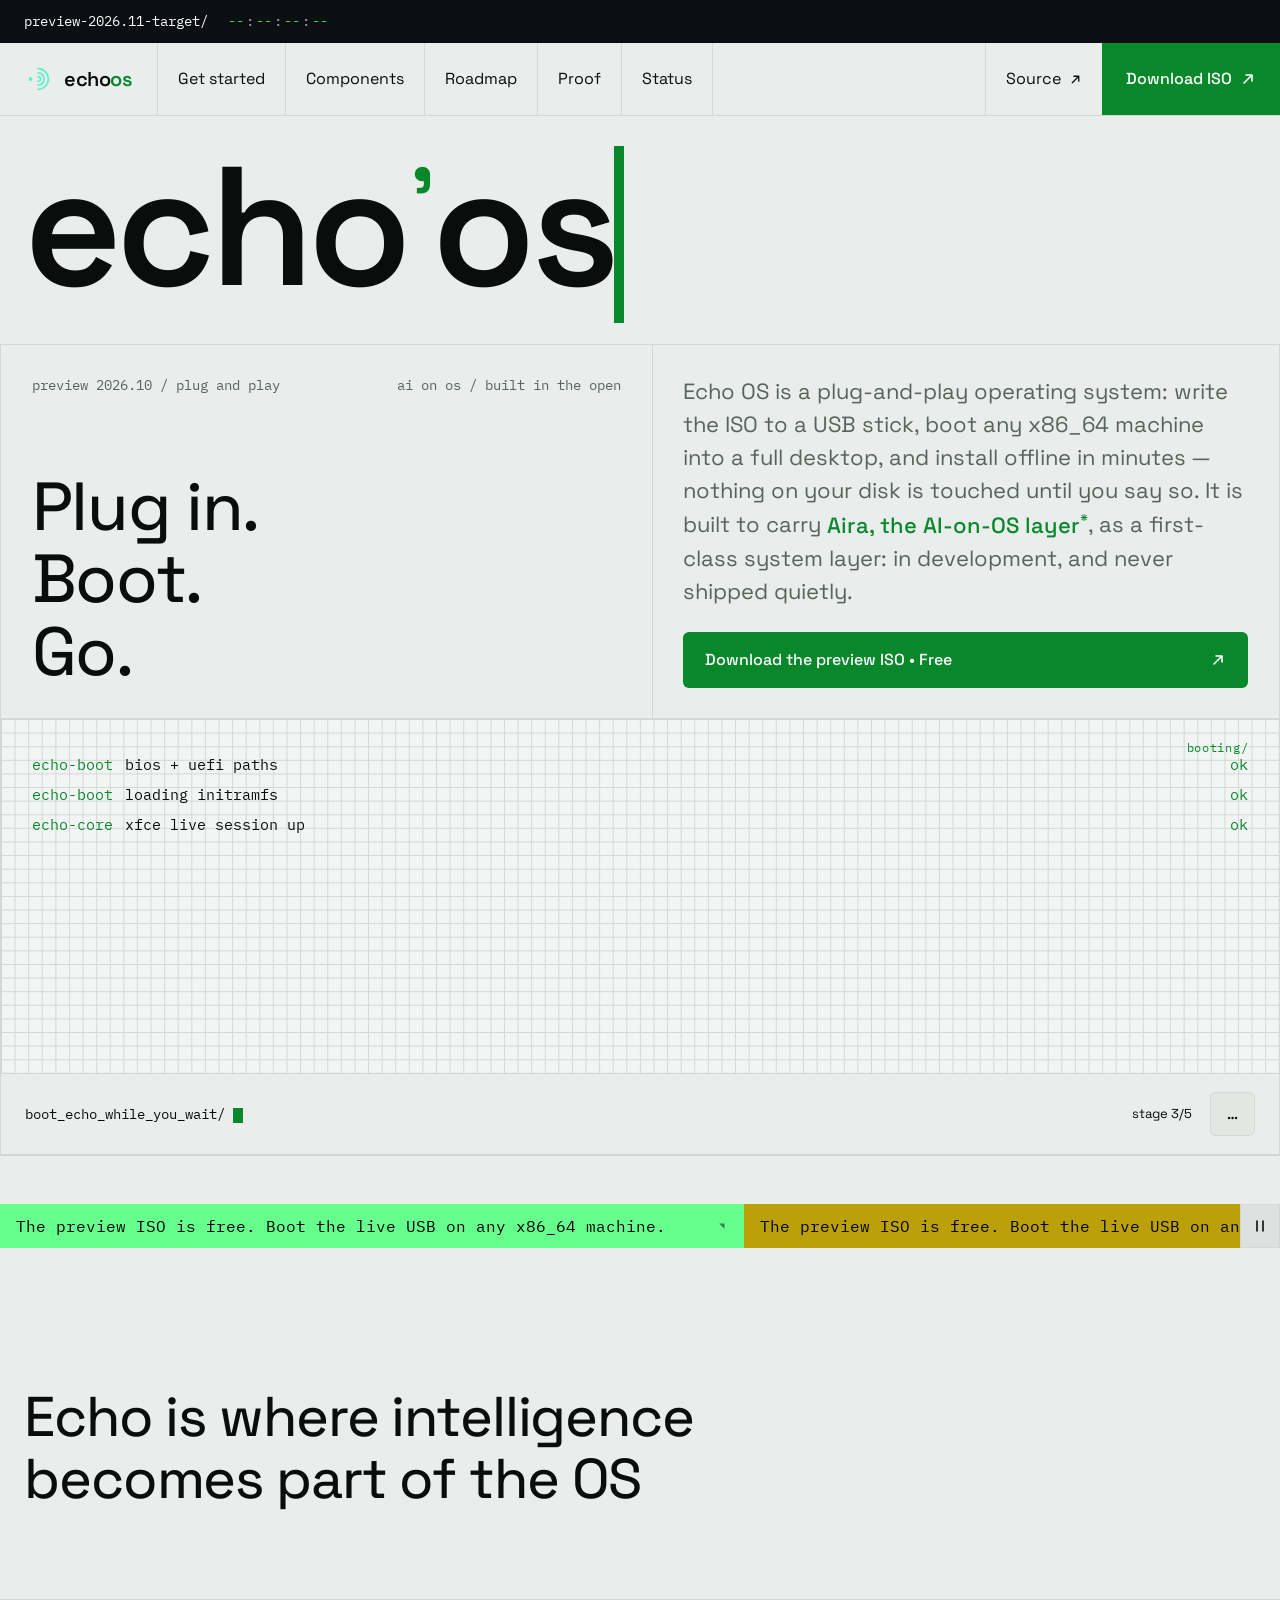
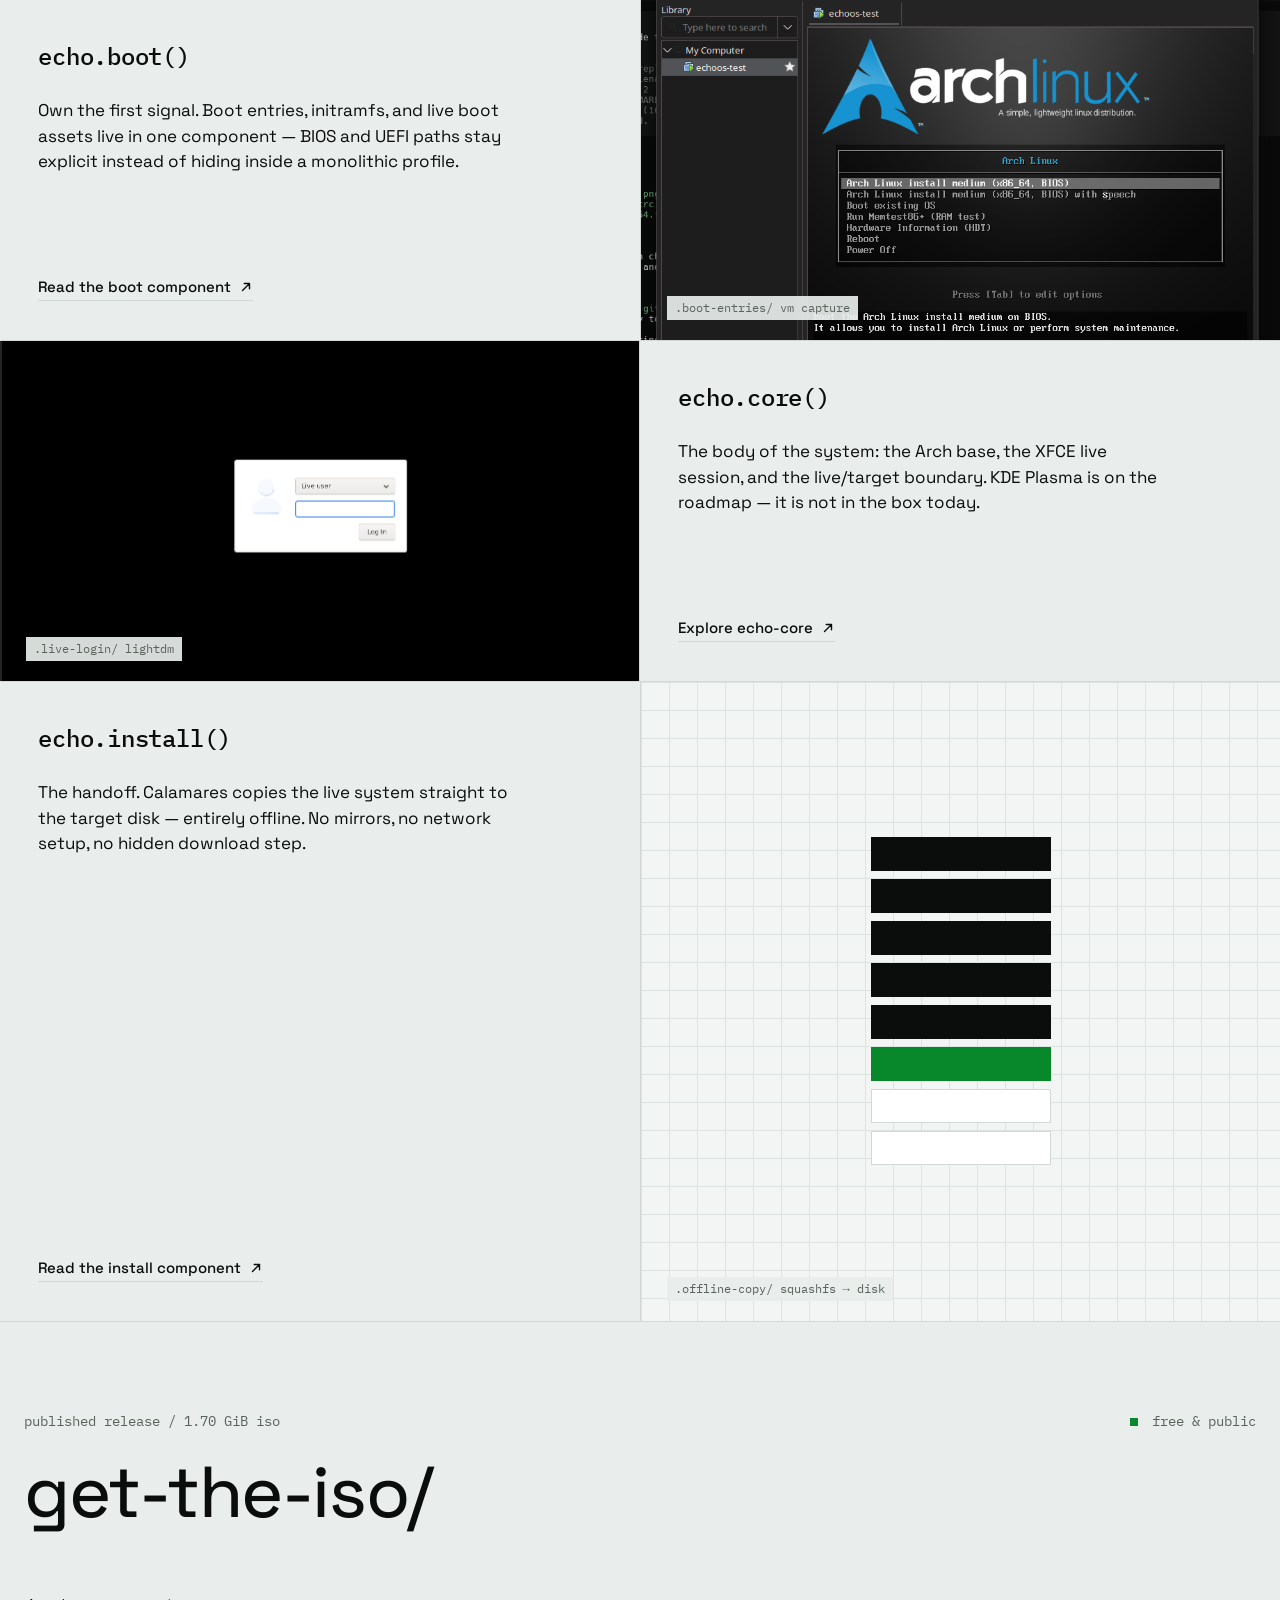
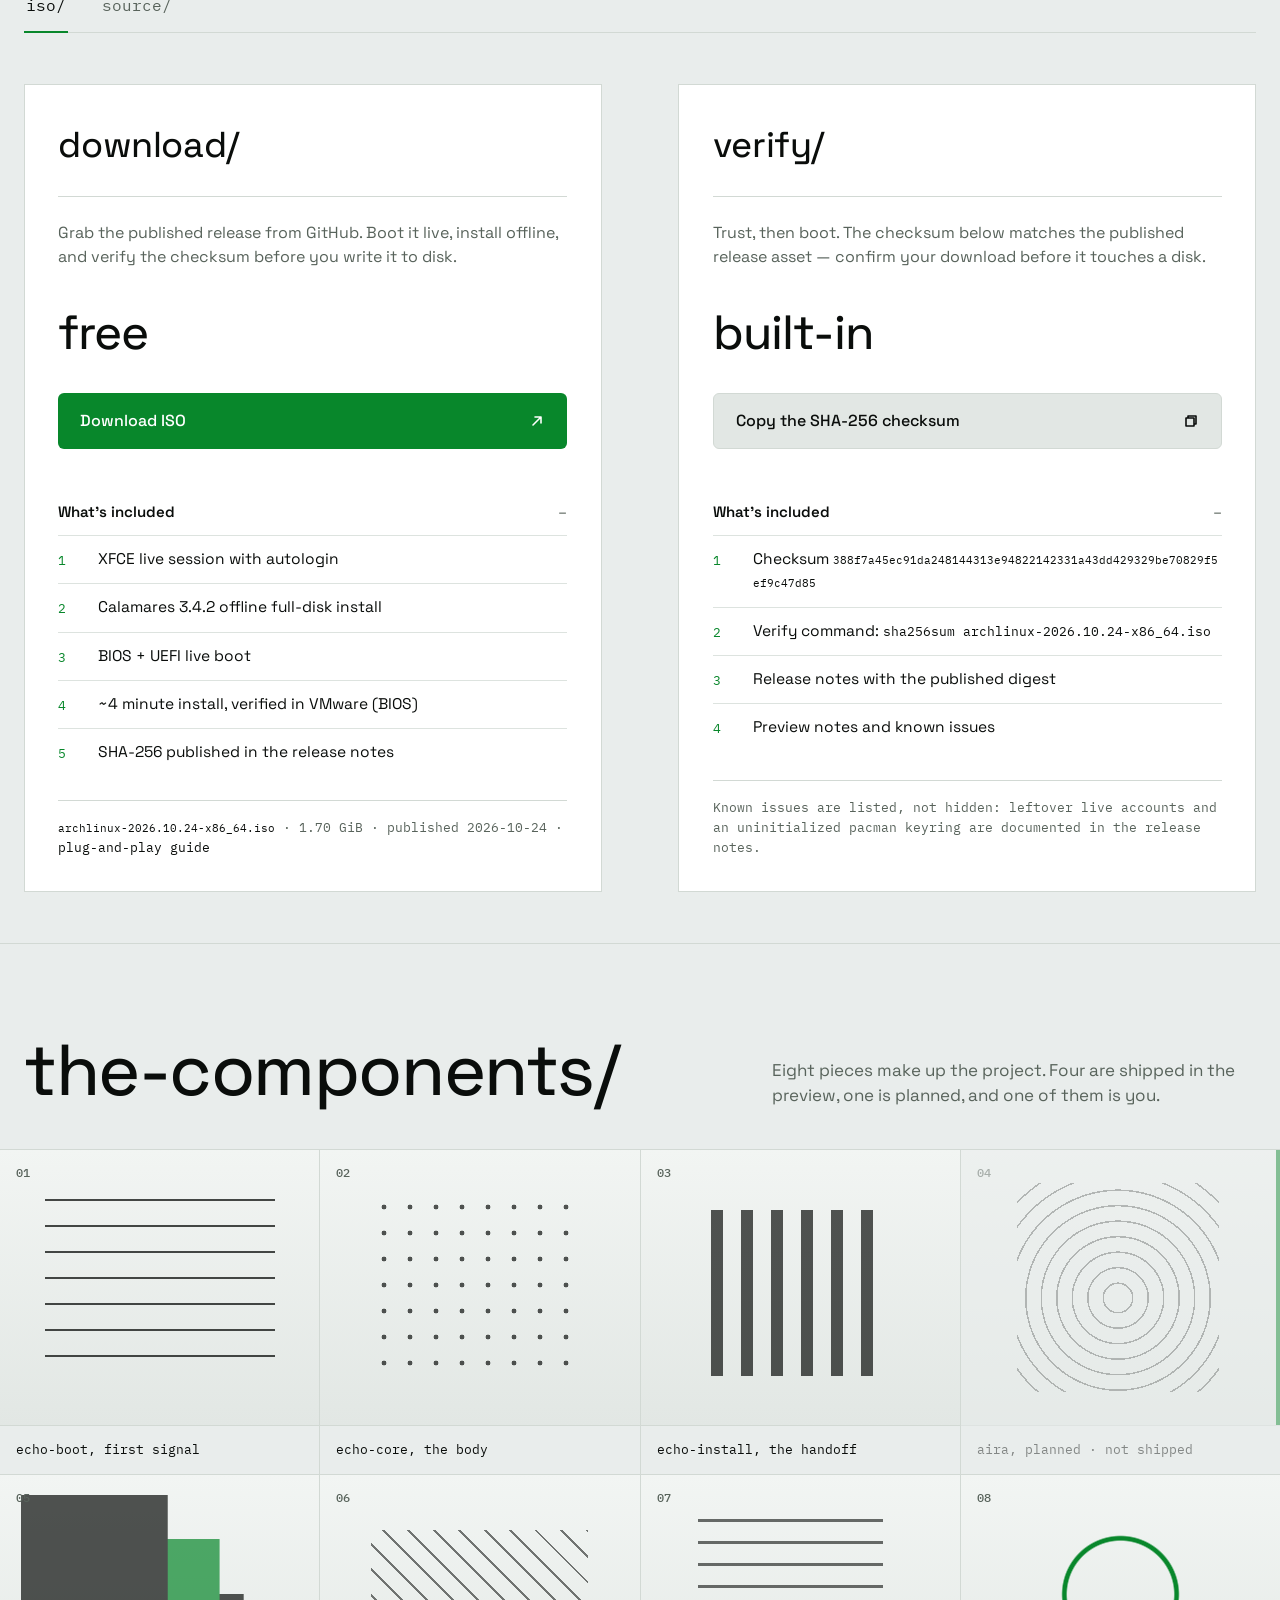
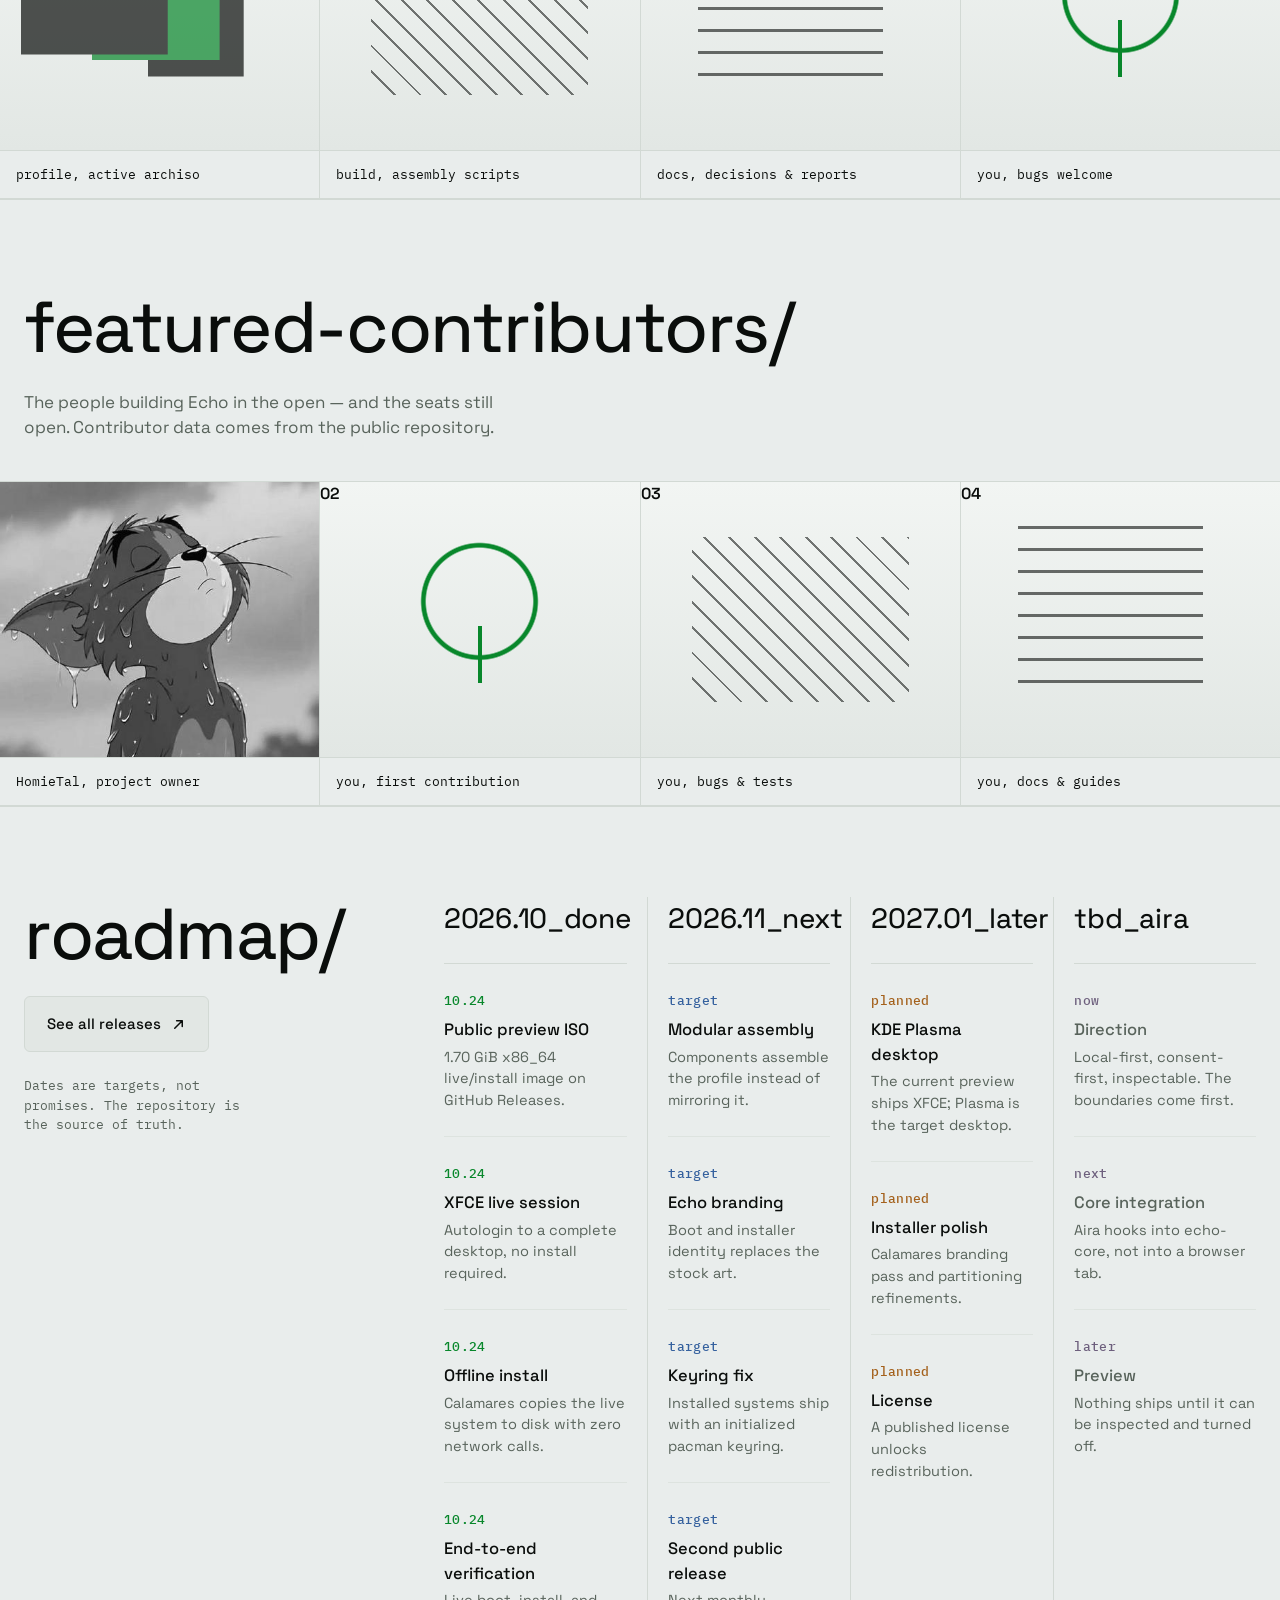
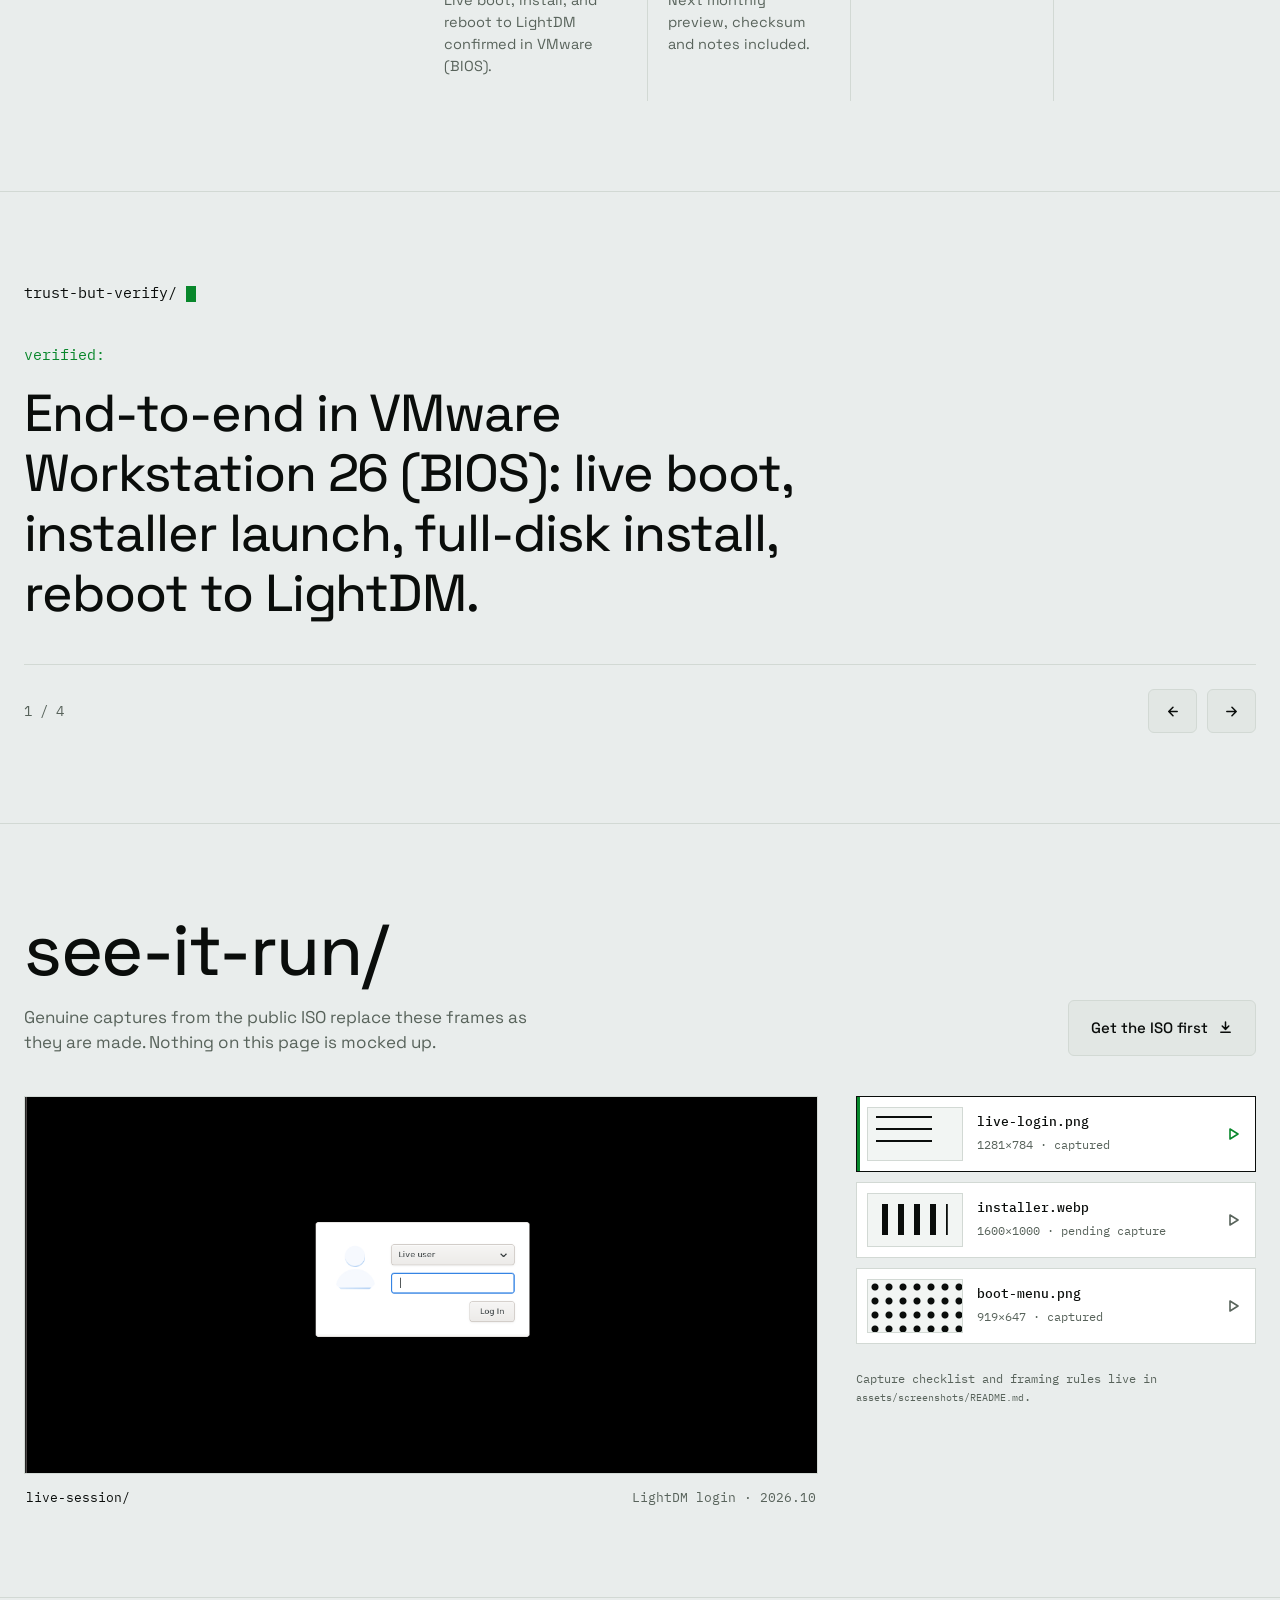
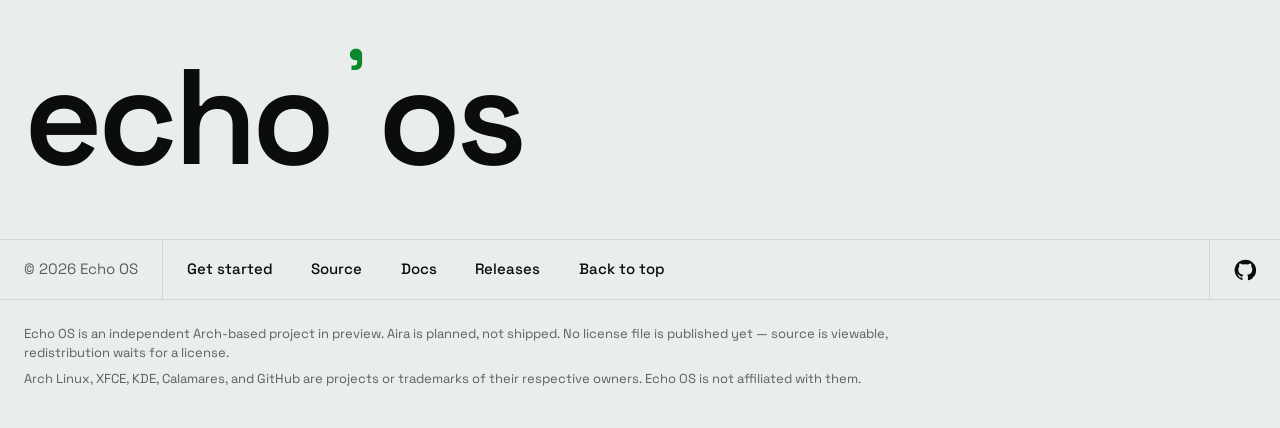
==== index.html @ fec850ba "Point social metadata at the live Pages URL; align manifest colors with light theme" ====
<!doctype html>
<html lang="en">
<head>
  <meta charset="utf-8">
  <meta name="viewport" content="width=device-width, initial-scale=1, viewport-fit=cover">
  <meta name="color-scheme" content="light">
  <meta name="theme-color" content="#e9edec">
  <title>Echo OS — plug and play, built for AI on OS</title>
  <meta name="description" content="Echo OS is a plug-and-play Arch-based operating system: boot the live USB on any x86_64 machine and install offline in minutes. Aira, the AI-on-OS layer, is in development.">
  <link rel="icon" href="assets/img/favicon.svg" type="image/svg+xml">
  <link rel="apple-touch-icon" href="assets/img/favicon.svg">
  <link rel="manifest" href="site.webmanifest">
  <link rel="preload" href="assets/fonts/space-grotesk-var.woff2" as="font" type="font/woff2" crossorigin>
  <link rel="preload" href="assets/fonts/ibm-plex-mono-400.woff2" as="font" type="font/woff2" crossorigin>
  <link rel="stylesheet" href="assets/css/styles.css">
  <meta property="og:type" content="website">
  <meta property="og:title" content="Echo OS — plug and play, built for AI on OS">
  <meta property="og:description" content="Boot the live USB, install offline in minutes. Aira, the AI-on-OS layer, is in development.">
  <meta property="og:site_name" content="Echo OS">
  <meta property="og:url" content="https://homietal.github.io/echoos-website/">
  <meta property="og:image" content="https://homietal.github.io/echoos-website/assets/img/og.png">
  <meta property="og:image:width" content="1200">
  <meta property="og:image:height" content="630">
  <meta property="og:image:alt" content="Echo OS">
  <meta name="twitter:card" content="summary_large_image">
  <meta name="twitter:title" content="Echo OS — plug and play, built for AI on OS">
  <meta name="twitter:description" content="Boot the live USB, install offline in minutes. Aira, the AI-on-OS layer, is in development.">
  <meta name="twitter:image" content="https://homietal.github.io/echoos-website/assets/img/og.png">
  <script src="assets/js/main.js" defer></script>
</head>
<body>
  <a class="skip-link" href="#main">Skip to content</a>

  <!-- ============================== fixed top: countdown + nav -->
  <div class="site-top">
  <!-- countdown bar -->
  <div class="countdown" role="region" aria-label="Next release countdown">
    <p class="countdown__inner">
      <span class="countdown__label">preview-2026.11-target/</span>
      <span class="countdown__clock" data-countdown aria-label="Time until the next release target">
        <span data-cd="days">--</span><i>:</i><span data-cd="hours">--</span><i>:</i><span data-cd="minutes">--</span><i>:</i><span data-cd="seconds">--</span>
      </span>
    </p>
  </div>

  <!-- ============================== navigation -->
  <header class="nav" data-nav>
    <div class="nav__inner">
      <a class="nav__brand" href="#top" aria-label="Echo OS home">
        <img src="assets/img/echo-mark.svg" width="30" height="30" alt="">
        <span class="nav__wordmark">echo<b>os</b></span>
      </a>

      <nav class="nav__links" aria-label="Primary">
        <a href="get-started.html">Get started</a>
        <a href="#components">Components</a>
        <a href="#roadmap">Roadmap</a>
        <a href="#proof">Proof</a>
        <a href="#receipts">Status</a>
      </nav>

      <div class="nav__actions">
        <a class="nav__source" href="https://github.com/HomieTal/EchoOS-DEV" rel="noopener" target="_blank">
          Source
          <svg class="icon" viewBox="0 0 16 16" aria-hidden="true"><path d="M4 12 12 4M6 4h6v6"/></svg>
        </a>
        <a class="nav__cta" href="#get-the-iso">
          Download ISO
          <svg class="icon" viewBox="0 0 16 16" aria-hidden="true"><path d="M4 12 12 4M6 4h6v6"/></svg>
        </a>
        <button class="nav__menu-btn" type="button" aria-expanded="false" aria-controls="mobile-menu" aria-label="Open menu" data-menu-toggle>
          <span></span><span></span>
        </button>
      </div>
    </div>
  </header>
  </div>

  <div class="mobile-menu" id="mobile-menu" hidden data-mobile-menu>
    <nav aria-label="Mobile">
      <a href="get-started.html"><span>01</span>Get started</a>
      <a href="#components"><span>02</span>Components</a>
      <a href="#roadmap"><span>03</span>Roadmap</a>
      <a href="#proof"><span>04</span>Proof</a>
      <a href="#receipts"><span>05</span>Status</a>
      <a href="#get-the-iso"><span>06</span>Get the ISO</a>
      <a href="https://github.com/HomieTal/EchoOS-DEV" rel="noopener" target="_blank"><span>07</span>Source on GitHub</a>
    </nav>
    <div class="mobile-menu__foot">
      <a class="cta cta--primary" href="#get-the-iso">Download the preview ISO</a>
    </div>
  </div>

  <main id="main">

    <!-- ============================== hero -->
    <section class="hero" id="top" aria-labelledby="hero-statement">
      <h1 class="hero__wordmark" translate="no" aria-label="echo os">
        <span class="hero__type" data-type-text>echo</span><span class="hero__apo" aria-hidden="true" data-type-mark>&rsquo;</span><span class="hero__type" data-type-text>os</span><span class="cursor hero__cursor" aria-hidden="true"></span>
      </h1>

      <div class="hero__grid" role="group" aria-label="Echo OS summary">
        <div class="hero__cell hero__cell--statement">
          <p class="mono-meta">
            <span>preview 2026.10 / plug and play</span>
            <span class="mono-meta__right">ai on os / built in the open</span>
          </p>
          <p class="hero__statement" id="hero-statement">Plug in.<br>Boot.<br>Go.</p>
        </div>
        <div class="hero__cell hero__cell--pitch">
          <p class="hero__pitch">Echo OS is a plug-and-play operating system: write the ISO to a USB stick, boot any x86_64 machine into a full desktop, and install offline in minutes &mdash; nothing on your disk is touched until you say so. It is built to carry <a href="#receipts">Aira, the AI-on-OS layer<sup>*</sup></a>, as a first-class system layer: in development, and never shipped quietly.</p>
          <a class="cta cta--primary cta--wide" href="#get-the-iso">
            Download the preview ISO &bull; Free
            <svg class="icon" viewBox="0 0 16 16" aria-hidden="true"><path d="M4 12 12 4M6 4h6v6"/></svg>
          </a>
        </div>
      </div>

      <!-- interactive boot sequence (original, CSS/JS only) -->
      <div class="hero__stage">
        <div class="boot" data-boot>
          <div class="boot__screen" aria-hidden="true">
            <div class="boot__grid"></div>
            <ol class="boot__lines" data-boot-lines></ol>
            <div class="boot__desktop" data-boot-desktop>
              <span class="boot__bar"><i></i><i></i><i></i></span>
              <span class="boot__win"><b>xfce &middot; live session</b><em>installer ready when you are</em></span>
            </div>
            <div class="boot__shots" data-boot-shots aria-hidden="true">
              <figure class="boot__shot">
                <img src="assets/screenshots/boot-menu.png" alt="" width="919" height="647" loading="lazy">
                <figcaption><span>boot-menu/</span><span>stock arch menu &middot; vm</span></figcaption>
              </figure>
              <figure class="boot__shot">
                <img src="assets/screenshots/live-login.png" alt="" width="1281" height="784" loading="lazy">
                <figcaption><span>live-login/</span><span>lightdm &middot; live session</span></figcaption>
              </figure>
            </div>
            <span class="boot__badge" data-boot-badge>idle/</span>
          </div>
        </div>
        <div class="hero__stage-strip">
          <p class="hero__stage-label">boot_echo_while_you_wait/ <span class="cursor" aria-hidden="true"></span></p>
          <div class="hero__stage-hud">
            <span class="mono-meta__right" data-boot-hud>stage 0/5</span>
            <button class="btn-square" type="button" data-boot-play>Play</button>
          </div>
        </div>
      </div>
    </section>

    <!-- ============================== ticker — colored segments, mono label, arrows -->
    <div class="ticker" id="ticker" role="region" aria-label="Project status ticker">
      <p class="visually-hidden">The preview ISO is free. Boot the live USB on any x86_64 machine.</p>
      <div class="ticker__viewport" aria-hidden="true">
        <div class="ticker__group" data-ticker>
          <span class="ticker__item"><span class="ticker__label">The preview ISO is free. Boot the live USB on any x86_64 machine.<svg class="ticker__icon" viewBox="0 0 16 16" aria-hidden="true"><path d="M4 12 12 4M6 4h6v6"/></svg></span></span>
          <span class="ticker__item"><span class="ticker__label">The preview ISO is free. Boot the live USB on any x86_64 machine.<svg class="ticker__icon" viewBox="0 0 16 16" aria-hidden="true"><path d="M4 12 12 4M6 4h6v6"/></svg></span></span>
          <span class="ticker__item"><span class="ticker__label">The preview ISO is free. Boot the live USB on any x86_64 machine.<svg class="ticker__icon" viewBox="0 0 16 16" aria-hidden="true"><path d="M4 12 12 4M6 4h6v6"/></svg></span></span>
          <span class="ticker__item"><span class="ticker__label">The preview ISO is free. Boot the live USB on any x86_64 machine.<svg class="ticker__icon" viewBox="0 0 16 16" aria-hidden="true"><path d="M4 12 12 4M6 4h6v6"/></svg></span></span>
          <span class="ticker__item"><span class="ticker__label">The preview ISO is free. Boot the live USB on any x86_64 machine.<svg class="ticker__icon" viewBox="0 0 16 16" aria-hidden="true"><path d="M4 12 12 4M6 4h6v6"/></svg></span></span>
        </div>
        <div class="ticker__group" data-ticker>
          <span class="ticker__item"><span class="ticker__label">The preview ISO is free. Boot the live USB on any x86_64 machine.<svg class="ticker__icon" viewBox="0 0 16 16" aria-hidden="true"><path d="M4 12 12 4M6 4h6v6"/></svg></span></span>
          <span class="ticker__item"><span class="ticker__label">The preview ISO is free. Boot the live USB on any x86_64 machine.<svg class="ticker__icon" viewBox="0 0 16 16" aria-hidden="true"><path d="M4 12 12 4M6 4h6v6"/></svg></span></span>
          <span class="ticker__item"><span class="ticker__label">The preview ISO is free. Boot the live USB on any x86_64 machine.<svg class="ticker__icon" viewBox="0 0 16 16" aria-hidden="true"><path d="M4 12 12 4M6 4h6v6"/></svg></span></span>
          <span class="ticker__item"><span class="ticker__label">The preview ISO is free. Boot the live USB on any x86_64 machine.<svg class="ticker__icon" viewBox="0 0 16 16" aria-hidden="true"><path d="M4 12 12 4M6 4h6v6"/></svg></span></span>
          <span class="ticker__item"><span class="ticker__label">The preview ISO is free. Boot the live USB on any x86_64 machine.<svg class="ticker__icon" viewBox="0 0 16 16" aria-hidden="true"><path d="M4 12 12 4M6 4h6v6"/></svg></span></span>
        </div>
      </div>
      <button class="ticker__toggle" type="button" aria-label="Pause ticker animation" data-ticker-toggle>
        <svg class="icon icon--pause" viewBox="0 0 16 16" aria-hidden="true"><path d="M5 3v10M11 3v10"/></svg>
        <svg class="icon icon--play" viewBox="0 0 16 16" aria-hidden="true"><path d="m5 3 8 5-8 5V3Z"/></svg>
      </button>
    </div>

    <!-- ============================== river -->
    <section class="river" id="river" aria-labelledby="river-title">
      <div class="river__intro">
        <h2 class="river__title" id="river-title">Echo is where intelligence becomes part of the OS</h2>
      </div>

      <article class="river__row river__row--start" aria-labelledby="river-boot">
        <div class="river__copy">
          <h3 class="river__label" id="river-boot" translate="no">echo.boot()</h3>
          <p>Own the first signal. Boot entries, initramfs, and live boot assets live in one component &mdash; BIOS and UEFI paths stay explicit instead of hiding inside a monolithic profile.</p>
          <a class="text-link" href="https://github.com/HomieTal/EchoOS-DEV/tree/main/components/echo-boot" rel="noopener" target="_blank">Read the boot component <svg class="icon" viewBox="0 0 16 16" aria-hidden="true"><path d="M4 12 12 4M6 4h6v6"/></svg></a>
        </div>
        <div class="river__visual">
          <img class="river__img" src="assets/screenshots/boot-menu.png" alt="Echo OS boot menu (stock Arch Linux ISO menu) captured in VMware" width="919" height="647" loading="lazy">
          <span class="art__caption">.boot-entries/ vm capture</span>
        </div>
      </article>

      <article class="river__row river__row--end" aria-labelledby="river-core">
        <div class="river__copy">
          <h3 class="river__label" id="river-core" translate="no">echo.core()</h3>
          <p>The body of the system: the Arch base, the XFCE live session, and the live/target boundary. KDE Plasma is on the roadmap &mdash; it is not in the box today.</p>
          <a class="text-link" href="https://github.com/HomieTal/EchoOS-DEV/tree/main/components/echo-core" rel="noopener" target="_blank">Explore echo-core <svg class="icon" viewBox="0 0 16 16" aria-hidden="true"><path d="M4 12 12 4M6 4h6v6"/></svg></a>
        </div>
        <div class="river__visual">
          <img class="river__img" src="assets/screenshots/live-login.png" alt="Echo OS live session LightDM login screen with the live user preselected" width="1281" height="784" loading="lazy">
          <span class="art__caption">.live-login/ lightdm</span>
        </div>
      </article>

      <article class="river__row river__row--start" aria-labelledby="river-install">
        <div class="river__copy">
          <h3 class="river__label" id="river-install" translate="no">echo.install()</h3>
          <p>The handoff. Calamares copies the live system straight to the target disk &mdash; entirely offline. No mirrors, no network setup, no hidden download step.</p>
          <a class="text-link" href="https://github.com/HomieTal/EchoOS-DEV/tree/main/components/echo-install" rel="noopener" target="_blank">Read the install component <svg class="icon" viewBox="0 0 16 16" aria-hidden="true"><path d="M4 12 12 4M6 4h6v6"/></svg></a>
        </div>
        <div class="river__visual" role="img" aria-label="Diagram: disk blocks being filled by the offline installer">
          <div class="art art--install" aria-hidden="true">
            <div class="art__disk">
              <i class="is-done"></i><i class="is-done"></i><i class="is-done"></i><i class="is-done"></i><i class="is-done"></i><i class="is-live"></i><i></i><i></i>
            </div>
            <span class="art__caption">.offline-copy/ squashfs &rarr; disk</span>
          </div>
        </div>
      </article>
    </section>

    <!-- ============================== get the iso (passes) -->
    <section class="passes" id="get-the-iso" aria-labelledby="passes-title">
      <div class="passes__head">
        <p class="mono-meta">
          <span>published release / 1.70 GiB iso</span>
          <span class="mono-meta__right"><span class="dot-accent" aria-hidden="true"></span> free &amp; public</span>
        </p>
        <h2 class="section-display" id="passes-title" translate="no">get-the-iso/</h2>
        <div class="tabs" role="tablist" aria-label="Download options">
          <button class="tab is-active" id="tab-iso" type="button" role="tab" aria-selected="true" aria-controls="panel-iso" data-tab="iso">iso/</button>
          <button class="tab" id="tab-source" type="button" role="tab" aria-selected="false" aria-controls="panel-source" data-tab="source">source/</button>
        </div>
      </div>

      <div class="passes__panel" id="panel-iso" role="tabpanel" aria-labelledby="tab-iso">
        <div class="passes__cards">
          <article class="pass-card">
            <h3 class="pass-card__title" translate="no">download/</h3>
            <p class="pass-card__desc">Grab the published release from GitHub. Boot it live, install offline, and verify the checksum before you write it to disk.</p>
            <p class="pass-card__price">free</p>
            <a class="cta cta--primary cta--wide" href="https://github.com/HomieTal/EchoOS-DEV/releases/download/v2026.10.24/archlinux-2026.10.24-x86_64.iso" rel="noopener" target="_blank">
              Download ISO
              <svg class="icon" viewBox="0 0 16 16" aria-hidden="true"><path d="M4 12 12 4M6 4h6v6"/></svg>
            </a>
            <details class="pass-card__included" open>
              <summary><h4>What&rsquo;s included</h4></summary>
              <ol class="included-list">
                <li><i>1</i>XFCE live session with autologin</li>
                <li><i>2</i>Calamares 3.4.2 offline full-disk install</li>
                <li><i>3</i>BIOS + UEFI live boot</li>
                <li><i>4</i>~4 minute install, verified in VMware (BIOS)</li>
                <li><i>5</i>SHA-256 published in the release notes</li>
              </ol>
            </details>
            <p class="pass-card__meta"><code>archlinux-2026.10.24-x86_64.iso</code> &middot; 1.70 GiB &middot; published 2026-10-24 &middot; <a href="get-started.html">plug-and-play guide</a></p>
          </article>

          <article class="pass-card">
            <h3 class="pass-card__title" translate="no">verify/</h3>
            <p class="pass-card__desc">Trust, then boot. The checksum below matches the published release asset &mdash; confirm your download before it touches a disk.</p>
            <p class="pass-card__price">built-in</p>
            <button class="cta cta--ghost cta--wide" type="button" data-copy-target="sha256">
              Copy the SHA-256 checksum
              <svg class="icon" viewBox="0 0 16 16" aria-hidden="true"><path d="M5 5V3h8v8h-2M3 5h8v8H3z"/></svg>
            </button>
            <details class="pass-card__included" open>
              <summary><h4>What&rsquo;s included</h4></summary>
              <ol class="included-list">
                <li><i>1</i><span>Checksum <code class="sha-inline" id="sha256">388f7a45ec91da248144313e94822142331a43dd429329be70829f5ef9c47d85</code></span></li>
                <li><i>2</i><span>Verify command: <code>sha256sum archlinux-2026.10.24-x86_64.iso</code></span></li>
                <li><i>3</i><span><a href="https://github.com/HomieTal/EchoOS-DEV/releases/tag/v2026.10.24" rel="noopener" target="_blank">Release notes</a> with the published digest</span></li>
                <li><i>4</i><span><a href="https://github.com/HomieTal/EchoOS-DEV/releases/tag/v2026.10.24" rel="noopener" target="_blank">Preview notes</a> and known issues</span></li>
              </ol>
            </details>
            <p class="pass-card__meta">Known issues are listed, not hidden: leftover live accounts and an uninitialized pacman keyring are documented in the release notes.</p>
          </article>
        </div>
      </div>

      <div class="passes__panel" id="panel-source" role="tabpanel" aria-labelledby="tab-source" hidden>
        <div class="passes__cards">
          <article class="pass-card">
            <h3 class="pass-card__title" translate="no">build/</h3>
            <p class="pass-card__desc">Assemble the ISO yourself on an Arch host. The profile, components, and build script are all in the repository.</p>
            <p class="pass-card__price">open</p>
            <a class="cta cta--ghost cta--wide" href="https://github.com/HomieTal/EchoOS-DEV" rel="noopener" target="_blank">
              Open the repository
              <svg class="icon" viewBox="0 0 16 16" aria-hidden="true"><path d="M4 12 12 4M6 4h6v6"/></svg>
            </a>
            <details class="pass-card__included" open>
              <summary><h4>What&rsquo;s included</h4></summary>
              <ol class="included-list">
                <li><i>1</i>ArchISO 91 build profile</li>
                <li><i>2</i>echo-boot / echo-core / echo-install components</li>
                <li><i>3</i><span><code>./build.sh</code> assembly and validation</span></li>
                <li><i>4</i>Requires <code>archiso</code>, <code>base-devel</code>, <code>squashfs-tools</code></li>
              </ol>
            </details>
            <p class="pass-card__meta"><code>git clone https://github.com/HomieTal/EchoOS-DEV.git &amp;&amp; cd EchoOS-DEV &amp;&amp; ./build.sh</code> &middot; <a href="get-started.html">full walkthrough</a></p>
          </article>

          <article class="pass-card">
            <h3 class="pass-card__title" translate="no">docs/</h3>
            <p class="pass-card__desc">Every decision is written down. Read the architecture reports, check the component maps, or argue with us in the issue tracker.</p>
            <p class="pass-card__price">public</p>
            <a class="cta cta--ghost cta--wide" href="https://github.com/HomieTal/EchoOS-DEV/tree/main/docs" rel="noopener" target="_blank">
              Browse the documentation
              <svg class="icon" viewBox="0 0 16 16" aria-hidden="true"><path d="M4 12 12 4M6 4h6v6"/></svg>
            </a>
            <details class="pass-card__included" open>
              <summary><h4>What&rsquo;s included</h4></summary>
              <ol class="included-list">
                <li><i>1</i>Phase-1 architecture report</li>
                <li><i>2</i>Component maps and parity checks</li>
                <li><i>3</i>Build and validation notes</li>
                <li><i>4</i><a href="https://github.com/HomieTal/EchoOS-DEV/issues" rel="noopener" target="_blank">Issue tracker</a> for bugs and rough edges</li>
              </ol>
            </details>
            <p class="pass-card__meta">No license file is published yet. Source is viewable today; redistribution waits for a license.</p>
          </article>
        </div>
      </div>
    </section>

    <!-- ============================== components (speakers) -->
    <section class="components" id="components" aria-labelledby="components-title">
      <div class="components__head">
        <h2 class="section-display" id="components-title" translate="no">the-components/</h2>
        <p class="components__aside">Eight pieces make up the project. Four are shipped in the preview, one is planned, and one of them is you.</p>
      </div>
      <ul class="components__grid">
        <li class="comp-tile">
          <button class="comp-tile__hit" type="button" data-comp="echo-boot" aria-haspopup="dialog">
            <span class="comp-tile__art" aria-hidden="true"><i class="pat pat--boot"></i><b>01</b></span>
            <span class="comp-tile__cap">echo-boot, first signal</span>
          </button>
        </li>
        <li class="comp-tile">
          <button class="comp-tile__hit" type="button" data-comp="echo-core" aria-haspopup="dialog">
            <span class="comp-tile__art" aria-hidden="true"><i class="pat pat--core"></i><b>02</b></span>
            <span class="comp-tile__cap">echo-core, the body</span>
          </button>
        </li>
        <li class="comp-tile">
          <button class="comp-tile__hit" type="button" data-comp="echo-install" aria-haspopup="dialog">
            <span class="comp-tile__art" aria-hidden="true"><i class="pat pat--install"></i><b>03</b></span>
            <span class="comp-tile__cap">echo-install, the handoff</span>
          </button>
        </li>
        <li class="comp-tile comp-tile--planned">
          <button class="comp-tile__hit" type="button" data-comp="aira" aria-haspopup="dialog">
            <span class="comp-tile__art" aria-hidden="true"><i class="pat pat--aira"></i><b>04</b></span>
            <span class="comp-tile__cap">aira, planned &middot; not shipped</span>
          </button>
        </li>
        <li class="comp-tile">
          <button class="comp-tile__hit" type="button" data-comp="profile" aria-haspopup="dialog">
            <span class="comp-tile__art" aria-hidden="true"><i class="pat pat--profile"></i><b>05</b></span>
            <span class="comp-tile__cap">profile, active archiso</span>
          </button>
        </li>
        <li class="comp-tile">
          <button class="comp-tile__hit" type="button" data-comp="build" aria-haspopup="dialog">
            <span class="comp-tile__art" aria-hidden="true"><i class="pat pat--build"></i><b>06</b></span>
            <span class="comp-tile__cap">build, assembly scripts</span>
          </button>
        </li>
        <li class="comp-tile">
          <button class="comp-tile__hit" type="button" data-comp="docs" aria-haspopup="dialog">
            <span class="comp-tile__art" aria-hidden="true"><i class="pat pat--docs"></i><b>07</b></span>
            <span class="comp-tile__cap">docs, decisions &amp; reports</span>
          </button>
        </li>
        <li class="comp-tile">
          <button class="comp-tile__hit" type="button" data-comp="you" aria-haspopup="dialog">
            <span class="comp-tile__art" aria-hidden="true"><i class="pat pat--you"></i><b>08</b></span>
            <span class="comp-tile__cap">you, bugs welcome</span>
          </button>
        </li>
      </ul>
    </section>

    <!-- ============================== contributors -->
    <section class="contributors" id="contributors" aria-labelledby="contributors-title">
      <div class="components__head">
        <h2 class="section-display" id="contributors-title" translate="no">featured-contributors/</h2>
        <p class="components__aside">The people building Echo in the open &mdash; and the seats still open. Contributor data comes from the public repository.</p>
      </div>
      <ul class="components__grid">
        <li class="comp-tile">
          <a class="contrib-tile" href="https://github.com/HomieTal" rel="noopener" target="_blank">
            <span class="contrib-tile__photo"><img src="assets/img/contributors/homietal.png" alt="HomieTal's GitHub avatar" width="460" height="460" loading="lazy"></span>
            <span class="comp-tile__cap">HomieTal, project owner</span>
          </a>
        </li>
        <li class="comp-tile">
          <a class="contrib-tile" href="https://github.com/HomieTal/EchoOS-DEV/issues" rel="noopener" target="_blank">
            <span class="contrib-tile__photo" aria-hidden="true"><i class="pat pat--you"></i><b>02</b></span>
            <span class="comp-tile__cap">you, first contribution</span>
          </a>
        </li>
        <li class="comp-tile">
          <a class="contrib-tile" href="https://github.com/HomieTal/EchoOS-DEV/issues" rel="noopener" target="_blank">
            <span class="contrib-tile__photo" aria-hidden="true"><i class="pat pat--build"></i><b>03</b></span>
            <span class="comp-tile__cap">you, bugs &amp; tests</span>
          </a>
        </li>
        <li class="comp-tile">
          <a class="contrib-tile" href="https://github.com/HomieTal/EchoOS-DEV/tree/main/docs" rel="noopener" target="_blank">
            <span class="contrib-tile__photo" aria-hidden="true"><i class="pat pat--docs"></i><b>04</b></span>
            <span class="comp-tile__cap">you, docs &amp; guides</span>
          </a>
        </li>
      </ul>
    </section>

    <!-- ============================== roadmap (agenda) -->
    <section class="roadmap" id="roadmap" aria-labelledby="roadmap-title">
      <div class="roadmap__side">
        <h2 class="section-display" id="roadmap-title" translate="no">roadmap/</h2>
        <a class="btn-square btn-square--lg" href="https://github.com/HomieTal/EchoOS-DEV/releases" rel="noopener" target="_blank">
          See all releases
          <svg class="icon" viewBox="0 0 16 16" aria-hidden="true"><path d="M4 12 12 4M6 4h6v6"/></svg>
        </a>
        <p class="roadmap__note">Dates are targets, not promises. The repository is the source of truth.</p>
      </div>

      <div class="roadmap__days">
        <article class="day day--done">
          <h3 class="day__label" translate="no">2026.10_done</h3>
          <ol class="day__list">
            <li><span class="day__time">10.24</span><p class="day__title">Public preview ISO</p><p class="day__desc">1.70 GiB x86_64 live/install image on GitHub Releases.</p></li>
            <li><span class="day__time">10.24</span><p class="day__title">XFCE live session</p><p class="day__desc">Autologin to a complete desktop, no install required.</p></li>
            <li><span class="day__time">10.24</span><p class="day__title">Offline install</p><p class="day__desc">Calamares copies the live system to disk with zero network calls.</p></li>
            <li><span class="day__time">10.24</span><p class="day__title">End-to-end verification</p><p class="day__desc">Live boot, install, and reboot to LightDM confirmed in VMware (BIOS).</p></li>
          </ol>
        </article>

        <article class="day day--next">
          <h3 class="day__label" translate="no">2026.11_next</h3>
          <ol class="day__list">
            <li><span class="day__time">target</span><p class="day__title">Modular assembly</p><p class="day__desc">Components assemble the profile instead of mirroring it.</p></li>
            <li><span class="day__time">target</span><p class="day__title">Echo branding</p><p class="day__desc">Boot and installer identity replaces the stock art.</p></li>
            <li><span class="day__time">target</span><p class="day__title">Keyring fix</p><p class="day__desc">Installed systems ship with an initialized pacman keyring.</p></li>
            <li><span class="day__time">target</span><p class="day__title">Second public release</p><p class="day__desc">Next monthly preview, checksum and notes included.</p></li>
          </ol>
        </article>

        <article class="day day--later">
          <h3 class="day__label" translate="no">2027.01_later</h3>
          <ol class="day__list">
            <li><span class="day__time">planned</span><p class="day__title">KDE Plasma desktop</p><p class="day__desc">The current preview ships XFCE; Plasma is the target desktop.</p></li>
            <li><span class="day__time">planned</span><p class="day__title">Installer polish</p><p class="day__desc">Calamares branding pass and partitioning refinements.</p></li>
            <li><span class="day__time">planned</span><p class="day__title">License</p><p class="day__desc">A published license unlocks redistribution.</p></li>
          </ol>
        </article>

        <article class="day day--aira">
          <h3 class="day__label" translate="no">tbd_aira</h3>
          <ol class="day__list">
            <li><span class="day__time">now</span><p class="day__title">Direction</p><p class="day__desc">Local-first, consent-first, inspectable. The boundaries come first.</p></li>
            <li><span class="day__time">next</span><p class="day__title">Core integration</p><p class="day__desc">Aira hooks into echo-core, not into a browser tab.</p></li>
            <li><span class="day__time">later</span><p class="day__title">Preview</p><p class="day__desc">Nothing ships until it can be inspected and turned off.</p></li>
          </ol>
        </article>
      </div>
    </section>

    <!-- ============================== receipts (testimonials) -->
    <section class="receipts" id="receipts" aria-labelledby="receipts-title">
      <p class="receipts__kicker"><span id="receipts-title" translate="no">trust-but-verify/</span> <span class="cursor" aria-hidden="true"></span></p>

      <div class="receipts__stage" data-receipts aria-live="polite">
        <blockquote class="receipt is-active">
          <p class="receipt__prefix" translate="no">verified:</p>
          <p class="receipt__text">End-to-end in VMware Workstation 26 (BIOS): live boot, installer launch, full-disk install, reboot to LightDM.</p>
        </blockquote>
        <blockquote class="receipt">
          <p class="receipt__prefix" translate="no">published:</p>
          <p class="receipt__text">The SHA-256 of the release asset is public. 388f7a45&hellip;9c47d85 &mdash; check your download before you boot it.</p>
        </blockquote>
        <blockquote class="receipt">
          <p class="receipt__prefix" translate="no">open:</p>
          <p class="receipt__text">No license file yet. The source is viewable today; redistribution rights wait until a license lands.</p>
        </blockquote>
        <blockquote class="receipt">
          <p class="receipt__prefix" translate="no">planned:</p>
          <p class="receipt__text">Aira is a direction, not a capability. The current ISO contains no AI features &mdash; we will say so the day that changes.</p>
        </blockquote>
      </div>

      <div class="receipts__nav">
        <span class="receipts__count" data-receipt-count>1 / 4</span>
        <div class="receipts__buttons">
          <button class="btn-square" type="button" data-receipt-prev aria-label="Previous status">
            <svg class="icon" viewBox="0 0 16 16" aria-hidden="true"><path d="M13 8H4M8.5 3.5 4 8l4.5 4.5"/></svg>
          </button>
          <button class="btn-square" type="button" data-receipt-next aria-label="Next status">
            <svg class="icon" viewBox="0 0 16 16" aria-hidden="true"><path d="M3 8h9M8.5 3.5 13 8l-4.5 4.5"/></svg>
          </button>
        </div>
      </div>
    </section>

    <!-- ============================== proof (videos) -->
    <section class="proof" id="proof" aria-labelledby="proof-title">
      <div class="proof__head">
        <div>
          <h2 class="section-display" id="proof-title" translate="no">see-it-run/</h2>
          <p class="proof__sub">Genuine captures from the public ISO replace these frames as they are made. Nothing on this page is mocked up.</p>
        </div>
        <a class="btn-square btn-square--lg" href="https://github.com/HomieTal/EchoOS-DEV/releases/tag/v2026.10.24" rel="noopener" target="_blank">
          Get the ISO first
          <svg class="icon" viewBox="0 0 16 16" aria-hidden="true"><path d="M8 2v8M4.5 6.5 8 10l3.5-3.5M3 13h10"/></svg>
        </a>
      </div>

      <div class="proof__layout">
        <div class="proof__feature">
          <figure class="shot is-active" data-shot data-shot-name="live-session">
            <img class="shot__img" src="assets/screenshots/live-login.png" alt="Echo OS live session LightDM login screen with the live user preselected" width="1281" height="784" loading="lazy">
            <div class="shot__fallback">
              <div class="art art--boot art--fill" aria-hidden="true">
                <div class="art__bootlist">
                  <span><b>live session</b><u>xfce &middot; autologin</u></span>
                  <span><b>session</b><u>lightdm + xfwm4</u></span>
                  <span><b>installer</b><u>calamares launcher</u></span>
                  <span><b>capture</b><u>pending, from the iso</u></span>
                </div>
                <span class="art__caption">.live-session/</span>
              </div>
            </div>
            <figcaption><span>live-session/</span><span class="shot__meta">LightDM login &middot; 2026.10</span></figcaption>
          </figure>

          <figure class="shot" data-shot data-shot-name="installer">
            <img class="shot__img" src="assets/screenshots/installer.webp" alt="Calamares installer running on Echo OS" width="1600" height="1000" loading="lazy">
            <div class="shot__fallback">
              <div class="art art--install art--fill" aria-hidden="true">
                <div class="art__disk art__disk--tall">
                  <i class="is-done"></i><i class="is-done"></i><i class="is-live"></i><i></i><i></i><i></i>
                </div>
                <span class="art__caption">.installer/ calamares 3.4.2</span>
              </div>
            </div>
            <figcaption><span>installer/</span><span class="shot__meta">Calamares &middot; offline</span></figcaption>
          </figure>

          <figure class="shot" data-shot data-shot-name="boot">
            <img class="shot__img" src="assets/screenshots/boot-menu.png" alt="Echo OS boot menu (stock Arch Linux ISO menu) captured in VMware" width="919" height="647" loading="lazy">
            <div class="shot__fallback">
              <div class="art art--boot art--fill" aria-hidden="true">
                <div class="art__bootlist">
                  <span><b>echo os</b><u>live &middot; default</u></span>
                  <span><b>echo os</b><u>accessibility</u></span>
                  <span><b>firmware</b><u>bios + uefi</u></span>
                  <span><b>capture</b><u>pending, from the iso</u></span>
                </div>
                <span class="art__caption">.boot-menu/</span>
              </div>
            </div>
            <figcaption><span>boot/</span><span class="shot__meta">stock menu &middot; vm capture</span></figcaption>
          </figure>
        </div>

        <div class="proof__playlist" role="group" aria-label="Capture playlist">
          <button class="playlist-item is-active" type="button" aria-pressed="true" data-playlist="live-session">
            <span class="playlist-item__poster art--mini-boot" aria-hidden="true"></span>
            <span class="playlist-item__body">
              <b>live-login.png</b>
              <em data-playlist-meta>1281&times;784 &middot; captured</em>
            </span>
            <svg class="icon" viewBox="0 0 16 16" aria-hidden="true"><path d="m5 3 8 5-8 5V3Z"/></svg>
          </button>
          <button class="playlist-item" type="button" aria-pressed="false" data-playlist="installer">
            <span class="playlist-item__poster art--mini-install" aria-hidden="true"></span>
            <span class="playlist-item__body">
              <b>installer.webp</b>
              <em data-playlist-meta>1600&times;1000 &middot; pending capture</em>
            </span>
            <svg class="icon" viewBox="0 0 16 16" aria-hidden="true"><path d="m5 3 8 5-8 5V3Z"/></svg>
          </button>
          <button class="playlist-item" type="button" aria-pressed="false" data-playlist="boot">
            <span class="playlist-item__poster art--mini-boot2" aria-hidden="true"></span>
            <span class="playlist-item__body">
              <b>boot-menu.png</b>
              <em data-playlist-meta>919&times;647 &middot; captured</em>
            </span>
            <svg class="icon" viewBox="0 0 16 16" aria-hidden="true"><path d="m5 3 8 5-8 5V3Z"/></svg>
          </button>
          <p class="proof__playlist-note">Capture checklist and framing rules live in <code>assets/screenshots/README.md</code>.</p>
        </div>
      </div>
    </section>
  </main>

  <!-- ============================== footer -->
  <footer class="footer">
    <div class="footer__brandrow">
      <p class="footer__wordmark" translate="no"><span>echo</span><span class="footer__apo" aria-hidden="true">&rsquo;</span><b>os</b></p>
    </div>
    <div class="footer__bar">
      <p>&copy; 2026 Echo OS</p>
      <nav aria-label="Footer">
        <a href="get-started.html">Get started</a>
        <a href="https://github.com/HomieTal/EchoOS-DEV" rel="noopener" target="_blank">Source</a>
        <a href="https://github.com/HomieTal/EchoOS-DEV/tree/main/docs" rel="noopener" target="_blank">Docs</a>
        <a href="https://github.com/HomieTal/EchoOS-DEV/releases" rel="noopener" target="_blank">Releases</a>
        <a href="#top">Back to top</a>
      </nav>
      <a class="footer__gh" href="https://github.com/HomieTal/EchoOS-DEV" rel="noopener" target="_blank" aria-label="Echo OS on GitHub">
        <svg class="icon" viewBox="0 0 24 24" aria-hidden="true"><path d="M12 .8a11.4 11.4 0 0 0-3.6 22.2c.6.1.8-.2.8-.5v-2.2c-3.3.7-4-1.4-4-1.4-.5-1.4-1.3-1.7-1.3-1.7-1.1-.7.1-.7.1-.7 1.2.1 1.9 1.2 1.9 1.2 1.1 1.8 2.8 1.3 3.5 1 .1-.8.4-1.3.8-1.6-2.7-.3-5.5-1.3-5.5-5.9 0-1.3.5-2.4 1.2-3.2-.1-.3-.5-1.5.1-3.1 0 0 1-.3 3.3 1.2a11.3 11.3 0 0 1 6 0c2.3-1.5 3.3-1.2 3.3-1.2.6 1.6.2 2.8.1 3.1.8.8 1.2 1.9 1.2 3.2 0 4.6-2.8 5.6-5.5 5.9.4.4.8 1.1.8 2.2v3.3c0 .3.2.6.8.5A11.4 11.4 0 0 0 12 .8Z"/></svg>
      </a>
    </div>
    <div class="footer__fine">
      <p>Echo OS is an independent Arch-based project in preview. Aira is planned, not shipped. No license file is published yet &mdash; source is viewable, redistribution waits for a license.</p>
      <p>Arch Linux, XFCE, KDE, Calamares, and GitHub are projects or trademarks of their respective owners. Echo OS is not affiliated with them.</p>
    </div>
  </footer>

  <dialog class="comp-dialog" data-comp-dialog aria-labelledby="comp-dialog-title">
    <div class="comp-dialog__head">
      <h3 class="comp-dialog__title" id="comp-dialog-title" translate="no"></h3>
      <button class="comp-dialog__close" type="button" data-comp-close aria-label="Close details">
        <svg class="icon" viewBox="0 0 16 16" aria-hidden="true"><path d="M4 4l8 8M12 4l-8 8"/></svg>
      </button>
    </div>
    <p class="comp-dialog__status"></p>
    <p class="comp-dialog__desc"></p>
    <ul class="comp-dialog__facts"></ul>
    <a class="comp-dialog__link text-link" rel="noopener" target="_blank">Open in the repository <svg class="icon" viewBox="0 0 16 16" aria-hidden="true"><path d="M4 12 12 4M6 4h6v6"/></svg></a>
  </dialog>

  <div class="toast" role="status" aria-live="polite" data-toast></div>
</body>
</html>
---- assets/css/styles.css ----
/* ==========================================================================
   Echo OS — launch site
   Structure-informed redesign: editorial light canvas, 1px rule grid,
   oversized low-weight display type, mono microcopy, one green accent.
   No frameworks, no external requests. Fonts: Space Grotesk + IBM Plex Mono.
   ========================================================================== */

/* ---------- fonts (self-hosted, OFL) ---------- */
@font-face {
  font-family: "Space Grotesk";
  src: url("../fonts/space-grotesk-var.woff2") format("woff2-variations");
  font-weight: 300 700;
  font-display: swap;
}
@font-face {
  font-family: "IBM Plex Mono";
  src: url("../fonts/ibm-plex-mono-400.woff2") format("woff2");
  font-weight: 400;
  font-display: swap;
}
@font-face {
  font-family: "IBM Plex Mono";
  src: url("../fonts/ibm-plex-mono-500.woff2") format("woff2");
  font-weight: 500;
  font-display: swap;
}
@font-face {
  font-family: "IBM Plex Mono";
  src: url("../fonts/ibm-plex-mono-600.woff2") format("woff2");
  font-weight: 600;
  font-display: swap;
}

/* ---------- tokens ---------- */
:root {
  --canvas: #e9edec;
  --canvas-sink: #e2e7e4;
  --border: #d2d9d4;
  --border-soft: #dde3df;
  --ink: #0a0d0b;
  --muted: #58635b;
  --accent: #08872b;
  --accent-ink: #ffffff;
  --surface: #ffffff;
  --matte: #f2f5f3;
  --dark: #0b0e12;
  --term-green: #3fd158;

  --font-sans: "Space Grotesk", -apple-system, "Segoe UI", Helvetica, Arial, sans-serif;
  --font-mono: "IBM Plex Mono", ui-monospace, "SFMono-Regular", Menlo, monospace;

  --gutter: 24px;
  --maxw: 1600px;

  --nav-h: 72px;
  --cd-h: 43px;

  --ease: cubic-bezier(0.22, 0.61, 0.36, 1);
}

/* ---------- reset ---------- */
*, *::before, *::after { box-sizing: border-box; }
html { scroll-behavior: smooth; -webkit-text-size-adjust: 100%; }
body {
  margin: 0;
  background: var(--canvas);
  color: var(--ink);
  font-family: var(--font-sans);
  font-size: 16px;
  line-height: 1.5;
  font-weight: 400;
  text-rendering: optimizeLegibility;
  -webkit-font-smoothing: antialiased;
}
h1, h2, h3, h4, p, ol, ul, blockquote, figure { margin: 0; }
ol, ul { padding: 0; list-style: none; }
img { display: block; max-width: 100%; height: auto; }
a { color: inherit; text-decoration: none; }
button {
  font: inherit;
  color: inherit;
  background: none;
  border: 0;
  padding: 0;
  cursor: pointer;
}
code { font-family: var(--font-mono); font-size: 0.85em; }
b, strong { font-weight: 600; }
:focus-visible { outline: 2px solid var(--accent); outline-offset: 2px; }
::selection { background: rgba(8, 135, 43, 0.22); }

.icon { width: 1em; height: 1em; fill: none; stroke: currentColor; stroke-width: 1.6; stroke-linecap: round; stroke-linejoin: round; flex: none; }

.skip-link {
  position: fixed;
  top: -48px;
  left: 16px;
  z-index: 100;
  background: var(--ink);
  color: #fff;
  padding: 10px 16px;
  border-radius: 6px;
  transition: top 0.2s var(--ease);
}
.skip-link:focus { top: 12px; }

/* fixed countdown + nav offset */
body { padding-top: calc(var(--cd-h) + var(--nav-h)); }

.rail {
  max-width: var(--maxw);
  margin-inline: auto;
  padding-inline: var(--gutter);
}

/* ---------- shared type ---------- */
.section-display {
  font-size: clamp(2.25rem, 1.2rem + 4.6vw, 4.5rem);
  font-weight: 450;
  line-height: 1.05;
  letter-spacing: -0.02em;
}

.mono-meta {
  display: flex;
  justify-content: space-between;
  gap: var(--sp-2, 16px);
  font-family: var(--font-mono);
  font-size: 14px;
  line-height: 20px;
  color: var(--muted);
}
.mono-meta__right { text-align: right; }

.dot-accent {
  display: inline-block;
  width: 8px;
  height: 8px;
  background: var(--accent);
  margin-right: 6px;
}

.cursor {
  display: inline-block;
  width: 10px;
  height: 1.05em;
  background: var(--accent);
  vertical-align: text-bottom;
  animation: blink 1s steps(1) infinite;
}
@keyframes blink { 50% { opacity: 0; } }

/* ---------- buttons ---------- */
.cta {
  display: inline-flex;
  align-items: center;
  justify-content: space-between;
  gap: 16px;
  min-height: 56px;
  padding: 14px 22px;
  border-radius: 6px;
  font-size: 16px;
  font-weight: 500;
  transition: background-color 0.2s var(--ease), color 0.2s var(--ease), border-color 0.2s var(--ease);
}
.cta--wide { width: 100%; }
.cta--primary { background: var(--accent); color: var(--accent-ink); }
.cta--primary:hover { background: #06631f; }
.cta--ghost {
  background: var(--canvas-sink);
  color: var(--ink);
  border: 1px solid var(--border);
}
.cta--ghost:hover { background: #d8dedb; }

.btn-square {
  display: inline-flex;
  align-items: center;
  justify-content: center;
  gap: 10px;
  min-width: 44px;
  min-height: 44px;
  padding: 10px 16px;
  border: 1px solid var(--border);
  border-radius: 6px;
  background: var(--canvas-sink);
  font-size: 15px;
  font-weight: 500;
  transition: background-color 0.2s var(--ease);
}
.btn-square:hover { background: #d8dedb; }
.btn-square--lg { min-height: 56px; padding: 14px 22px; }

.text-link {
  display: inline-flex;
  align-items: center;
  gap: 8px;
  font-size: 15px;
  font-weight: 500;
  color: var(--ink);
  border-bottom: 1px solid var(--border);
  padding-bottom: 2px;
  transition: border-color 0.2s var(--ease);
}
.text-link:hover { border-color: var(--ink); }
.text-link .icon { width: 14px; height: 14px; }

/* ---------- toast ---------- */
.toast {
  position: fixed;
  left: 50%;
  bottom: 24px;
  transform: translate(-50%, 16px);
  z-index: 90;
  background: var(--ink);
  color: #fff;
  font-family: var(--font-mono);
  font-size: 13px;
  padding: 10px 16px;
  border-radius: 6px;
  opacity: 0;
  pointer-events: none;
  transition: opacity 0.25s var(--ease), transform 0.25s var(--ease);
}
.toast.is-on { opacity: 1; transform: translate(-50%, 0); }

/* ==========================================================================
   countdown bar
   ========================================================================== */
.site-top {
  position: fixed;
  inset-inline: 0;
  top: 0;
  z-index: 60;
}

.countdown {
  background: var(--dark);
  color: #fff;
}
.countdown__inner {
  max-width: var(--maxw);
  margin-inline: auto;
  padding-inline: var(--gutter);
  height: var(--cd-h);
  display: flex;
  align-items: center;
  gap: 20px;
  font-family: var(--font-mono);
  font-size: 14px;
}
.countdown__label { color: #fff; white-space: nowrap; }
.countdown__clock { color: var(--term-green); font-weight: 500; font-variant-numeric: tabular-nums; }
.countdown__clock i { font-style: normal; color: rgba(255, 255, 255, 0.55); padding-inline: 2px; }

/* ==========================================================================
   navigation
   ========================================================================== */
.nav {
  background: var(--canvas);
  border-bottom: 1px solid var(--border);
}
.nav__inner {
  max-width: var(--maxw);
  margin-inline: auto;
  height: var(--nav-h);
  display: flex;
  align-items: stretch;
}
.nav__brand {
  display: flex;
  align-items: center;
  gap: 10px;
  padding-inline: var(--gutter);
  border-right: 1px solid var(--border);
}
.nav__wordmark {
  font-size: 20px;
  font-weight: 600;
  letter-spacing: -0.02em;
  text-transform: lowercase;
}
.nav__wordmark b { color: var(--accent); font-weight: 600; }

.nav__links {
  display: flex;
  align-items: stretch;
}
.nav__links a {
  display: flex;
  align-items: center;
  padding-inline: 20px;
  font-size: 16px;
  border-right: 1px solid var(--border);
  transition: background-color 0.2s var(--ease);
}
.nav__links a:hover { background: var(--canvas-sink); }

.nav__actions {
  margin-left: auto;
  display: flex;
  align-items: stretch;
}
.nav__source {
  display: flex;
  align-items: center;
  gap: 8px;
  padding-inline: 20px;
  font-size: 16px;
  border-left: 1px solid var(--border);
  transition: background-color 0.2s var(--ease);
}
.nav__source:hover { background: var(--canvas-sink); }
.nav__source .icon { width: 13px; height: 13px; }
.nav__cta {
  display: flex;
  align-items: center;
  gap: 8px;
  padding-inline: 24px;
  background: var(--accent);
  color: var(--accent-ink);
  font-size: 16px;
  font-weight: 500;
  transition: background-color 0.2s var(--ease);
}
.nav__cta:hover { background: #06631f; }
.nav__menu-btn {
  display: none;
  width: 56px;
  border-left: 1px solid var(--border);
  flex-direction: column;
  align-items: center;
  justify-content: center;
  gap: 6px;
}
.nav__menu-btn span {
  display: block;
  width: 20px;
  height: 2px;
  background: var(--ink);
  transition: transform 0.2s var(--ease);
}
.nav__menu-btn[aria-expanded="true"] span:first-child { transform: translateY(4px) rotate(45deg); }
.nav__menu-btn[aria-expanded="true"] span:last-child { transform: translateY(-4px) rotate(-45deg); }

/* mobile menu */
.mobile-menu {
  position: fixed;
  inset: calc(var(--cd-h) + var(--nav-h)) 0 0;
  z-index: 55;
  background: var(--canvas);
  border-top: 1px solid var(--border);
  padding: 40px var(--gutter) 40px;
  display: flex;
  flex-direction: column;
  gap: 40px;
  overflow-y: auto;
}
.mobile-menu[hidden] { display: none; }
.mobile-menu nav { display: flex; flex-direction: column; }
.mobile-menu nav a {
  display: flex;
  align-items: baseline;
  gap: 16px;
  padding: 18px 0;
  border-bottom: 1px solid var(--border);
  font-size: clamp(1.5rem, 6vw, 2rem);
  font-weight: 450;
  letter-spacing: -0.01em;
}
.mobile-menu nav a span {
  font-family: var(--font-mono);
  font-size: 13px;
  color: var(--muted);
}
.mobile-menu__foot { margin-top: auto; display: grid; gap: 16px; }

/* ==========================================================================
   hero
   ========================================================================== */
.hero__wordmark {
  font-size: clamp(4.2rem, 13.2vw, 13rem);
  font-weight: 600;
  line-height: 0.96;
  letter-spacing: -0.035em;
  text-transform: lowercase;
  white-space: nowrap;
  padding: clamp(16px, 2.4vw, 40px) var(--gutter) clamp(12px, 1.6vw, 28px);
  max-width: var(--maxw);
  margin-inline: auto;
  display: flex;
  align-items: baseline;
}
.hero__mark { display: inline-flex; margin-inline: 0.05em; align-self: center; color: var(--accent); }
.hero__mark svg { display: block; height: 0.55em; width: auto; }
.hero__apo {
  color: var(--accent);
  font-weight: 600;
  font-size: 0.52em;
  line-height: 0;
  position: relative;
  top: -0.62em;
  margin-inline: 0.04em;
}
.apostrophe { fill: currentColor; }

.hero__grid {
  max-width: var(--maxw);
  margin-inline: auto;
  border: 1px solid var(--border);
  border-bottom: 1px solid var(--border);
  display: grid;
  grid-template-columns: 1.04fr 1fr;
}
.hero__cell { padding: clamp(20px, 2.4vw, 40px); min-height: 300px; display: flex; flex-direction: column; }
.hero__cell--statement {
  border-right: 1px solid var(--border);
  justify-content: space-between;
  gap: 40px;
}
.hero__statement {
  font-size: clamp(2.25rem, 1rem + 4.4vw, 4.25rem);
  font-weight: 450;
  line-height: 1.06;
  letter-spacing: -0.02em;
}
.hero__fn { color: var(--accent); font-size: 0.5em; vertical-align: super; text-decoration: none; }
.hero__pitch {
  max-width: 56ch;
  font-size: clamp(1.125rem, 1rem + 0.6vw, 1.375rem);
  line-height: 1.5;
  color: var(--muted);
  flex: 1;
}
.hero__pitch a { color: var(--accent); font-weight: 500; }
.hero__pitch a sup { font-size: 0.7em; }
.hero__cell--pitch .cta { margin-top: 24px; }

/* boot stage */
.hero__stage {
  max-width: var(--maxw);
  margin-inline: auto;
}
.boot {
  border-inline: 1px solid var(--border);
  border-bottom: 1px solid var(--border);
}
.boot__screen {
  position: relative;
  background-color: var(--matte);
  background-image:
    linear-gradient(var(--border) 1px, transparent 1px),
    linear-gradient(90deg, var(--border) 1px, transparent 1px);
  background-size: calc(100% / 94) calc(100% / 26);
  aspect-ratio: 94 / 26;
  min-height: 240px;
  padding: 0;
  overflow: hidden;
  display: flex;
}
@media (max-width: 1012px) {
  .boot__screen {
    aspect-ratio: 67 / 26;
    background-size: calc(100% / 67) calc(100% / 26);
  }
}
.boot__lines {
  font-family: var(--font-mono);
  font-size: clamp(12px, 1.2vw, 15px);
  line-height: 2;
  color: var(--ink);
  align-self: flex-start;
  width: 100%;
  padding: clamp(16px, 2.4vw, 32px);
}
.boot__lines li { display: flex; gap: 12px; white-space: nowrap; opacity: 0; transform: translateY(4px); }
.boot__lines li.is-in { opacity: 1; transform: none; transition: opacity 0.25s var(--ease), transform 0.25s var(--ease); }
.boot__lines .k { color: var(--accent); }
.boot__lines .dots { flex: 1; overflow: hidden; color: #a9b4ac; }
.boot__lines .ok { color: var(--accent); }
.boot__lines .warn { color: #a4611c; }

.boot__desktop {
  position: absolute;
  inset: auto 8% 8% auto;
  width: min(46%, 420px);
  border: 1px solid var(--border);
  background: var(--surface);
  padding: 12px;
  display: none;
}
.boot__desktop.is-in { display: block; animation: hud-enter 0.5s var(--ease); }
@keyframes hud-enter {
  from { opacity: 0; transform: translateY(12px); }
  to { opacity: 1; transform: none; }
}
.boot__bar { display: flex; gap: 5px; margin-bottom: 10px; }
.boot__bar i { width: 8px; height: 8px; border-radius: 50%; background: var(--border); }
.boot__bar i:first-child { background: var(--accent); }
.boot__win b { display: block; font-family: var(--font-mono); font-size: 12px; color: var(--ink); }
.boot__win em { font-family: var(--font-mono); font-style: normal; font-size: 11px; color: var(--muted); }

.boot__badge {
  position: absolute;
  top: clamp(12px, 1.6vw, 20px);
  right: clamp(16px, 2.4vw, 32px);
  font-family: var(--font-mono);
  font-size: 12px;
  color: var(--accent);
  letter-spacing: 0.06em;
}
.boot__badge.is-busy { animation: blink 1s steps(1) infinite; }

.boot__shots { position: absolute; inset: 0; display: none; }
.boot__shots.is-in { display: block; }
.boot__shot {
  position: absolute;
  right: 6%;
  bottom: 10%;
  width: min(58%, 620px);
  border: 1px solid var(--border);
  background: var(--surface);
  padding: 10px;
  opacity: 0;
  visibility: hidden;
  transform: translateY(10px);
  transition: opacity 0.45s var(--ease), transform 0.45s var(--ease), visibility 0.45s;
}
.boot__shot.is-active { opacity: 1; visibility: visible; transform: none; }
.boot__shot img { width: 100%; aspect-ratio: 16 / 9; object-fit: cover; display: block; }
.boot__shot figcaption {
  display: flex;
  justify-content: space-between;
  gap: 12px;
  padding-top: 8px;
  font-family: var(--font-mono);
  font-size: 11px;
  color: var(--muted);
}

.hero__stage-strip {
  display: flex;
  align-items: center;
  justify-content: space-between;
  gap: 16px;
  padding: 18px var(--gutter);
  border-inline: 1px solid var(--border);
  border-bottom: 1px solid var(--border);
}
.hero__stage-label { font-family: var(--font-mono); font-size: 14px; color: var(--ink); }
.hero__stage-hud { display: flex; align-items: center; gap: 18px; }
.hero__stage-hud .mono-meta__right { font-size: 13px; }

/* ==========================================================================
   ticker — colored segments with mono label and arrows, 44px strip
   ========================================================================== */
.ticker {
  --ticker-h: 44px;
  position: relative;
  display: flex;
  border-top: 1px solid var(--border);
  background: var(--canvas);
  padding-block: 24px;
  overflow: hidden;
}
@media (min-width: 1280px) {
  .ticker { padding-block: 48px; }
}
.ticker__viewport {
  position: relative;
  display: flex;
  flex: 1 1 100%;
  min-width: 0;
  height: var(--ticker-h);
  overflow: hidden;
}
.ticker__group {
  display: flex;
  flex: 1 0 100%;
  justify-content: space-around;
  animation: ticker-scroll 40s linear infinite;
}
.ticker.is-paused .ticker__group { animation-play-state: paused; }
@keyframes ticker-scroll {
  to { transform: translateX(-100%); }
}
.ticker__item {
  flex-shrink: 0;
  color: #000;
  line-height: var(--ticker-h);
  padding-inline: 16px;
  white-space: nowrap;
}
.ticker__item:nth-child(3n+1) { background-color: #66ff8d; }
.ticker__item:nth-child(3n+2) { background-color: #bba00a; }
.ticker__item:nth-child(3n+3) { color: #3d0a28; background-color: #ae85ff; }
.ticker__label {
  display: inline-block;
  white-space: nowrap;
  font-family: var(--font-mono);
  font-size: 16px;
  font-weight: 400;
  color: inherit;
}
.ticker__icon {
  display: inline-block;
  width: 14px;
  height: 14px;
  margin-left: 48px;
  opacity: 0.5;
  vertical-align: -2px;
}
.ticker__toggle {
  position: absolute;
  right: 0;
  top: calc(50% - 22px);
  width: 40px;
  height: var(--ticker-h);
  border: 1px solid var(--border);
  border-radius: 0;
  background: #dee1e0;
  display: grid;
  place-items: center;
  z-index: 2;
}
.ticker__toggle .icon--play { display: none; }
.ticker.is-paused .icon--pause { display: none; }
.ticker.is-paused .icon--play { display: block; }

.visually-hidden {
  position: absolute;
  width: 1px;
  height: 1px;
  margin: -1px;
  padding: 0;
  overflow: hidden;
  clip: rect(0 0 0 0);
  white-space: nowrap;
  border: 0;
}

/* cursor trail — grid-snapped glyph blocks that pop in and shrink away */
.trail-block {
  position: fixed;
  top: 0;
  left: 0;
  z-index: 5;
  pointer-events: none;
  text-align: center;
  overflow: hidden;
}
.trail-face {
  display: flex;
  align-items: center;
  justify-content: center;
  width: 100%;
  height: 100%;
  color: rgba(10, 13, 11, 0.8);
  transform: scale(0);
  transition: transform 0.1s cubic-bezier(0.3, 0.41, 0.04, 1.01);
}
.trail-block.is-active .trail-face { transform: scale(1); }

/* hero wordmark auto-typing */
.hero__type .type-letter { opacity: 0; }
.hero__type .type-letter.is-on { opacity: 1; transition: opacity 0.12s linear; }
.hero__mark { opacity: 1; }
.hero__mark.is-hidden { opacity: 0; }
.hero__mark.is-revealed { opacity: 1; transition: opacity 0.15s linear; }
.hero__cursor { align-self: center; }

/* ==========================================================================
   river
   ========================================================================== */
.river__intro {
  max-width: var(--maxw);
  margin-inline: auto;
  padding: clamp(48px, 7vw, 110px) var(--gutter);
}
.river__title {
  max-width: 22ch;
  font-size: clamp(2rem, 1.1rem + 3.6vw, 3.5rem);
  font-weight: 450;
  line-height: 1.1;
  letter-spacing: -0.02em;
}

.river__row {
  max-width: var(--maxw);
  margin-inline: auto;
  border-top: 1px solid var(--border);
  display: grid;
  grid-template-columns: 1fr 1fr;
}
.river__copy {
  padding: clamp(24px, 3vw, 48px);
  display: flex;
  flex-direction: column;
  gap: 24px;
  justify-content: flex-start;
  min-height: 340px;
}
.river__row--start .river__copy { order: 1; }
.river__row--start .river__visual { order: 2; border-left: 1px solid var(--border); }
.river__row--end .river__copy { order: 2; }
.river__row--end .river__visual { order: 1; border-right: 1px solid var(--border); }

.river__label {
  font-family: var(--font-mono);
  font-size: clamp(1.125rem, 1rem + 0.8vw, 1.5rem);
  font-weight: 500;
  letter-spacing: -0.01em;
}
.river__copy p { max-width: 44ch; font-size: 17px; color: var(--ink); }
.river__copy .text-link { margin-top: auto; align-self: flex-start; }

.river__visual { position: relative; overflow: hidden; }
.river__visual .art { aspect-ratio: 1 / 1; }
.river__img {
  position: absolute;
  inset: 0;
  width: 100%;
  height: 100%;
  object-fit: cover;
}
.river__visual .art__caption {
  position: absolute;
  left: clamp(16px, 2vw, 28px);
  bottom: clamp(12px, 1.6vw, 20px);
  z-index: 1;
  background: rgba(233, 237, 236, 0.92);
  padding: 3px 8px;
}

/* art tiles (original diagrams, no stock imagery) */
.art {
  position: relative;
  height: 100%;
  background-color: var(--matte);
  background-image:
    linear-gradient(var(--border-soft) 1px, transparent 1px),
    linear-gradient(90deg, var(--border-soft) 1px, transparent 1px);
  background-size: 28px 28px;
  display: flex;
  flex-direction: column;
  justify-content: center;
  padding: clamp(20px, 3vw, 44px);
}
.art__caption {
  position: absolute;
  left: clamp(16px, 2vw, 28px);
  bottom: clamp(12px, 1.6vw, 20px);
  font-family: var(--font-mono);
  font-size: 12px;
  color: var(--muted);
}
.art__bootlist { display: grid; gap: 10px; }
.art__bootlist span {
  display: flex;
  justify-content: space-between;
  align-items: baseline;
  gap: 16px;
  border: 1px solid var(--border);
  background: var(--surface);
  padding: 14px 18px;
  font-family: var(--font-mono);
  font-size: clamp(12px, 1.1vw, 14px);
}
.art__bootlist b { font-weight: 600; }
.art__bootlist u { text-decoration: none; color: var(--muted); }
.art__pkgs {
  display: grid;
  grid-template-columns: repeat(6, 1fr);
  gap: 10px;
}
.art__pkgs i { aspect-ratio: 1; border: 1px solid var(--border); background: var(--surface); }
.art__pkgs i.is-accent { background: var(--accent); border-color: var(--accent); }
.art__pkgs i.is-dim { background: var(--canvas-sink); }
.art__disk {
  width: min(180px, 42%);
  margin-inline: auto;
  display: grid;
  gap: 8px;
}
.art__disk i { height: 34px; border: 1px solid var(--border); background: var(--surface); }
.art__disk i.is-done { background: var(--ink); border-color: var(--ink); }
.art__disk i.is-live { background: var(--accent); border-color: var(--accent); animation: blink 1.4s steps(1) infinite; }
.art__disk--tall { width: min(140px, 60%); }
.art__disk--tall i { height: 40px; }
.art--fill { justify-content: center; }

/* ==========================================================================
   passes (get the iso)
   ========================================================================== */
.passes { border-top: 1px solid var(--border); }
.passes__head {
  max-width: var(--maxw);
  margin-inline: auto;
  padding: clamp(48px, 7vw, 110px) var(--gutter) 0;
  display: flex;
  flex-direction: column;
  gap: 24px;
}
.passes__head .section-display { color: var(--ink); }
.tabs {
  display: flex;
  gap: 32px;
  border-bottom: 1px solid var(--border);
  margin-top: 24px;
}
.tab {
  font-family: var(--font-mono);
  font-size: 16px;
  padding: 14px 2px;
  color: var(--muted);
  border-bottom: 2px solid transparent;
  margin-bottom: -1px;
}
.tab:hover { color: var(--ink); }
.tab.is-active { color: var(--ink); border-color: var(--accent); }

.passes__panel { max-width: var(--maxw); margin-inline: auto; }
.passes__cards {
  display: grid;
  grid-template-columns: 1fr 1fr;
  gap: clamp(24px, 6vw, 96px);
  padding: clamp(32px, 4vw, 64px) var(--gutter);
}
.pass-card {
  background: var(--surface);
  border: 1px solid var(--border);
  padding: clamp(24px, 2.6vw, 44px);
  display: flex;
  flex-direction: column;
  gap: 24px;
}
.pass-card__title {
  font-size: clamp(1.75rem, 1.3rem + 1.6vw, 2.25rem);
  font-weight: 450;
  letter-spacing: -0.01em;
  padding-bottom: 24px;
  border-bottom: 1px solid var(--border);
}
.pass-card__desc { color: var(--muted); min-height: 3.2em; }
.pass-card__price {
  font-size: clamp(2rem, 1.4rem + 2.4vw, 3rem);
  font-weight: 450;
  letter-spacing: -0.02em;
}
.pass-card__included { margin-top: 16px; }
.pass-card__included summary { list-style: none; cursor: pointer; }
.pass-card__included summary::-webkit-details-marker { display: none; }
.pass-card__included summary h4 {
  font-size: 15px;
  font-weight: 600;
  padding: 12px 0;
  display: flex;
  justify-content: space-between;
}
.pass-card__included summary h4::after { content: "+"; font-weight: 400; color: var(--muted); }
.pass-card__included[open] summary h4::after { content: "–"; }
.included-list { display: grid; }
.included-list li {
  display: grid;
  grid-template-columns: 32px 1fr;
  gap: 8px;
  padding: 12px 0;
  border-top: 1px solid var(--border-soft);
  font-size: 15.5px;
}
.included-list li i { font-style: normal; font-family: var(--font-mono); font-size: 13px; color: var(--accent); padding-top: 3px; }
.sha-inline { word-break: break-all; font-size: 11px; }
.pass-card__meta {
  font-family: var(--font-mono);
  font-size: 12.5px;
  line-height: 1.6;
  color: var(--muted);
  border-top: 1px solid var(--border);
  padding-top: 16px;
  margin-top: auto;
}
.pass-card__meta code, .pass-card__meta a { color: var(--ink); }

/* ==========================================================================
   components (speakers grid)
   ========================================================================== */
.components { border-top: 1px solid var(--border); }
.components__head {
  max-width: var(--maxw);
  margin-inline: auto;
  padding: clamp(48px, 7vw, 110px) var(--gutter) 40px;
  display: flex;
  flex-wrap: wrap;
  align-items: flex-end;
  justify-content: space-between;
  gap: 24px;
}
.components__aside { max-width: 44ch; color: var(--muted); font-size: 17px; }
.components__grid {
  max-width: var(--maxw);
  margin-inline: auto;
  display: grid;
  grid-template-columns: repeat(4, 1fr);
  gap: 1px;
  background: var(--border);
  border-block: 1px solid var(--border);
}
.comp-tile { min-width: 0; }
.comp-tile__hit {
  display: block;
  width: 100%;
  height: 100%;
  background: var(--canvas);
  text-align: left;
  transition: background-color 0.2s var(--ease);
}
.comp-tile__hit:hover { background: var(--surface); }
.comp-tile__art {
  position: relative;
  display: block;
  width: 100%;
  height: auto;
  max-width: 100%;
  aspect-ratio: 348 / 300;
  background: linear-gradient(180deg, var(--matte), var(--canvas-sink));
  overflow: hidden;
}
.comp-tile__art b {
  position: absolute;
  top: 14px;
  left: 16px;
  font-family: var(--font-mono);
  font-size: 12px;
  font-weight: 500;
  color: var(--muted);
}
.comp-tile__cap {
  display: block;
  padding: 14px 16px;
  border-top: 1px solid var(--border);
  font-family: var(--font-mono);
  font-size: 13px;
  color: var(--ink);
  background: var(--canvas);
}
.comp-tile--planned .comp-tile__art, .comp-tile--planned .comp-tile__cap { opacity: 0.45; }
.comp-tile--planned .comp-tile__art { border-right: 4px solid var(--accent); }

.pat { position: absolute; inset: 0; }
.pat--boot {
  background: repeating-linear-gradient(180deg, var(--ink) 0 2px, transparent 2px 26px);
  inset: 18% 14%;
  opacity: 0.75;
}
.pat--core {
  background-image: radial-gradient(var(--ink) 2.4px, transparent 2.6px);
  background-size: 26px 26px;
  inset: 16% 16%;
  opacity: 0.7;
}
.pat--install {
  background: repeating-linear-gradient(90deg, var(--ink) 0 12px, transparent 12px 30px);
  inset: 22% 22% 18%;
  opacity: 0.7;
}
.pat--aira {
  background: repeating-radial-gradient(circle at 50% 55%, transparent 0 14px, var(--ink) 14px 15.5px);
  inset: 12% 18%;
  opacity: 0.55;
}
.pat--profile {
  background:
    linear-gradient(var(--ink), var(--ink)) 12% 18% / 46% 58% no-repeat,
    linear-gradient(var(--accent), var(--accent)) 48% 42% / 40% 44% no-repeat,
    linear-gradient(var(--ink), var(--ink)) 66% 62% / 30% 30% no-repeat;
  opacity: 0.7;
}
.pat--build {
  background: repeating-linear-gradient(45deg, transparent 0 16px, var(--ink) 16px 18px);
  inset: 20% 16%;
  opacity: 0.55;
}
.pat--docs {
  background: repeating-linear-gradient(180deg, var(--ink) 0 3px, transparent 3px 22px);
  inset: 16% 24% 20% 18%;
  opacity: 0.6;
}
.pat--you {
  background:
    radial-gradient(circle at 50% 42%, transparent 34%, var(--accent) 35% 37%, transparent 38%),
    linear-gradient(var(--accent), var(--accent)) 50% 72% / 4px 26% no-repeat;
  inset: 10% 22%;
}

/* ---------- contributors (speakers grid) ---------- */
.contributors { border-top: 1px solid var(--border); }
.contrib-tile { display: block; }
.contrib-tile__photo {
  position: relative;
  display: block;
  aspect-ratio: 348 / 300;
  background: linear-gradient(180deg, var(--matte), var(--canvas-sink));
  overflow: hidden;
}
.contrib-tile__photo img {
  width: 100%;
  height: 100%;
  object-fit: cover;
  filter: grayscale(1);
  transition: filter 0.25s var(--ease);
}
.contrib-tile:hover .contrib-tile__photo img { filter: grayscale(0); }

/* ==========================================================================
   roadmap (agenda)
   ========================================================================== */
.roadmap {
  border-top: 1px solid var(--border);
  max-width: var(--maxw);
  margin-inline: auto;
  display: grid;
  grid-template-columns: minmax(280px, 380px) 1fr;
  gap: 40px;
  padding: clamp(48px, 7vw, 110px) var(--gutter);
}
.roadmap__side { display: flex; flex-direction: column; align-items: flex-start; gap: 24px; }
.roadmap__note { font-family: var(--font-mono); font-size: 13px; color: var(--muted); max-width: 30ch; }

.roadmap__days {
  display: grid;
  grid-template-columns: repeat(4, 1fr);
}
.day { padding: 0 clamp(16px, 1.6vw, 28px); border-left: 1px solid var(--border); min-width: 0; }
.day:first-child { border-left: 0; padding-left: 0; }
.day:last-child { padding-right: 0; }
.day__label {
  font-size: clamp(1.25rem, 1rem + 1vw, 1.75rem);
  font-weight: 450;
  letter-spacing: -0.01em;
  padding-bottom: 24px;
  border-bottom: 1px solid var(--border);
  white-space: nowrap;
}
.day__list { display: grid; }
.day__list li { padding: 24px 0; border-bottom: 1px solid var(--border-soft); }
.day__list li:last-child { border-bottom: 0; }
.day__time {
  font-family: var(--font-mono);
  font-size: 13px;
  font-weight: 500;
  letter-spacing: 0.02em;
}
.day--done .day__time { color: var(--accent); }
.day--next .day__time { color: #35619e; }
.day--later .day__time { color: #a4611c; }
.day--aira .day__time { color: #6d5f7d; }
.day__title { font-size: 16.5px; font-weight: 500; margin-top: 6px; }
.day__desc { font-size: 14.5px; color: var(--muted); margin-top: 4px; }
.day--aira .day__title { color: var(--muted); }

/* ==========================================================================
   receipts (testimonials)
   ========================================================================== */
.receipts {
  border-top: 1px solid var(--border);
  max-width: var(--maxw);
  margin-inline: auto;
  padding: clamp(48px, 7vw, 110px) var(--gutter);
  display: flex;
  flex-direction: column;
  gap: 40px;
}
.receipts__kicker {
  font-family: var(--font-mono);
  font-size: 15px;
  color: var(--ink);
}
.receipts__stage { position: relative; min-height: clamp(180px, 22vw, 280px); }
.receipt { position: absolute; inset: 0; opacity: 0; visibility: hidden; transform: translateY(10px); transition: opacity 0.4s var(--ease), transform 0.4s var(--ease), visibility 0.4s; }
.receipt.is-active { opacity: 1; visibility: visible; transform: none; position: relative; }
.receipt__prefix {
  font-family: var(--font-mono);
  font-size: 15px;
  color: var(--accent);
  margin-bottom: 16px;
}
.receipt__text {
  max-width: 24ch;
  font-size: clamp(1.75rem, 1rem + 3vw, 3.25rem);
  font-weight: 450;
  line-height: 1.16;
  letter-spacing: -0.02em;
}
.receipts__nav {
  display: flex;
  align-items: center;
  justify-content: space-between;
  border-top: 1px solid var(--border);
  padding-top: 24px;
}
.receipts__count { font-family: var(--font-mono); font-size: 14px; color: var(--muted); font-variant-numeric: tabular-nums; }
.receipts__buttons { display: flex; gap: 10px; }

/* ==========================================================================
   proof (videos)
   ========================================================================== */
.proof { border-top: 1px solid var(--border); }
.proof__head {
  max-width: var(--maxw);
  margin-inline: auto;
  padding: clamp(48px, 7vw, 110px) var(--gutter) 40px;
  display: flex;
  flex-wrap: wrap;
  align-items: flex-end;
  justify-content: space-between;
  gap: 24px;
}
.proof__sub { max-width: 48ch; color: var(--muted); font-size: 17px; margin-top: 16px; }
.proof__layout {
  max-width: var(--maxw);
  margin-inline: auto;
  display: grid;
  grid-template-columns: 1fr minmax(300px, 400px);
  gap: clamp(24px, 3vw, 48px);
  padding: 0 var(--gutter) clamp(48px, 7vw, 110px);
}
.proof__feature { position: relative; min-width: 0; }
.shot { display: none; }
.shot.is-active { display: block; }
.shot__img { width: 100%; aspect-ratio: 21 / 10; object-fit: cover; border: 1px solid var(--border); background: var(--matte); }
.shot__fallback .art { aspect-ratio: 21 / 10; border: 1px solid var(--border); }
.shot figcaption {
  display: flex;
  justify-content: space-between;
  gap: 16px;
  padding: 14px 2px 0;
  font-family: var(--font-mono);
  font-size: 13px;
}
.shot__meta { color: var(--muted); }

.proof__playlist { display: flex; flex-direction: column; gap: 10px; align-content: start; }
.playlist-item {
  display: grid;
  grid-template-columns: 96px 1fr 20px;
  align-items: center;
  gap: 14px;
  padding: 10px;
  border: 1px solid var(--border);
  background: var(--surface);
  text-align: left;
  transition: border-color 0.2s var(--ease), background-color 0.2s var(--ease);
}
.playlist-item:hover { background: var(--matte); }
.playlist-item.is-active { border-color: var(--ink); box-shadow: inset 3px 0 0 var(--accent); }
.playlist-item__poster { width: 96px; aspect-ratio: 16 / 9; border: 1px solid var(--border); }
.art--mini-boot { background: repeating-linear-gradient(180deg, var(--ink) 0 2px, transparent 2px 12px) 20% 50% / 60% 70% no-repeat, var(--matte); }
.art--mini-install { background: repeating-linear-gradient(90deg, var(--ink) 0 6px, transparent 6px 16px) 50% 50% / 70% 60% no-repeat, var(--matte); }
.art--mini-boot2 { background: radial-gradient(circle at 50% 50%, var(--ink) 3px, transparent 4px) 0 0 / 14px 14px, var(--matte); }
.playlist-item__body b { display: block; font-family: var(--font-mono); font-size: 13px; font-weight: 500; }
.playlist-item__body em { font-style: normal; font-family: var(--font-mono); font-size: 11.5px; color: var(--muted); }
.playlist-item .icon { color: var(--muted); }
.playlist-item.is-active .icon { color: var(--accent); }
.proof__playlist-note { font-family: var(--font-mono); font-size: 12px; color: var(--muted); margin-top: 16px; }

/* ==========================================================================
   footer
   ========================================================================== */
.footer { border-top: 1px solid var(--border); }
.footer__brandrow {
  max-width: var(--maxw);
  margin-inline: auto;
  padding: clamp(32px, 4.4vw, 72px) var(--gutter);
}
.footer__wordmark {
  display: flex;
  align-items: center;
  gap: 0.12em;
  font-size: clamp(3.4rem, 10.6vw, 10.4rem);
  font-weight: 600;
  line-height: 0.95;
  letter-spacing: -0.035em;
  text-transform: lowercase;
  white-space: nowrap;
}
.footer__wordmark .footer__apo {
  color: var(--accent);
  font-weight: 600;
  font-size: 0.52em;
  line-height: 0;
  position: relative;
  top: -0.62em;
}
.footer__wordmark b { color: inherit; font-weight: 600; }

.footer__bar {
  border-top: 1px solid var(--border);
  max-width: var(--maxw);
  margin-inline: auto;
  display: flex;
  align-items: stretch;
}
.footer__bar p {
  display: flex;
  align-items: center;
  padding: 18px var(--gutter);
  border-right: 1px solid var(--border);
  font-size: 15px;
  color: var(--muted);
}
.footer__bar nav {
  flex: 1;
  display: flex;
  align-items: center;
  gap: clamp(16px, 3vw, 40px);
  padding-inline: var(--gutter);
}
.footer__bar nav a { font-size: 15px; font-weight: 500; }
.footer__bar nav a:hover { color: var(--accent); }
.footer__gh {
  display: flex;
  align-items: center;
  padding: 0 var(--gutter);
  border-left: 1px solid var(--border);
}
.footer__gh .icon { width: 22px; height: 22px; fill: var(--ink); stroke: none; }
.footer__gh:hover .icon { fill: var(--accent); }

.footer__fine {
  border-top: 1px solid var(--border);
  max-width: var(--maxw);
  margin-inline: auto;
  padding: 24px var(--gutter) 40px;
  display: grid;
  gap: 6px;
}
.footer__fine p { font-size: 13px; color: var(--muted); max-width: 110ch; }

/* ---------- component detail dialog ---------- */
.comp-dialog {
  width: min(560px, calc(100vw - 40px));
  border: 1px solid var(--border);
  border-radius: 0;
  background: var(--surface);
  color: var(--ink);
  padding: 0;
  margin: auto;
}
.comp-dialog::backdrop { background: rgba(10, 13, 11, 0.55); }
.comp-dialog[open] { animation: hud-enter 0.3s var(--ease); }
.comp-dialog__head {
  display: flex;
  align-items: center;
  justify-content: space-between;
  gap: 16px;
  padding: 20px 24px;
  border-bottom: 1px solid var(--border);
}
.comp-dialog__title { font-size: 24px; font-weight: 450; letter-spacing: -0.01em; }
.comp-dialog__close {
  display: grid;
  place-items: center;
  width: 36px;
  height: 36px;
  border: 1px solid var(--border);
  border-radius: 6px;
  background: var(--canvas-sink);
}
.comp-dialog__close:hover { background: #d8dedb; }
.comp-dialog__status {
  font-family: var(--font-mono);
  font-size: 13px;
  color: var(--accent);
  padding: 16px 24px 0;
}
.comp-dialog__desc { color: var(--muted); padding: 8px 24px 0; font-size: 15.5px; }
.comp-dialog__facts { padding: 16px 24px 0; display: grid; }
.comp-dialog__facts li {
  padding: 10px 0;
  border-top: 1px solid var(--border-soft);
  font-size: 15px;
}
.comp-dialog__facts li:first-child { border-top: 0; padding-top: 0; }
.comp-dialog__link {
  display: inline-flex;
  margin: 16px 24px 24px;
}

/* ---------- get-started page ---------- */
.page-hero {
  max-width: var(--maxw);
  margin-inline: auto;
  padding: clamp(48px, 7vw, 110px) var(--gutter) clamp(32px, 4vw, 56px);
  display: flex;
  flex-direction: column;
  gap: 24px;
}
.page-hero__lead { max-width: 62ch; color: var(--muted); font-size: clamp(1.05rem, 1rem + 0.5vw, 1.25rem); }
.page-hero__actions { display: flex; flex-wrap: wrap; gap: 14px; }

.ot-list {
  max-width: var(--maxw);
  margin-inline: auto;
  padding: 0 var(--gutter) clamp(48px, 7vw, 110px);
}
.ot-list .tabs { margin-bottom: clamp(24px, 3vw, 48px); }
.entry-list {
  display: grid;
  grid-template-columns: 1fr 1fr;
  column-gap: clamp(24px, 4vw, 72px);
}
.entry {
  border-top: 1px solid var(--border);
  padding: 28px 0 36px;
  display: flex;
  flex-direction: column;
  gap: 10px;
}
.entry.is-hidden { display: none; }
.entry__meta {
  display: flex;
  justify-content: space-between;
  font-family: var(--font-mono);
  font-size: 13px;
  color: var(--muted);
}
.entry__title { font-size: clamp(1.375rem, 1.1rem + 1.1vw, 1.75rem); font-weight: 450; letter-spacing: -0.01em; }
.entry__desc { color: var(--muted); font-size: 15.5px; max-width: 52ch; }
.entry__foot {
  margin-top: auto;
  padding-top: 12px;
  display: flex;
  align-items: center;
  justify-content: space-between;
  gap: 16px;
}
.entry__status {
  font-family: var(--font-mono);
  font-size: 13px;
  color: var(--accent);
}
.entry__status--warn { color: #6d5f7d; }

/* ==========================================================================
   404
   ========================================================================== */
.nf {
  max-width: var(--maxw);
  margin-inline: auto;
  min-height: 70vh;
  padding: clamp(48px, 8vw, 130px) var(--gutter);
  display: flex;
  flex-direction: column;
  justify-content: center;
  gap: var(--sp-3, 24px);
}
.nf__meta { margin-bottom: var(--sp-3, 24px); }
.nf__title {
  font-size: clamp(3rem, 2rem + 8vw, 8rem);
  font-weight: 450;
  line-height: 1;
  letter-spacing: -0.03em;
}
.nf__lead { max-width: 46ch; color: var(--muted); font-size: 18px; }
.nf__actions { display: flex; flex-wrap: wrap; gap: 14px; margin-top: var(--sp-3, 24px); }

/* ==========================================================================
   reveal on scroll
   ========================================================================== */
.js .rv { opacity: 0; transform: translateY(22px); transition: opacity 0.6s var(--ease), transform 0.6s var(--ease); }
.js .rv.is-visible { opacity: 1; transform: none; }

/* ==========================================================================
   responsive
   ========================================================================== */
@media (max-width: 1024px) {
  :root { --nav-h: 64px; }
  .nav__links, .nav__source { display: none; }
  .nav__menu-btn { display: flex; }
  .hero__grid { grid-template-columns: 1fr; }
  .hero__cell--statement { border-right: 0; border-bottom: 1px solid var(--border); min-height: 0; }
  .river__row { grid-template-columns: 1fr; }
  .river__row .river__copy { order: 1 !important; border-bottom: 1px solid var(--border); min-height: 0; }
  .river__row .river__visual { order: 2 !important; border: 0 !important; }
  .river__visual .art { aspect-ratio: 4 / 3; }
  .passes__cards { grid-template-columns: 1fr; gap: 24px; }
  .components__grid { grid-template-columns: repeat(2, 1fr); }
  .roadmap { grid-template-columns: 1fr; }
  .roadmap__days { grid-template-columns: repeat(2, 1fr); gap: 40px 0; }
  .day:nth-child(odd) { border-left: 0; padding-left: 0; }
  .proof__layout { grid-template-columns: 1fr; }
}

@media (max-width: 640px) {
  :root { --gutter: 20px; --cd-h: 67px; }
  .nav__brand { padding-inline: var(--gutter) 14px; }
  .nav__cta { padding-inline: 16px; font-size: 15px; white-space: nowrap; }
  .components__grid { display: flex; overflow-x: auto; scroll-snap-type: x mandatory; }
  .comp-tile { flex: 0 0 min(64%, 280px); scroll-snap-align: start; }
  .entry-list { grid-template-columns: 1fr; }
  .countdown__inner { flex-direction: column; align-items: flex-start; justify-content: center; gap: 2px; font-size: 12.5px; }
  .components__grid { grid-template-columns: 1fr 1fr; }
  .roadmap__days { grid-template-columns: 1fr; }
  .day { border-left: 0; padding-inline: 0; }
  .tabs { gap: 20px; }
  .receipt__text { max-width: 100%; }
  .ticker__track { gap: 18px; }
  .hero__statement { white-space: normal; }
  .footer__bar { flex-wrap: wrap; }
  .footer__bar p { flex: 1 1 100%; border-right: 0; border-bottom: 1px solid var(--border); }
  .footer__gh { border-left: 0; margin-left: auto; }
}

/* ==========================================================================
   reduced motion
   ========================================================================== */
@media (prefers-reduced-motion: reduce) {
  html { scroll-behavior: auto; }
  .cursor, .art__disk i.is-live, .boot__badge.is-busy { animation: none; }
  .js .rv { opacity: 1; transform: none; transition: none; }
  .boot__lines li { opacity: 1; transform: none; transition: none; }
  .receipt { transition: none; }
  .boot__desktop.is-in { animation: none; }
  .trail-block { display: none; }
  .ticker__group { animation: none; }
  .hero__type .type-letter { opacity: 1; }
  .hero__mark.is-hidden { opacity: 1; }
  .boot__shots { display: none !important; }
}
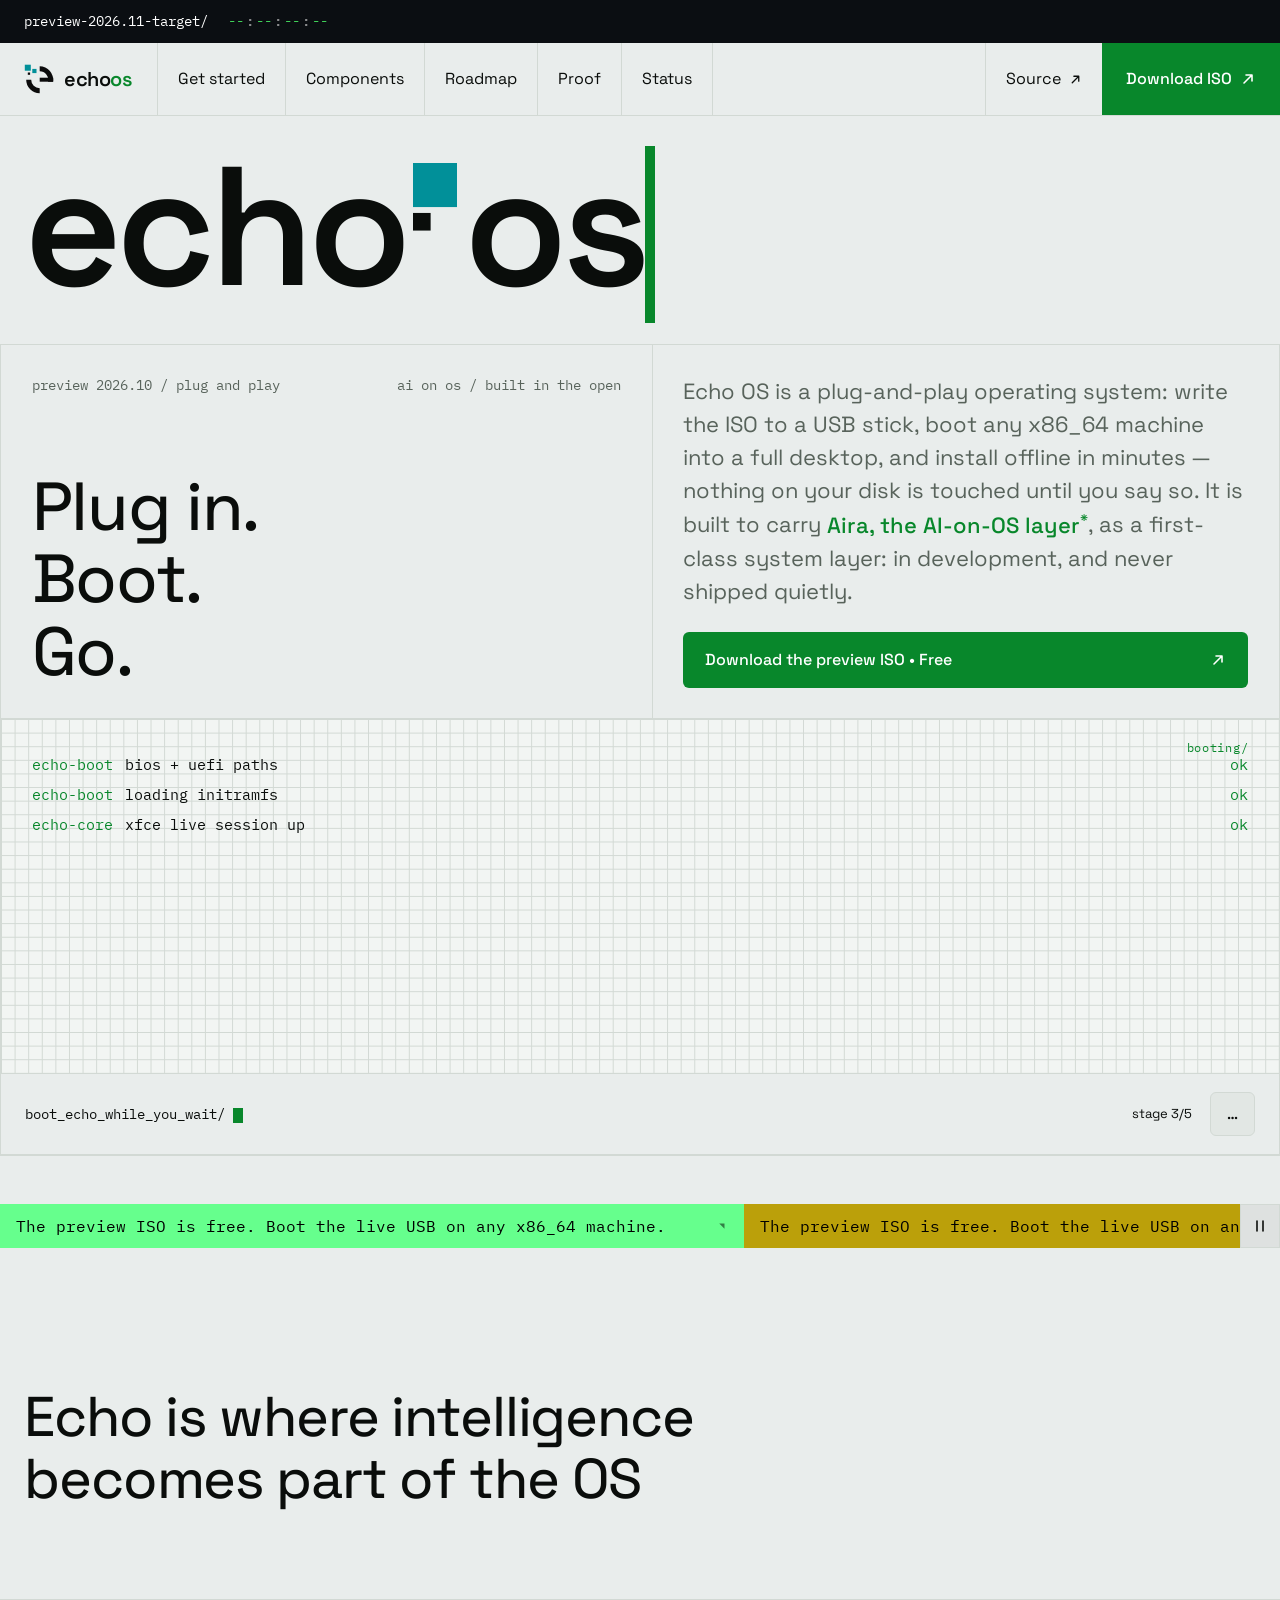
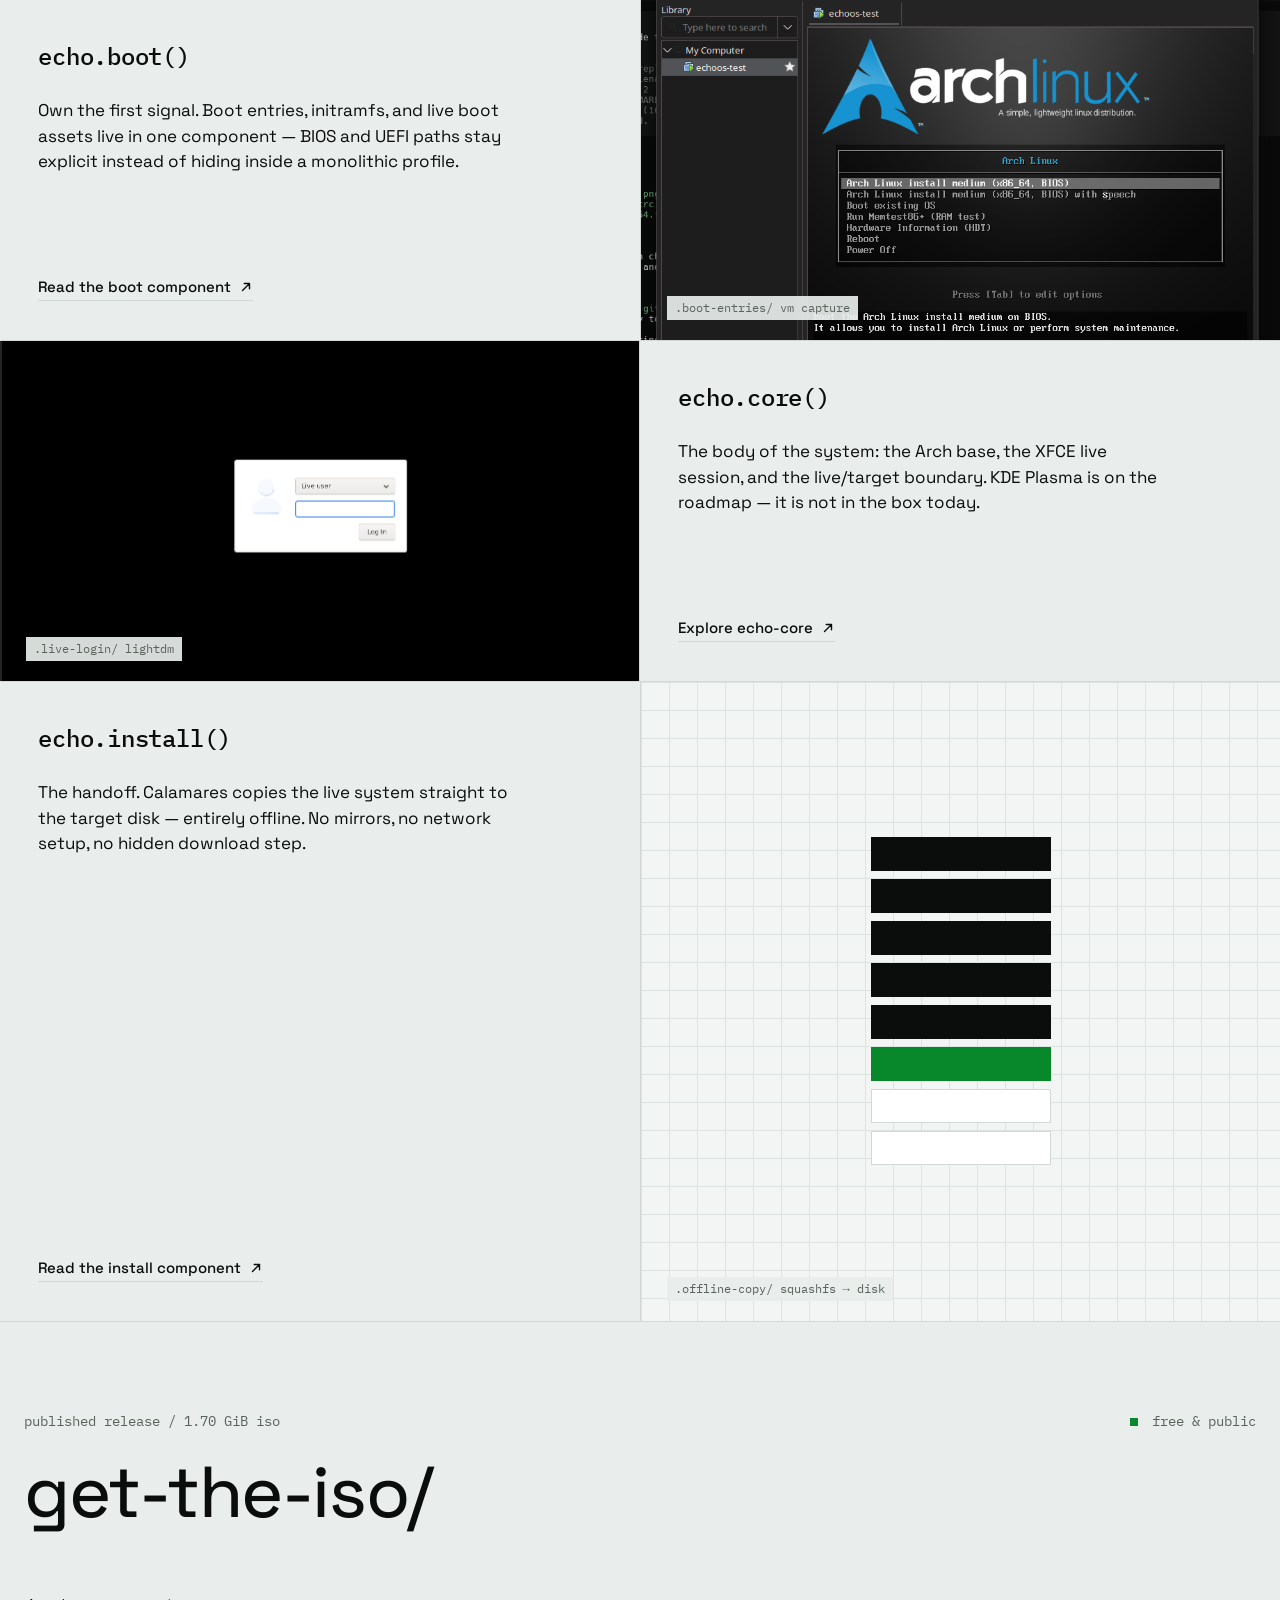
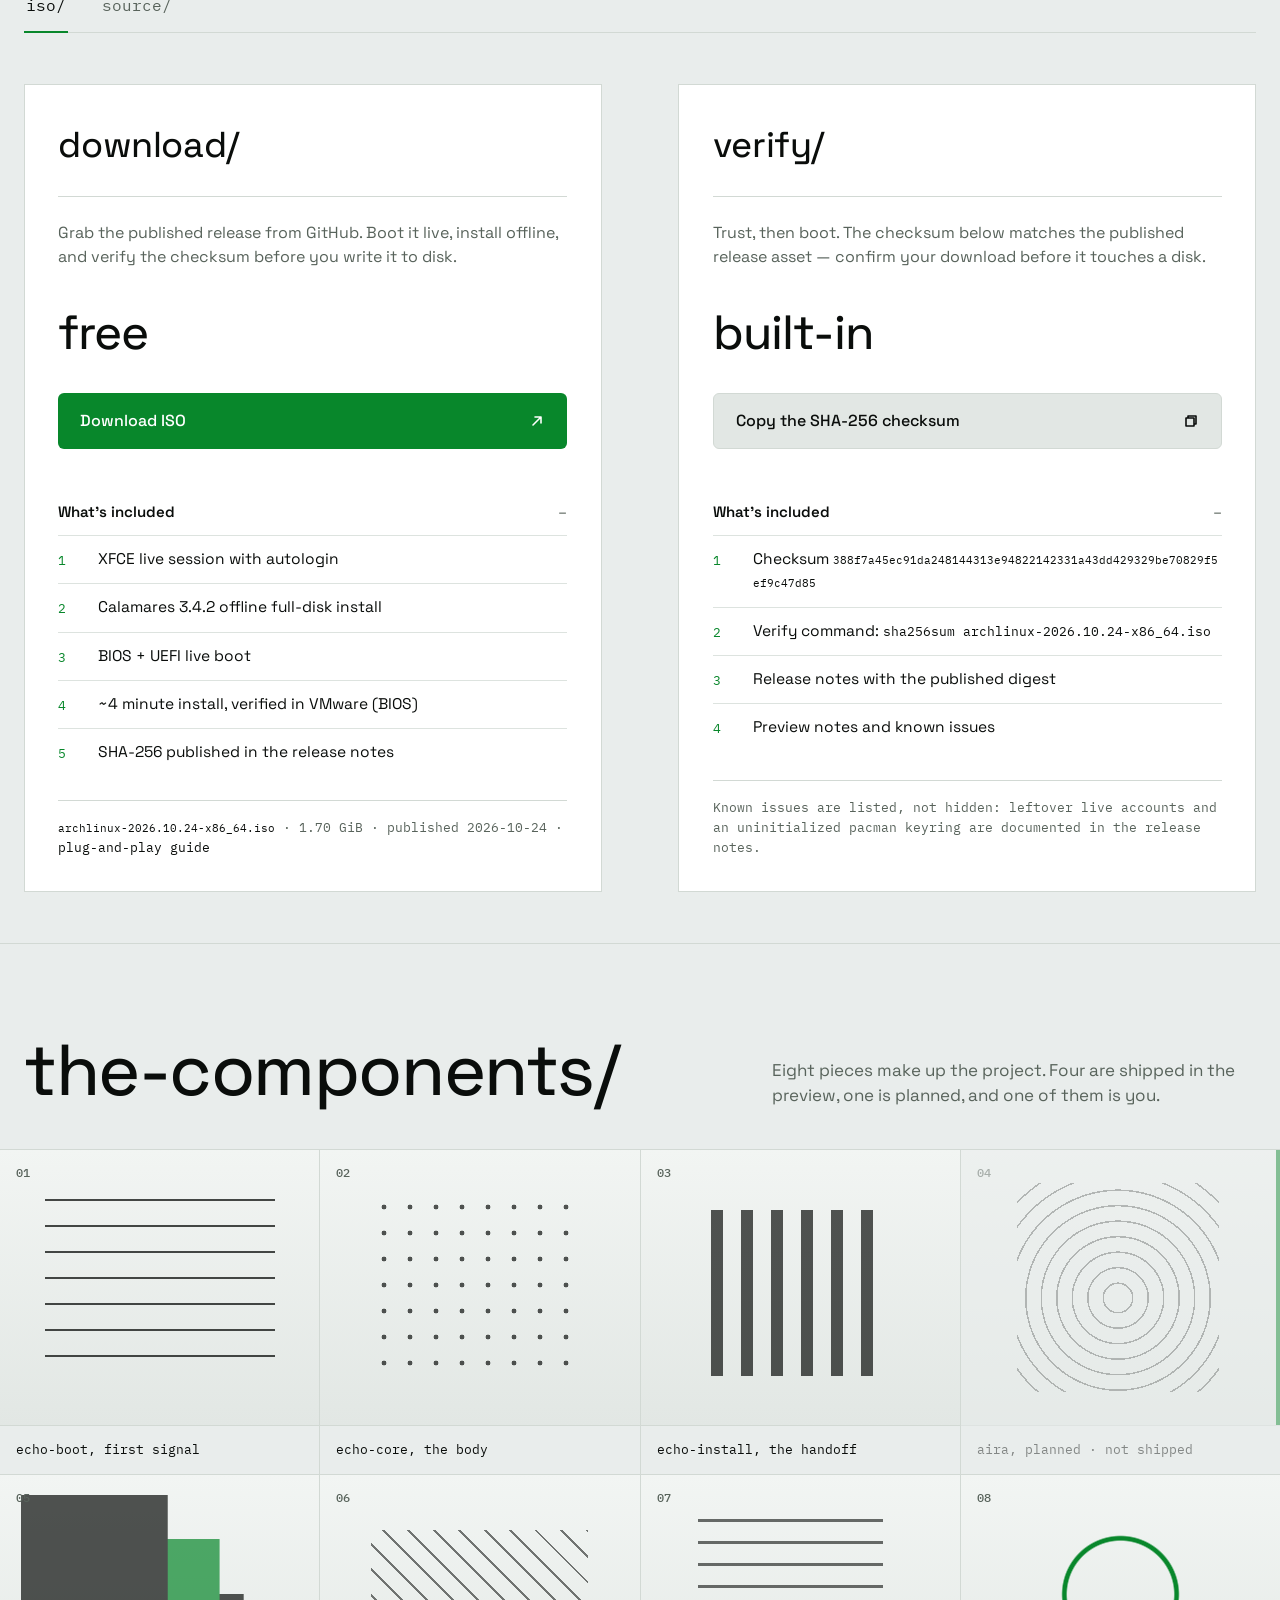
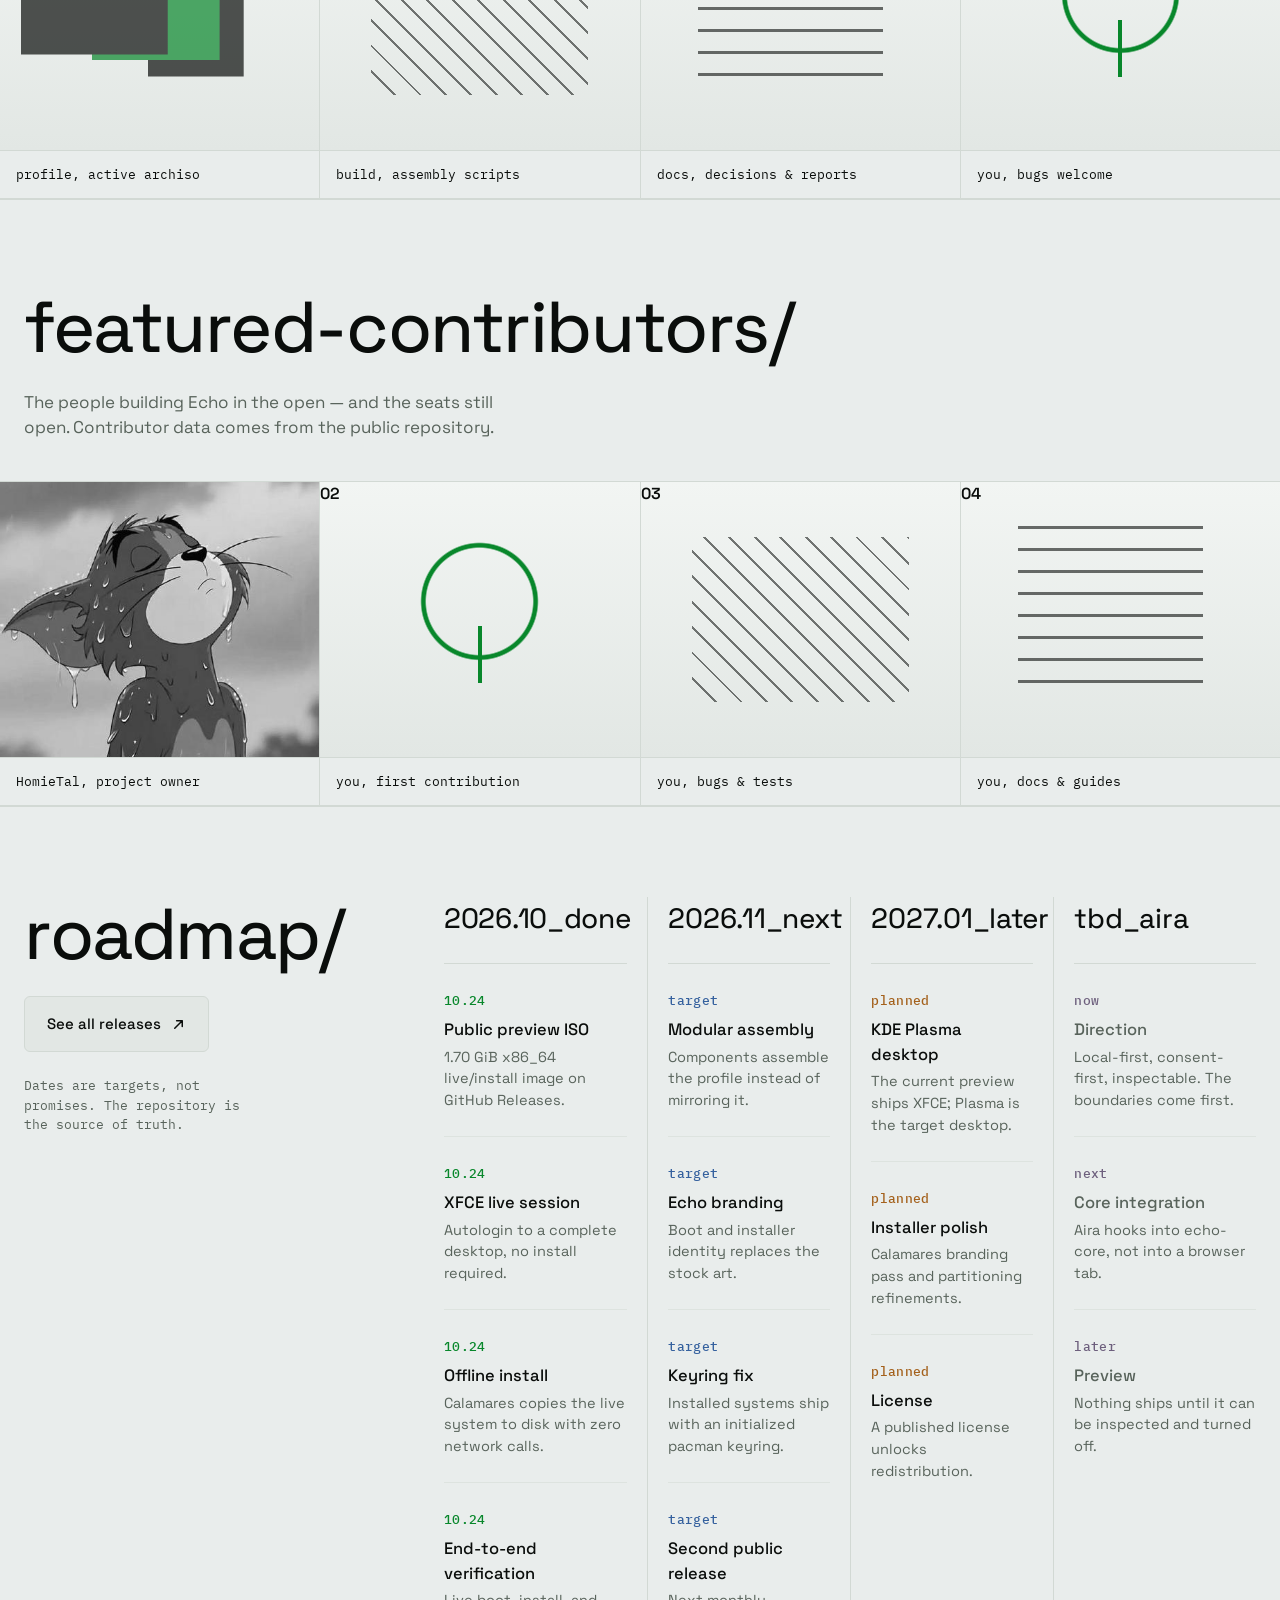
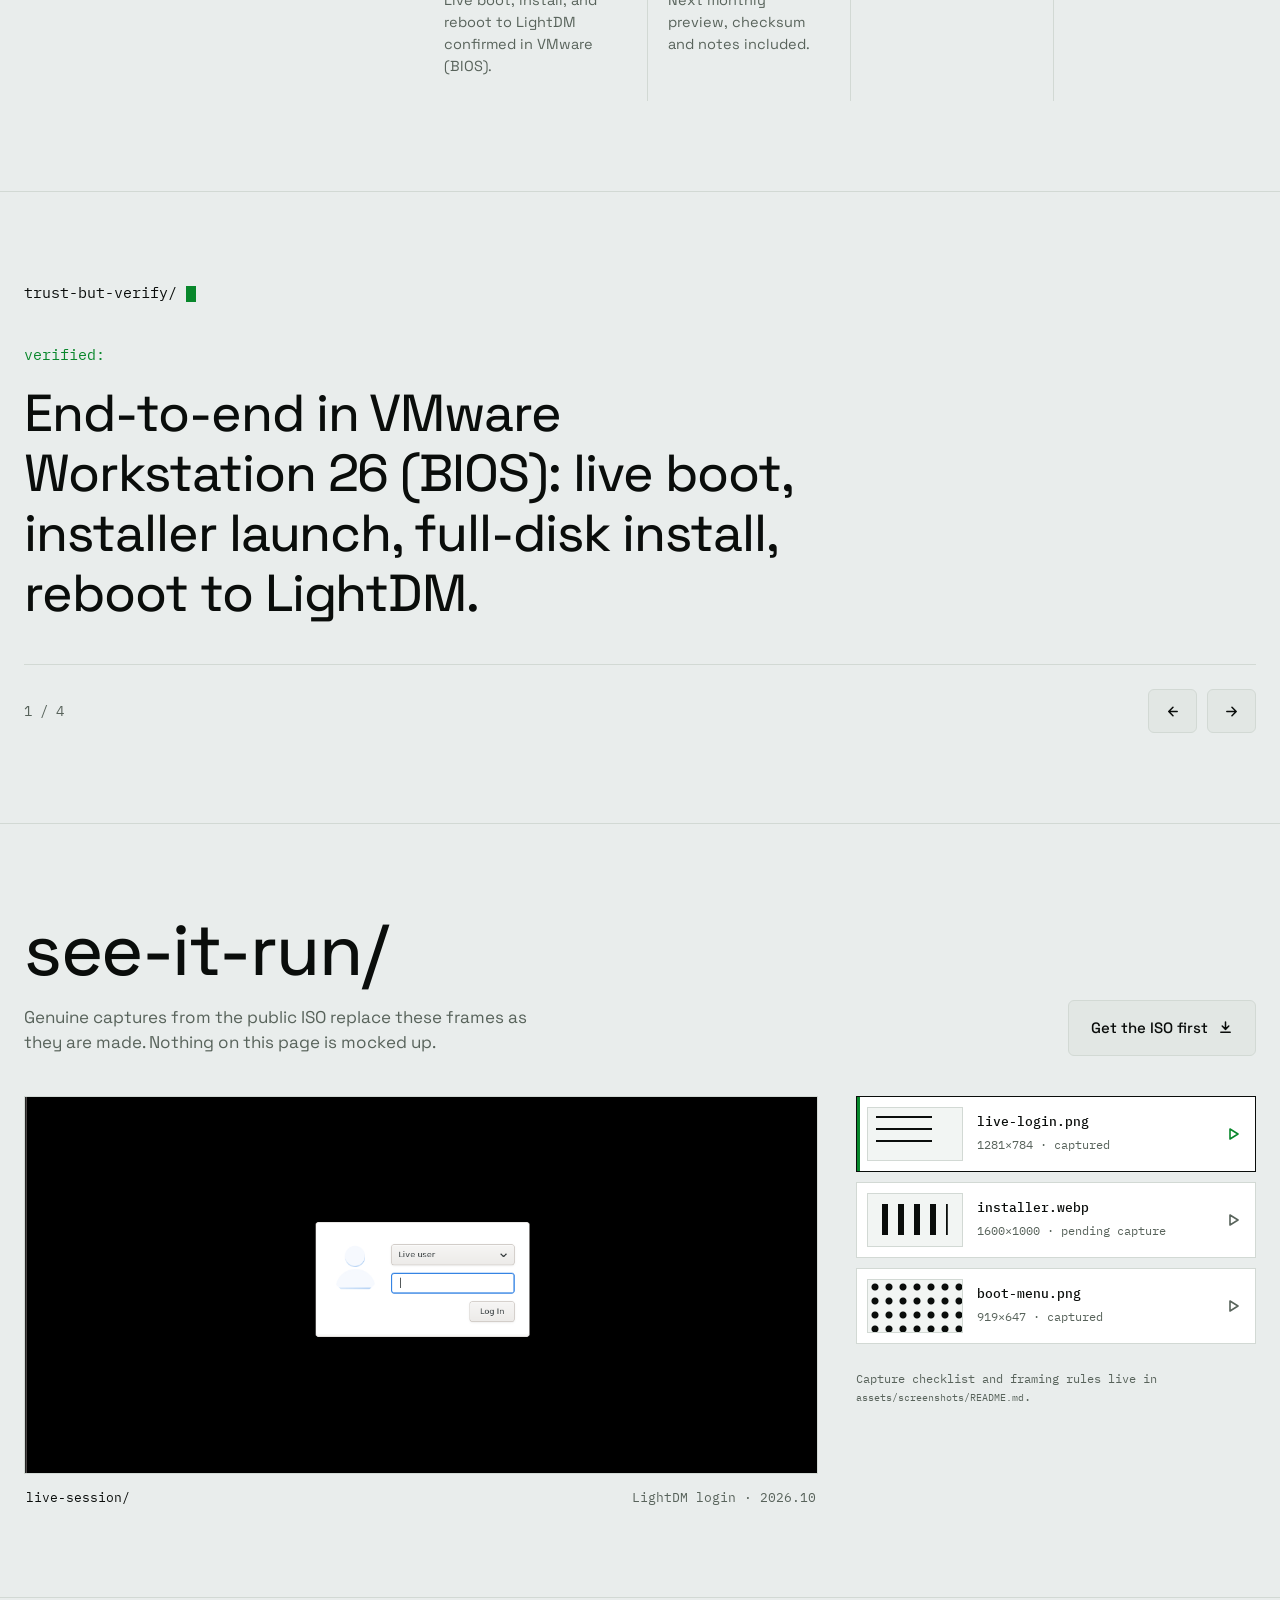
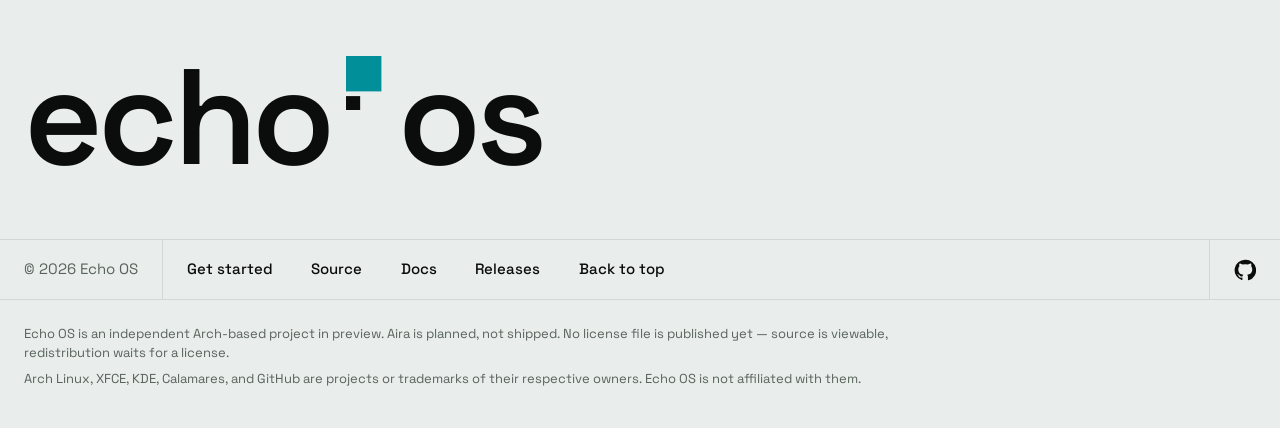
==== commit 1e4de640: "New Echo mark, pixel apostrophe, repo renamed to Echo" ====
--- a/index.html
+++ b/index.html
@@ -17,15 +17,15 @@
   <meta property="og:title" content="Echo OS — plug and play, built for AI on OS">
   <meta property="og:description" content="Boot the live USB, install offline in minutes. Aira, the AI-on-OS layer, is in development.">
   <meta property="og:site_name" content="Echo OS">
-  <meta property="og:url" content="https://homietal.github.io/echoos-website/">
-  <meta property="og:image" content="https://homietal.github.io/echoos-website/assets/img/og.png">
+  <meta property="og:url" content="https://homietal.github.io/Echo/">
+  <meta property="og:image" content="https://homietal.github.io/Echo/assets/img/og.png">
   <meta property="og:image:width" content="1200">
   <meta property="og:image:height" content="630">
   <meta property="og:image:alt" content="Echo OS">
   <meta name="twitter:card" content="summary_large_image">
   <meta name="twitter:title" content="Echo OS — plug and play, built for AI on OS">
   <meta name="twitter:description" content="Boot the live USB, install offline in minutes. Aira, the AI-on-OS layer, is in development.">
-  <meta name="twitter:image" content="https://homietal.github.io/echoos-website/assets/img/og.png">
+  <meta name="twitter:image" content="https://homietal.github.io/Echo/assets/img/og.png">
   <script src="assets/js/main.js" defer></script>
 </head>
 <body>
@@ -96,7 +96,7 @@
     <!-- ============================== hero -->
     <section class="hero" id="top" aria-labelledby="hero-statement">
       <h1 class="hero__wordmark" translate="no" aria-label="echo os">
-        <span class="hero__type" data-type-text>echo</span><span class="hero__apo" aria-hidden="true" data-type-mark>&rsquo;</span><span class="hero__type" data-type-text>os</span><span class="cursor hero__cursor" aria-hidden="true"></span>
+        <span class="hero__type" data-type-text>echo</span><span class="hero__apo" aria-hidden="true" data-type-mark><svg class="apo-mark" viewBox="0 0 30 46" focusable="false"><rect width="30" height="30" fill="#019099"/><rect y="34" width="12" height="12" fill="#0a0d0b"/></svg></span><span class="hero__type" data-type-text>os</span><span class="cursor hero__cursor" aria-hidden="true"></span>
       </h1>
 
       <div class="hero__grid" role="group" aria-label="Echo OS summary">
@@ -600,7 +600,7 @@
   <!-- ============================== footer -->
   <footer class="footer">
     <div class="footer__brandrow">
-      <p class="footer__wordmark" translate="no"><span>echo</span><span class="footer__apo" aria-hidden="true">&rsquo;</span><b>os</b></p>
+      <p class="footer__wordmark" translate="no"><span>echo</span><span class="footer__apo" aria-hidden="true"><svg class="apo-mark" viewBox="0 0 30 46" focusable="false"><rect width="30" height="30" fill="#019099"/><rect y="34" width="12" height="12" fill="#0a0d0b"/></svg></span><b>os</b></p>
     </div>
     <div class="footer__bar">
       <p>&copy; 2026 Echo OS</p>
--- a/assets/css/styles.css
+++ b/assets/css/styles.css
@@ -394,15 +394,13 @@
 .hero__mark { display: inline-flex; margin-inline: 0.05em; align-self: center; color: var(--accent); }
 .hero__mark svg { display: block; height: 0.55em; width: auto; }
 .hero__apo {
-  color: var(--accent);
-  font-weight: 600;
-  font-size: 0.52em;
   line-height: 0;
   position: relative;
-  top: -0.62em;
+  top: -0.32em;
   margin-inline: 0.04em;
 }
-.apostrophe { fill: currentColor; }
+.hero__apo.is-hidden { opacity: 0; }
+.hero__apo.is-revealed { opacity: 1; transition: opacity 0.15s linear; }
 
 .hero__grid {
   max-width: var(--maxw);
@@ -1184,13 +1182,12 @@
   white-space: nowrap;
 }
 .footer__wordmark .footer__apo {
-  color: var(--accent);
-  font-weight: 600;
-  font-size: 0.52em;
   line-height: 0;
   position: relative;
-  top: -0.62em;
-}
+  top: -0.26em;
+}
+.footer__apo svg,
+.hero__apo svg { display: block; height: 0.40em; width: auto; }
 .footer__wordmark b { color: inherit; font-weight: 600; }
 
 .footer__bar {
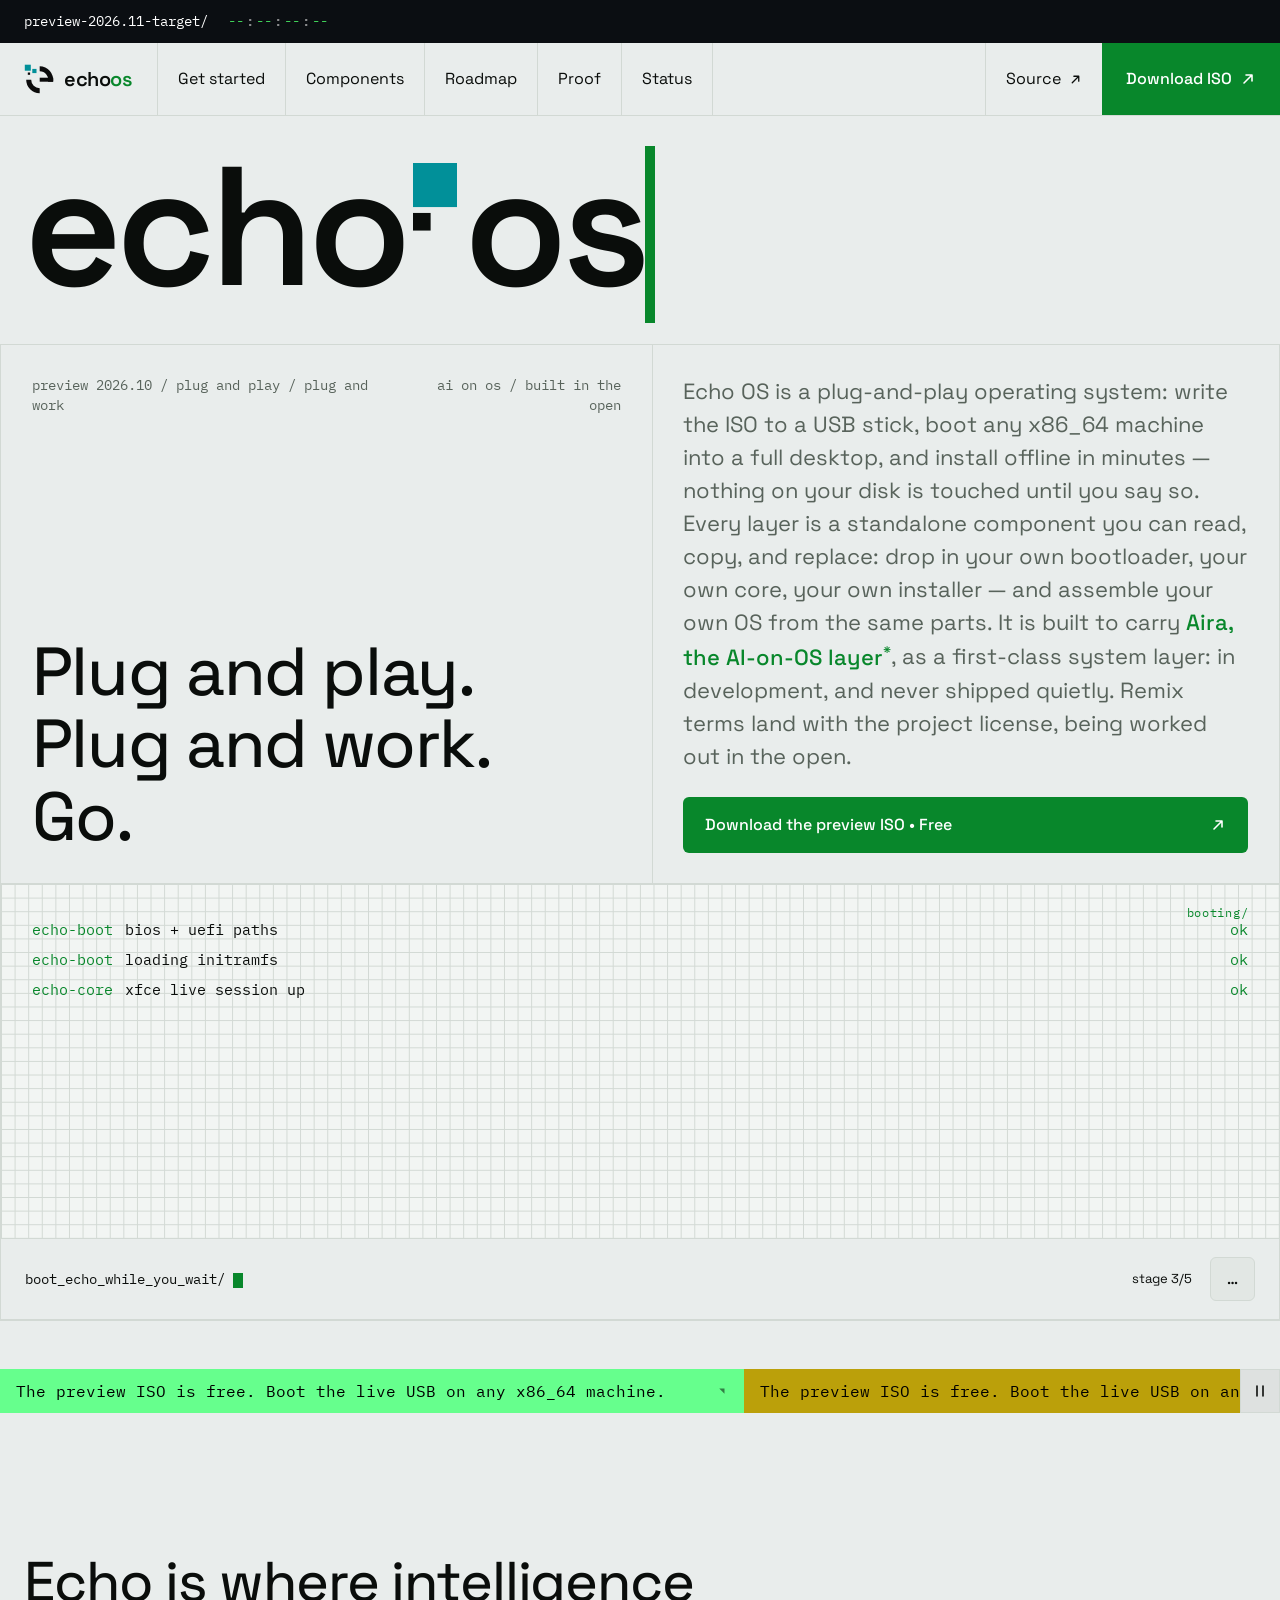
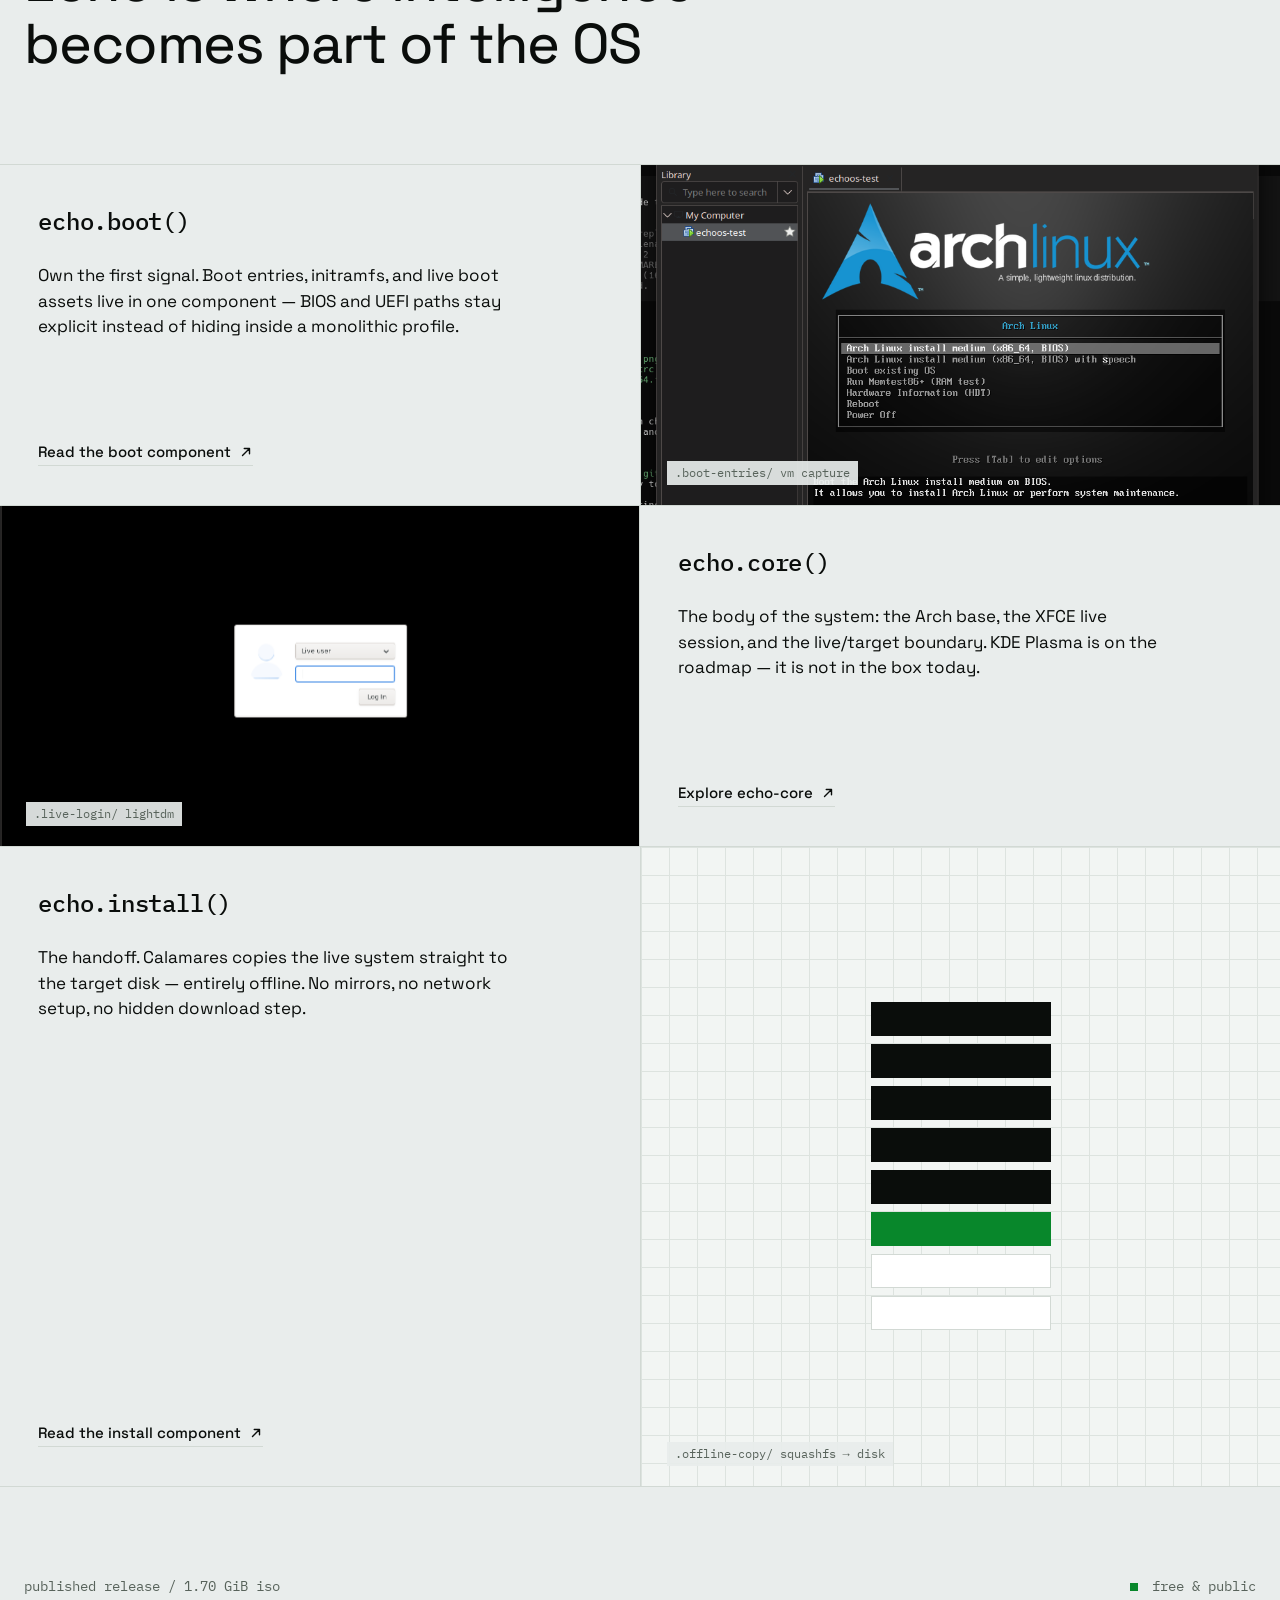
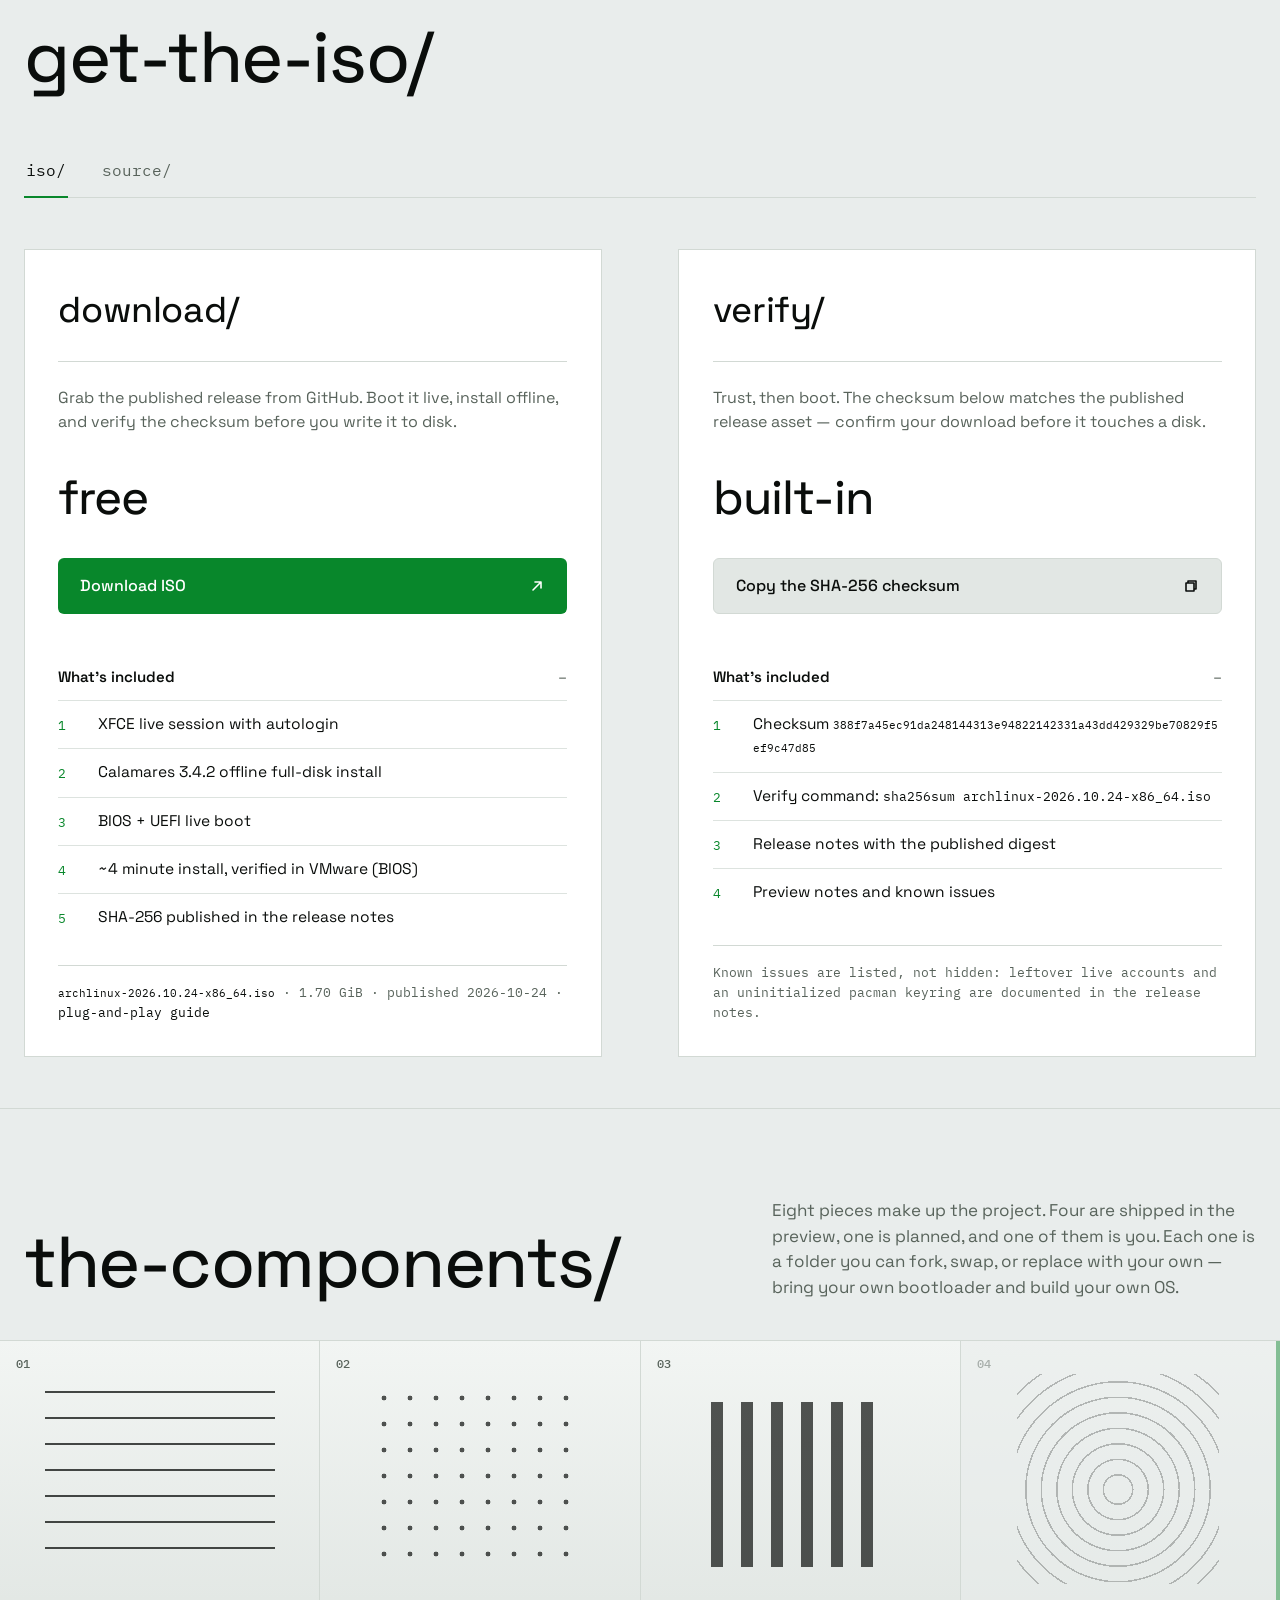
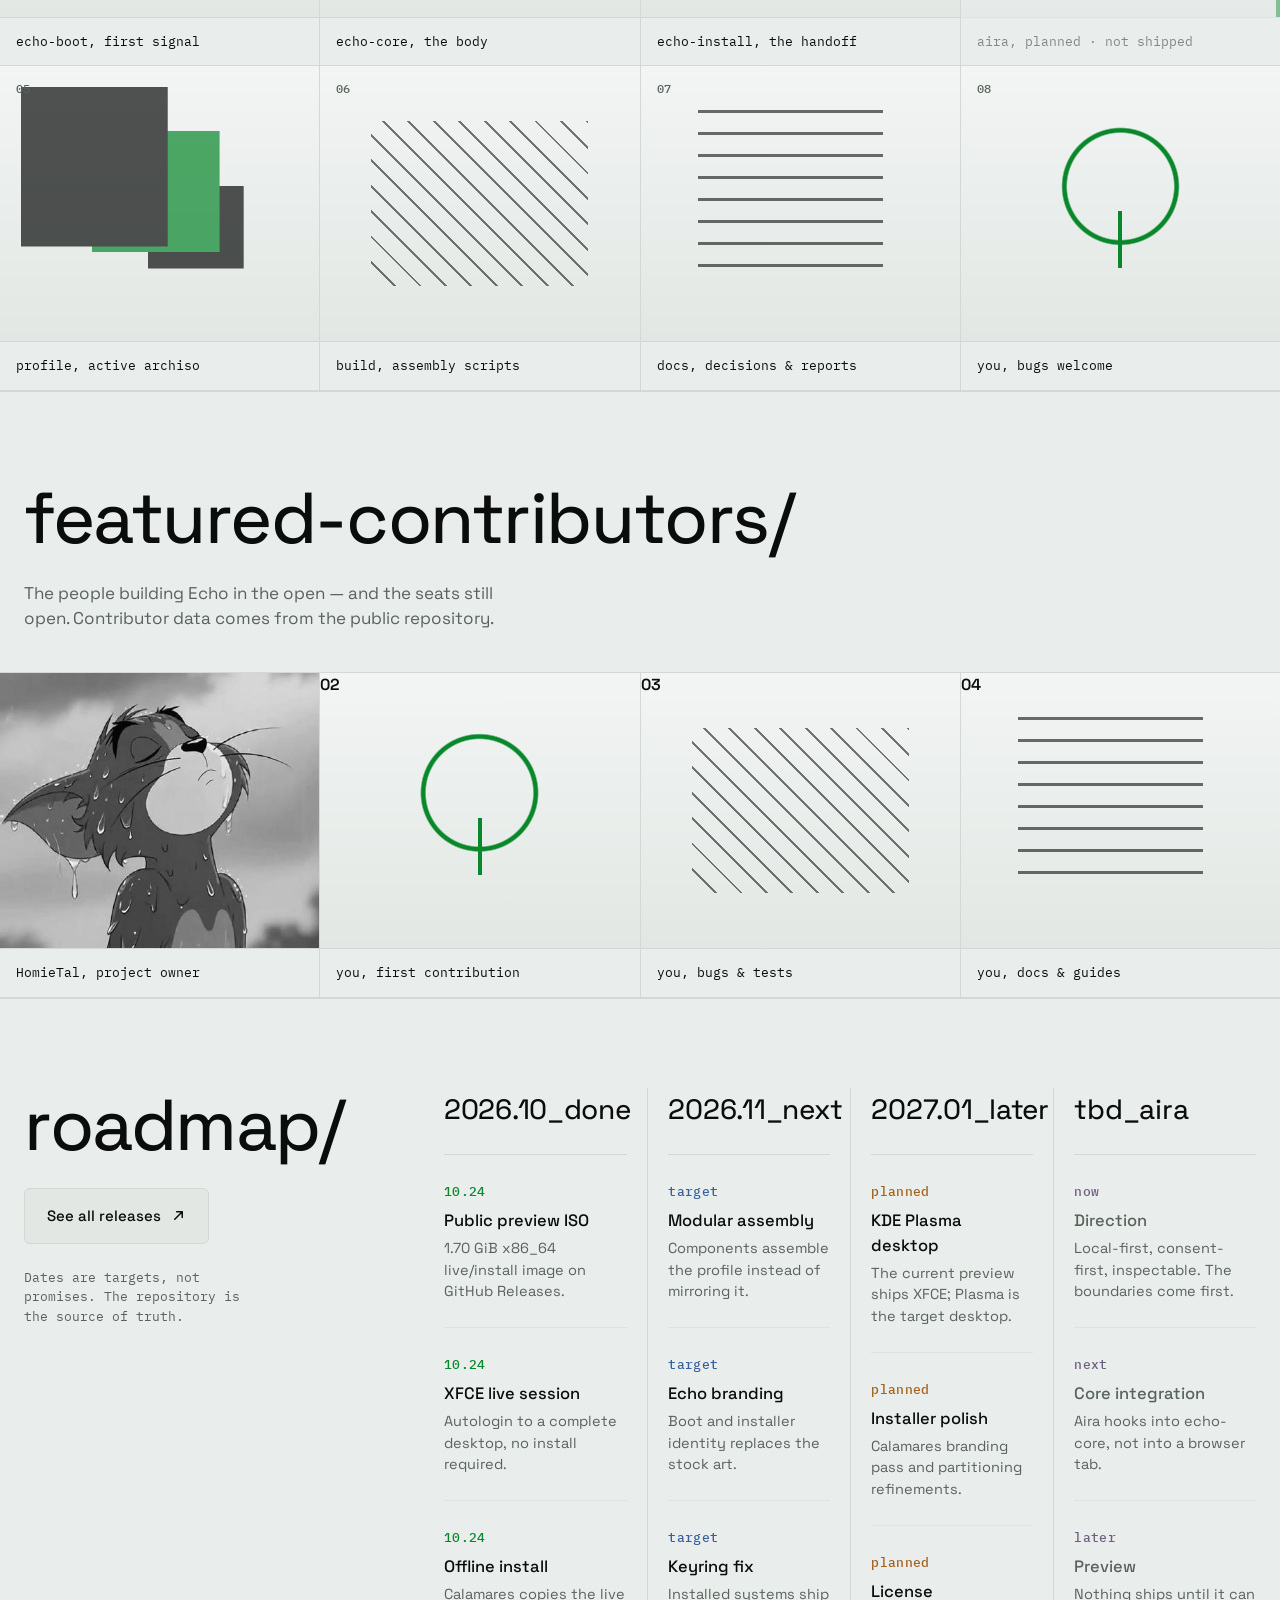
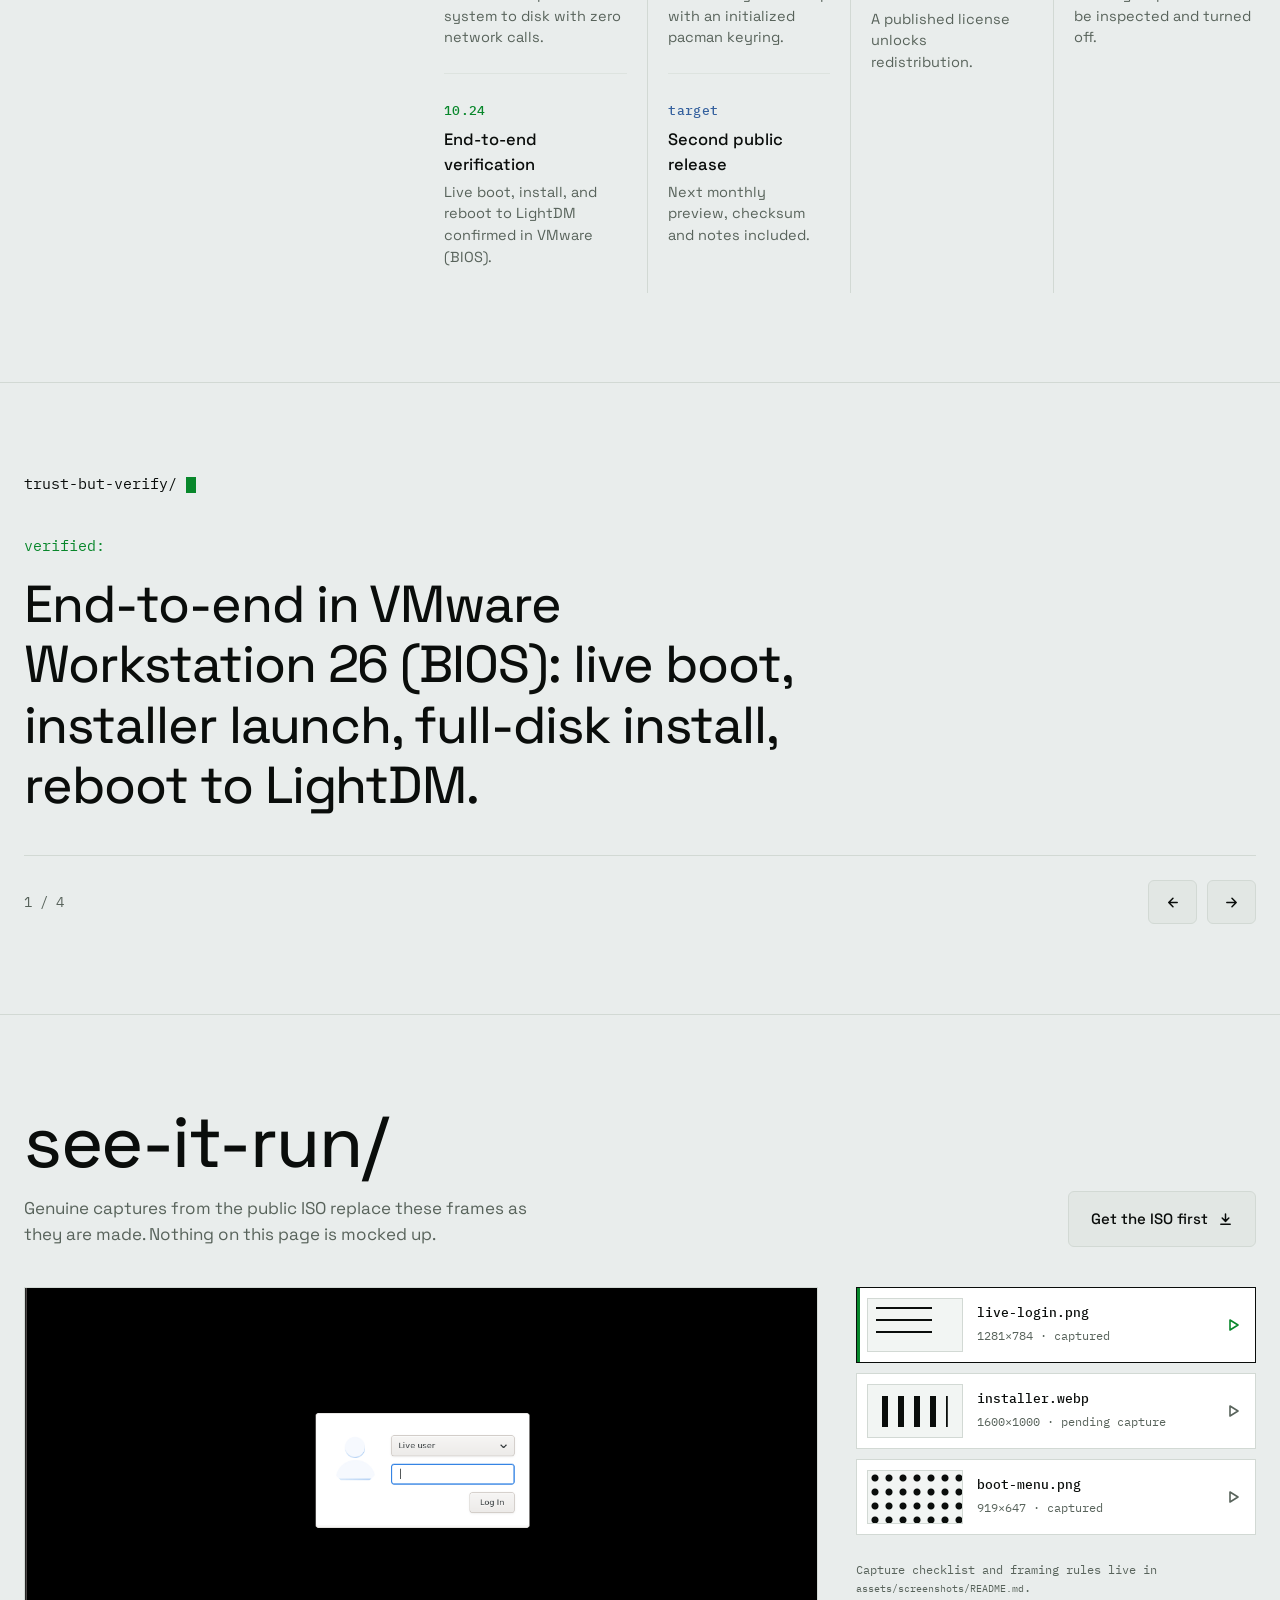
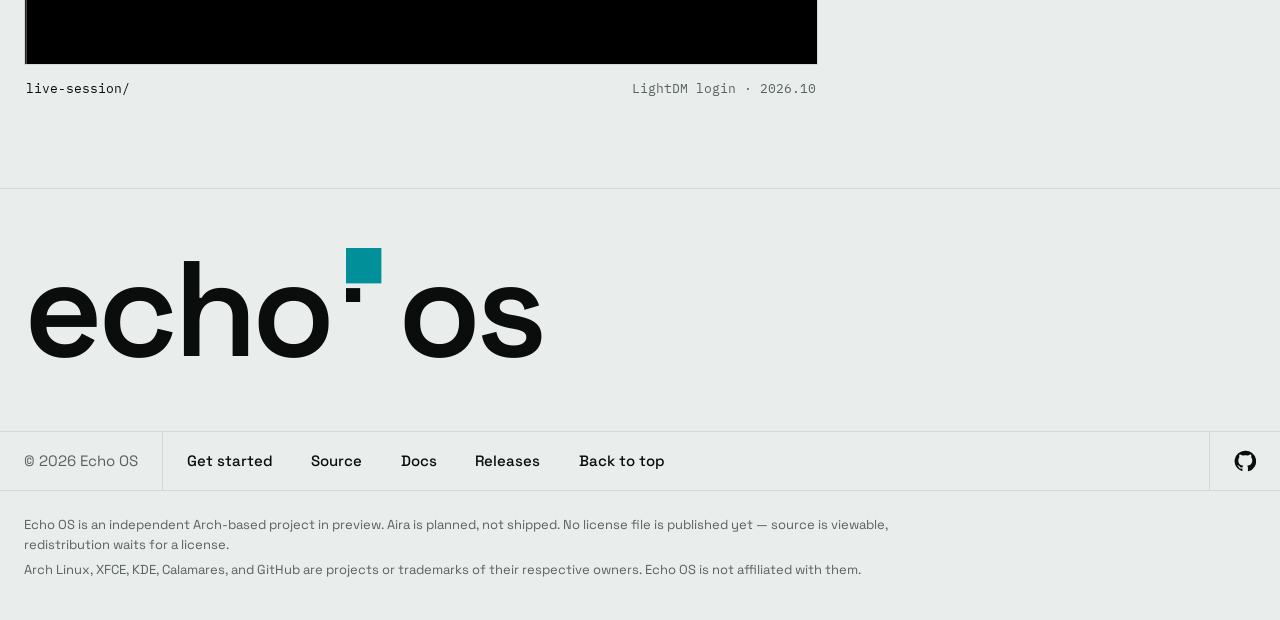
==== commit e63e79b1: "Advertise plug and play / plug and work and build-your-own-OS remix messaging" ====
--- a/index.html
+++ b/index.html
@@ -5,8 +5,8 @@
   <meta name="viewport" content="width=device-width, initial-scale=1, viewport-fit=cover">
   <meta name="color-scheme" content="light">
   <meta name="theme-color" content="#e9edec">
-  <title>Echo OS — plug and play, built for AI on OS</title>
-  <meta name="description" content="Echo OS is a plug-and-play Arch-based operating system: boot the live USB on any x86_64 machine and install offline in minutes. Aira, the AI-on-OS layer, is in development.">
+  <title>Echo OS — plug and play, plug and work, build your own OS</title>
+  <meta name="description" content="Echo OS is a plug-and-play Arch-based operating system: boot the live USB on any x86_64 machine and install offline in minutes. Modular components — bring your own bootloader and build your own OS. Aira, the AI-on-OS layer, is in development.">
   <link rel="icon" href="assets/img/favicon.svg" type="image/svg+xml">
   <link rel="apple-touch-icon" href="assets/img/favicon.svg">
   <link rel="manifest" href="site.webmanifest">
@@ -14,7 +14,7 @@
   <link rel="preload" href="assets/fonts/ibm-plex-mono-400.woff2" as="font" type="font/woff2" crossorigin>
   <link rel="stylesheet" href="assets/css/styles.css">
   <meta property="og:type" content="website">
-  <meta property="og:title" content="Echo OS — plug and play, built for AI on OS">
+  <meta property="og:title" content="Echo OS — plug and play, plug and work, build your own OS">
   <meta property="og:description" content="Boot the live USB, install offline in minutes. Aira, the AI-on-OS layer, is in development.">
   <meta property="og:site_name" content="Echo OS">
   <meta property="og:url" content="https://homietal.github.io/Echo/">
@@ -23,7 +23,7 @@
   <meta property="og:image:height" content="630">
   <meta property="og:image:alt" content="Echo OS">
   <meta name="twitter:card" content="summary_large_image">
-  <meta name="twitter:title" content="Echo OS — plug and play, built for AI on OS">
+  <meta name="twitter:title" content="Echo OS — plug and play, plug and work, build your own OS">
   <meta name="twitter:description" content="Boot the live USB, install offline in minutes. Aira, the AI-on-OS layer, is in development.">
   <meta name="twitter:image" content="https://homietal.github.io/Echo/assets/img/og.png">
   <script src="assets/js/main.js" defer></script>
@@ -102,13 +102,13 @@
       <div class="hero__grid" role="group" aria-label="Echo OS summary">
         <div class="hero__cell hero__cell--statement">
           <p class="mono-meta">
-            <span>preview 2026.10 / plug and play</span>
+            <span>preview 2026.10 / plug and play / plug and work</span>
             <span class="mono-meta__right">ai on os / built in the open</span>
           </p>
-          <p class="hero__statement" id="hero-statement">Plug in.<br>Boot.<br>Go.</p>
+          <p class="hero__statement" id="hero-statement">Plug and play.<br>Plug and work.<br>Go.</p>
         </div>
         <div class="hero__cell hero__cell--pitch">
-          <p class="hero__pitch">Echo OS is a plug-and-play operating system: write the ISO to a USB stick, boot any x86_64 machine into a full desktop, and install offline in minutes &mdash; nothing on your disk is touched until you say so. It is built to carry <a href="#receipts">Aira, the AI-on-OS layer<sup>*</sup></a>, as a first-class system layer: in development, and never shipped quietly.</p>
+          <p class="hero__pitch">Echo OS is a plug-and-play operating system: write the ISO to a USB stick, boot any x86_64 machine into a full desktop, and install offline in minutes &mdash; nothing on your disk is touched until you say so. Every layer is a standalone component you can read, copy, and replace: drop in your own bootloader, your own core, your own installer &mdash; and assemble your own OS from the same parts. It is built to carry <a href="#receipts">Aira, the AI-on-OS layer<sup>*</sup></a>, as a first-class system layer: in development, and never shipped quietly. Remix terms land with the project license, being worked out in the open.</p>
           <a class="cta cta--primary cta--wide" href="#get-the-iso">
             Download the preview ISO &bull; Free
             <svg class="icon" viewBox="0 0 16 16" aria-hidden="true"><path d="M4 12 12 4M6 4h6v6"/></svg>
@@ -329,7 +329,7 @@
     <section class="components" id="components" aria-labelledby="components-title">
       <div class="components__head">
         <h2 class="section-display" id="components-title" translate="no">the-components/</h2>
-        <p class="components__aside">Eight pieces make up the project. Four are shipped in the preview, one is planned, and one of them is you.</p>
+        <p class="components__aside">Eight pieces make up the project. Four are shipped in the preview, one is planned, and one of them is you. Each one is a folder you can fork, swap, or replace with your own &mdash; bring your own bootloader and build your own OS.</p>
       </div>
       <ul class="components__grid">
         <li class="comp-tile">
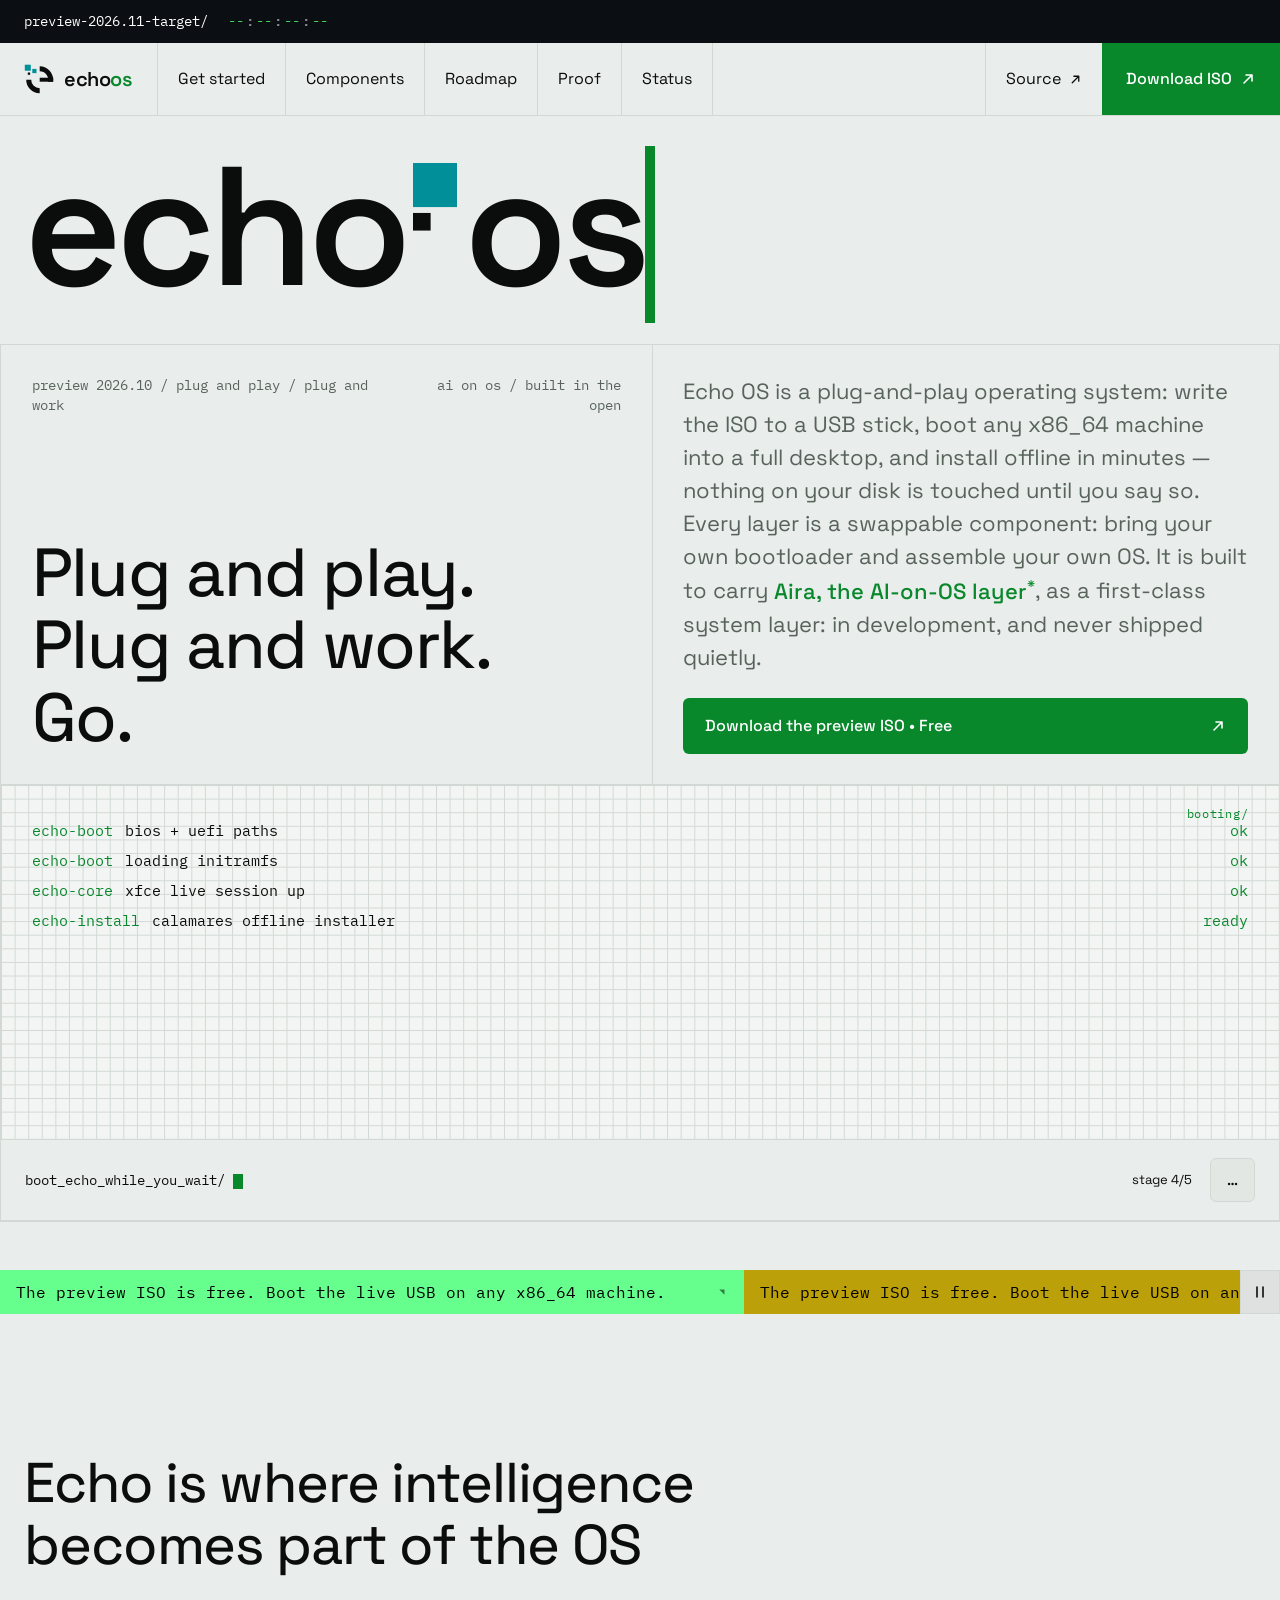
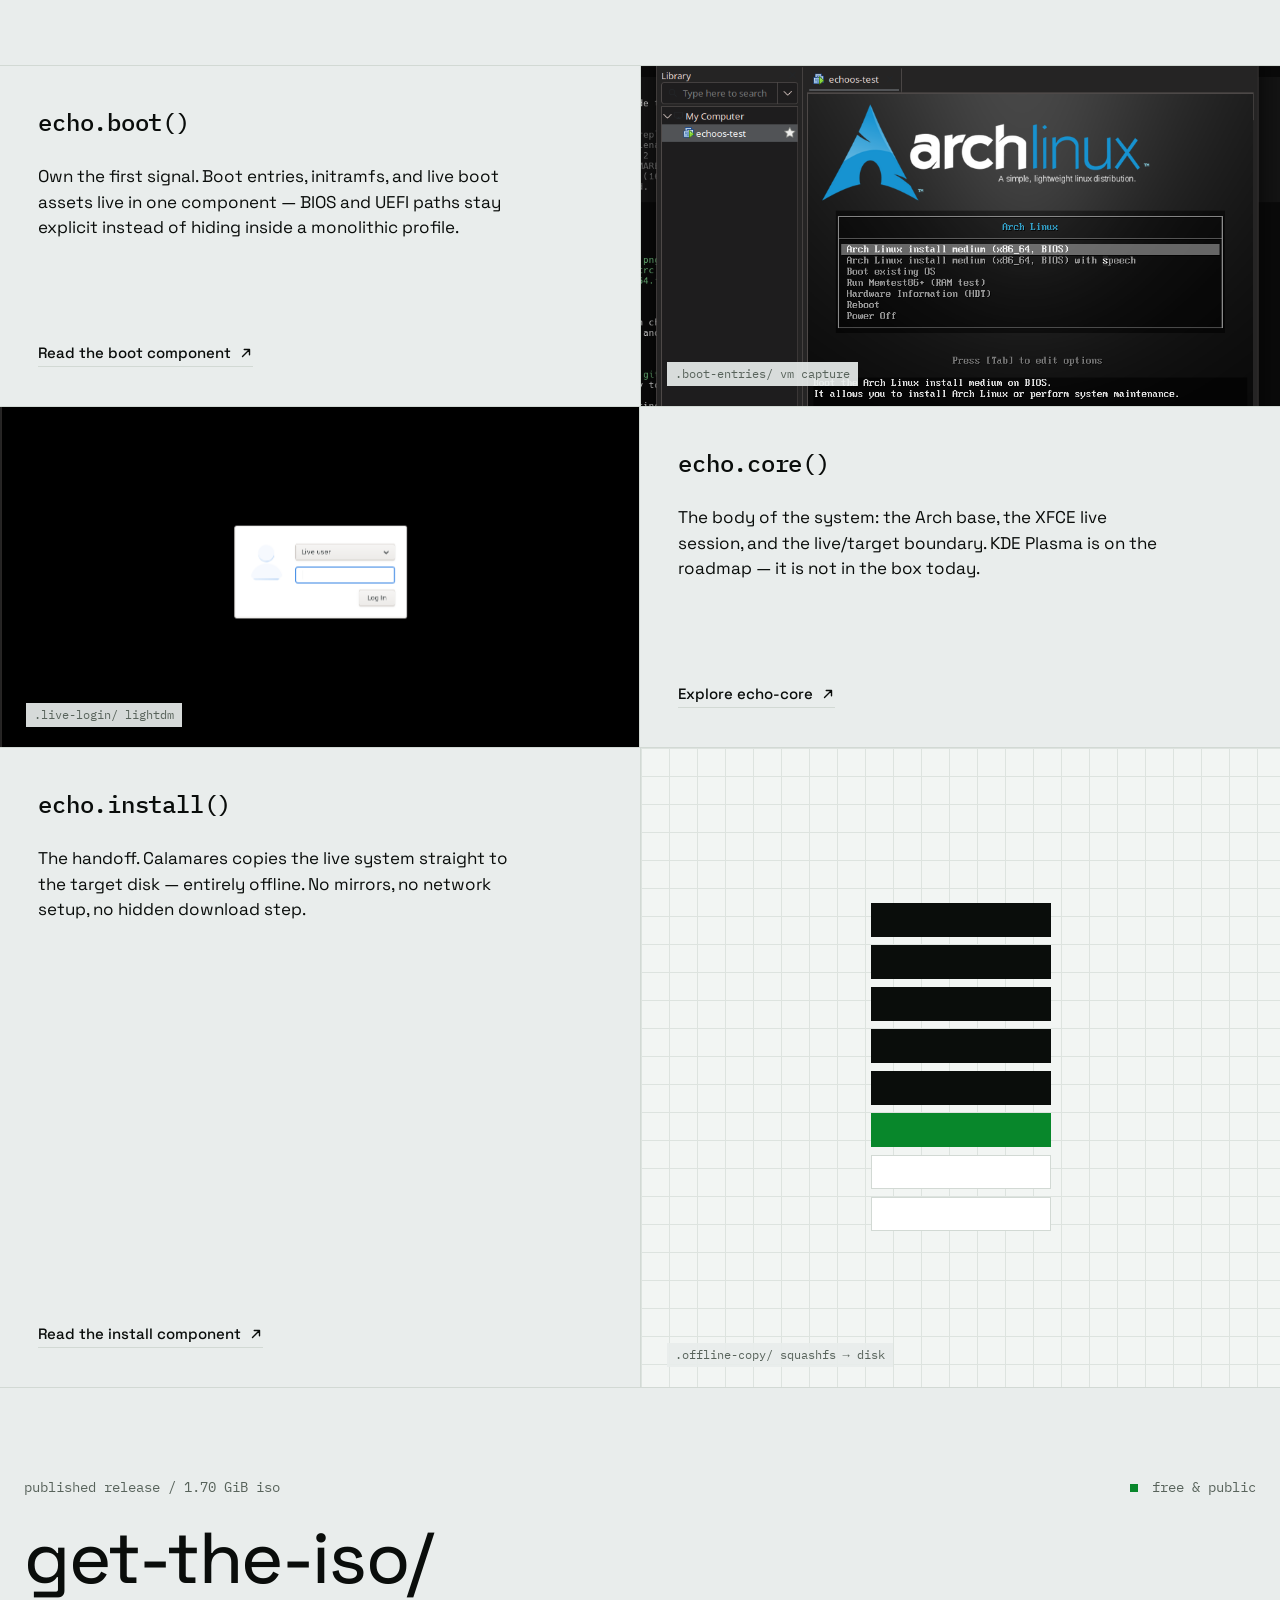
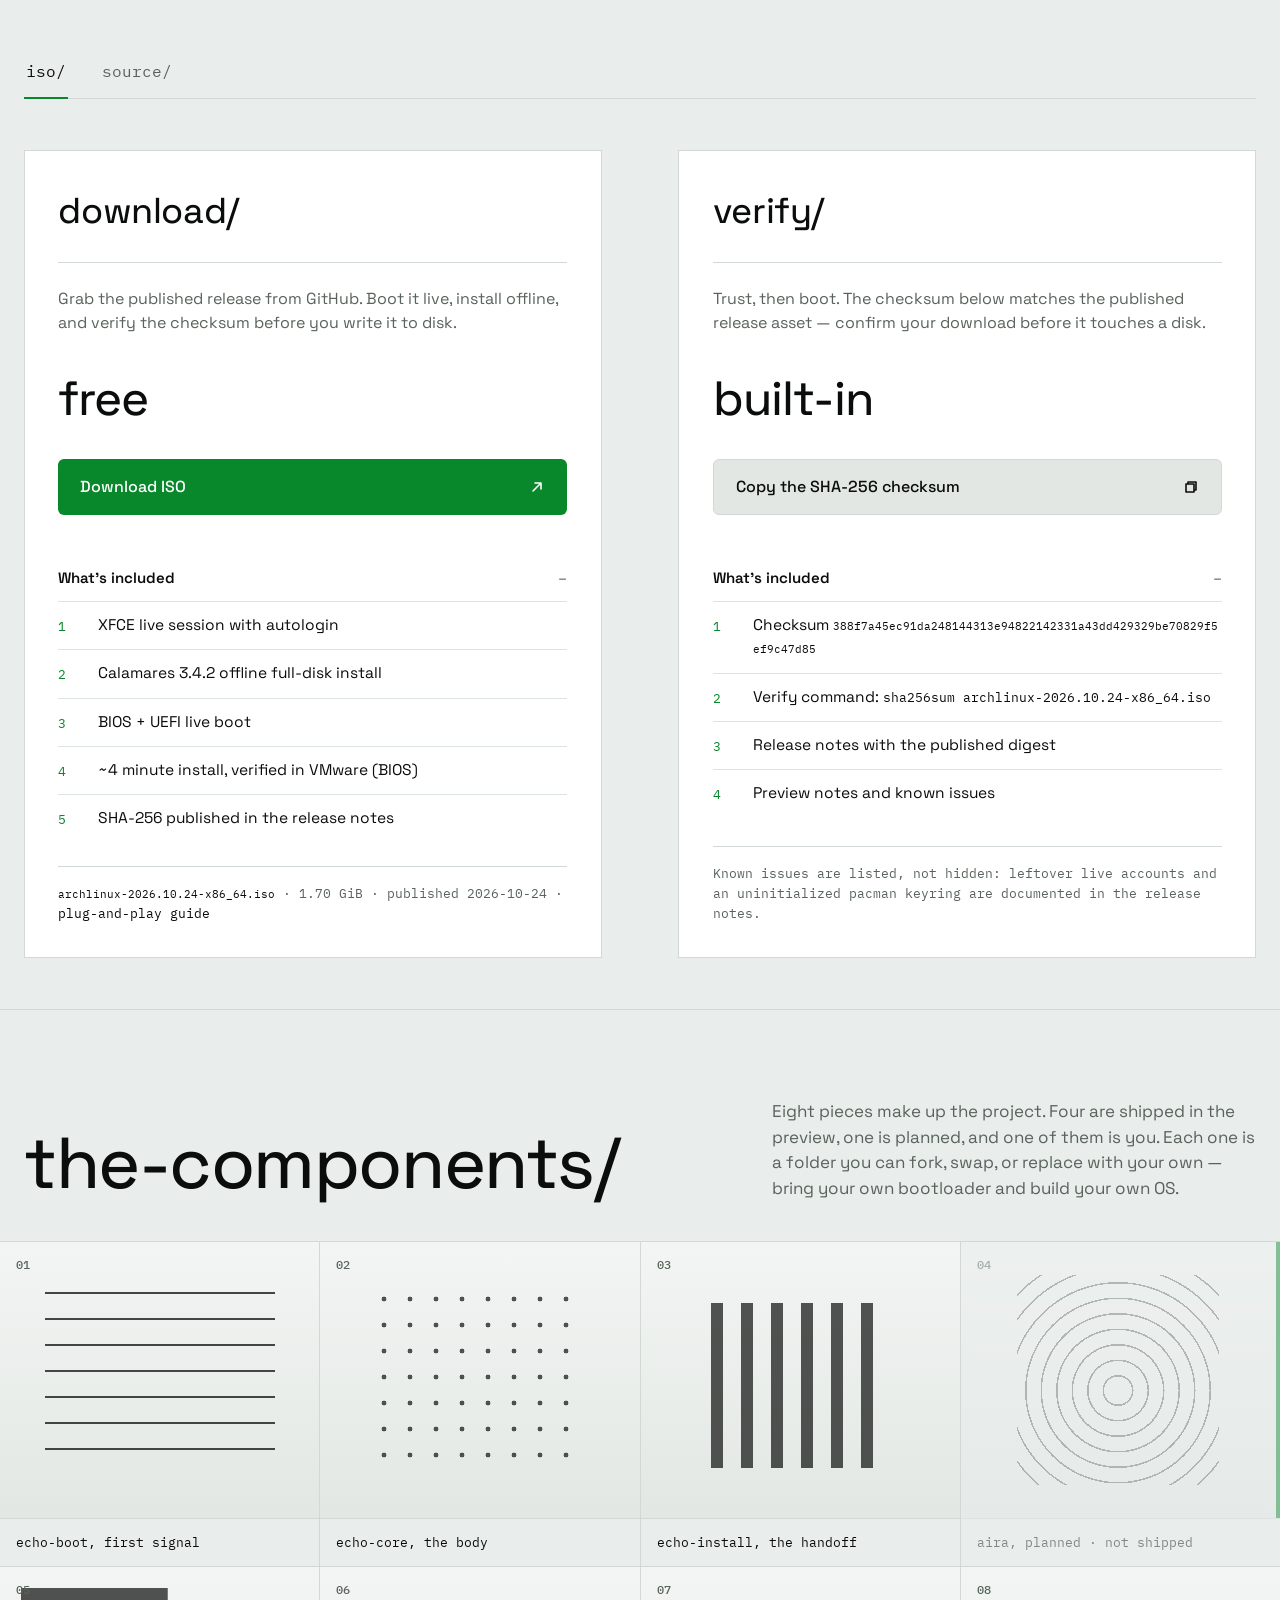
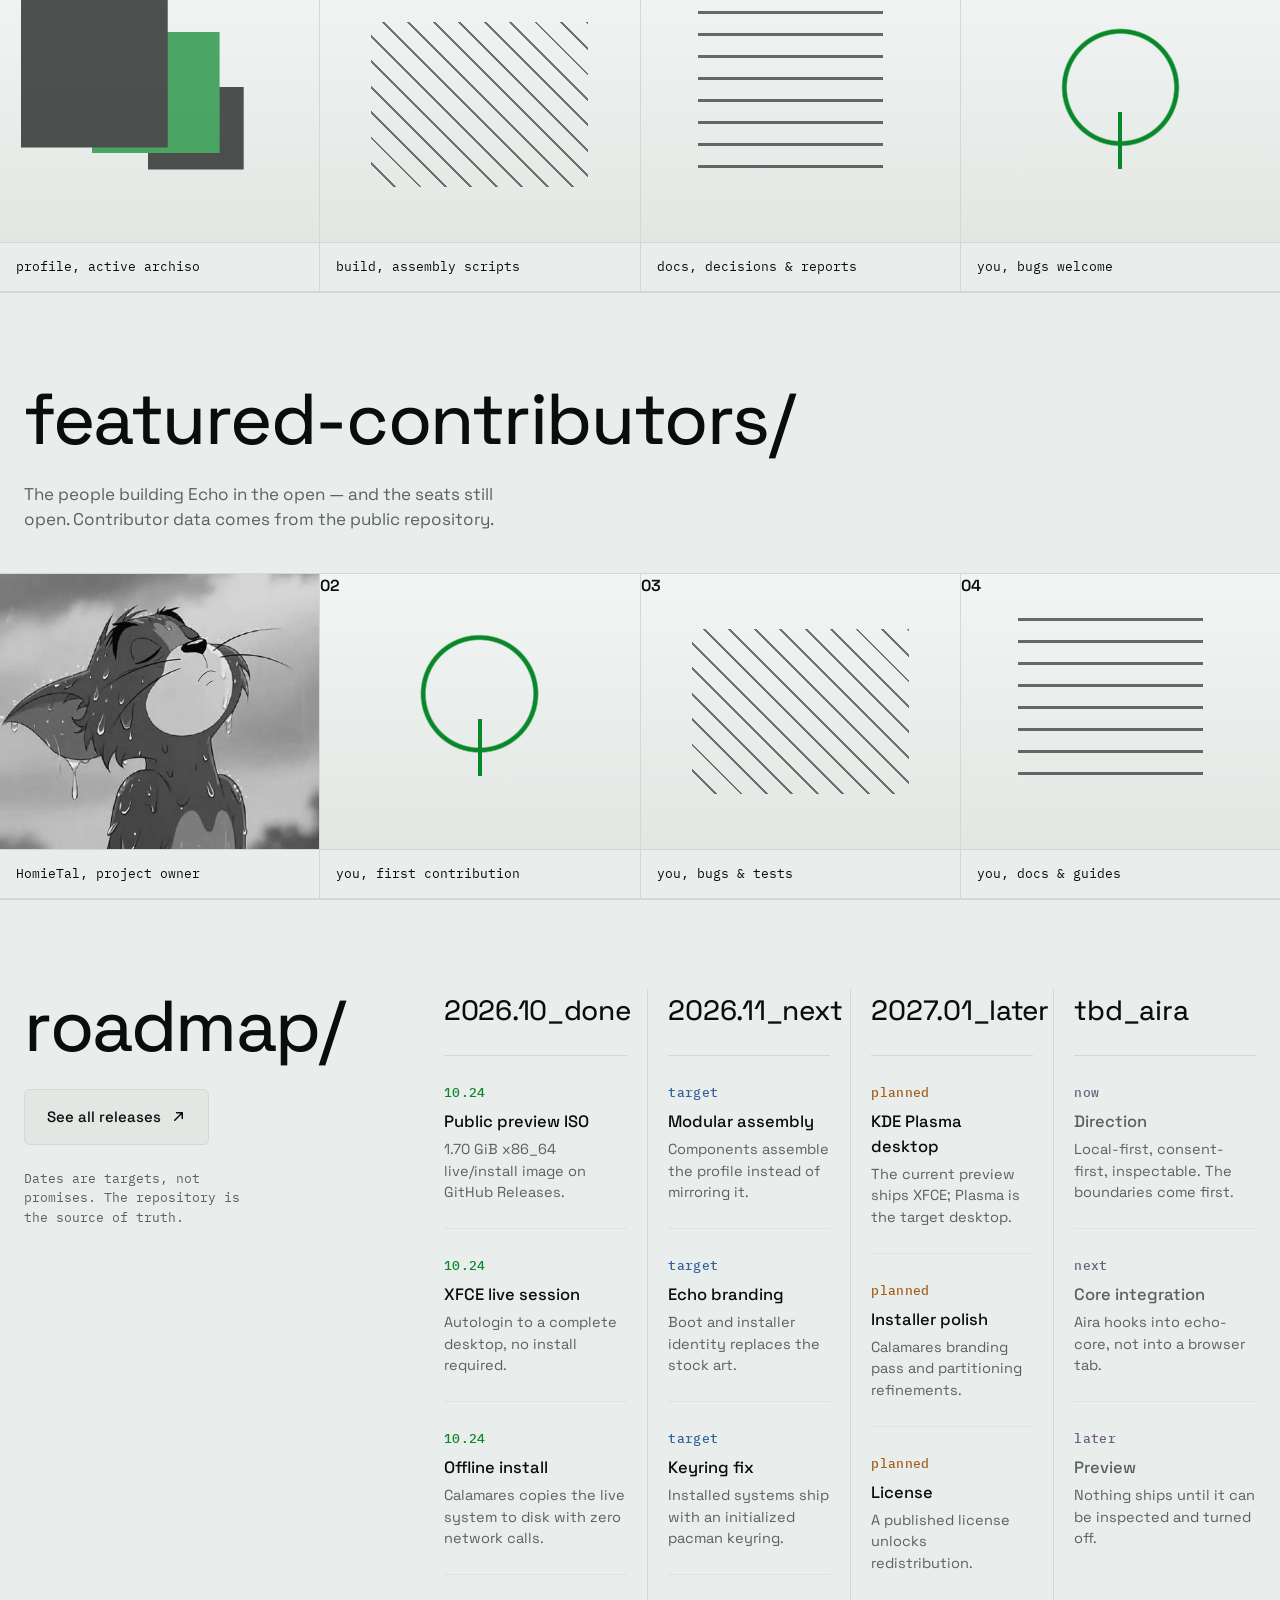
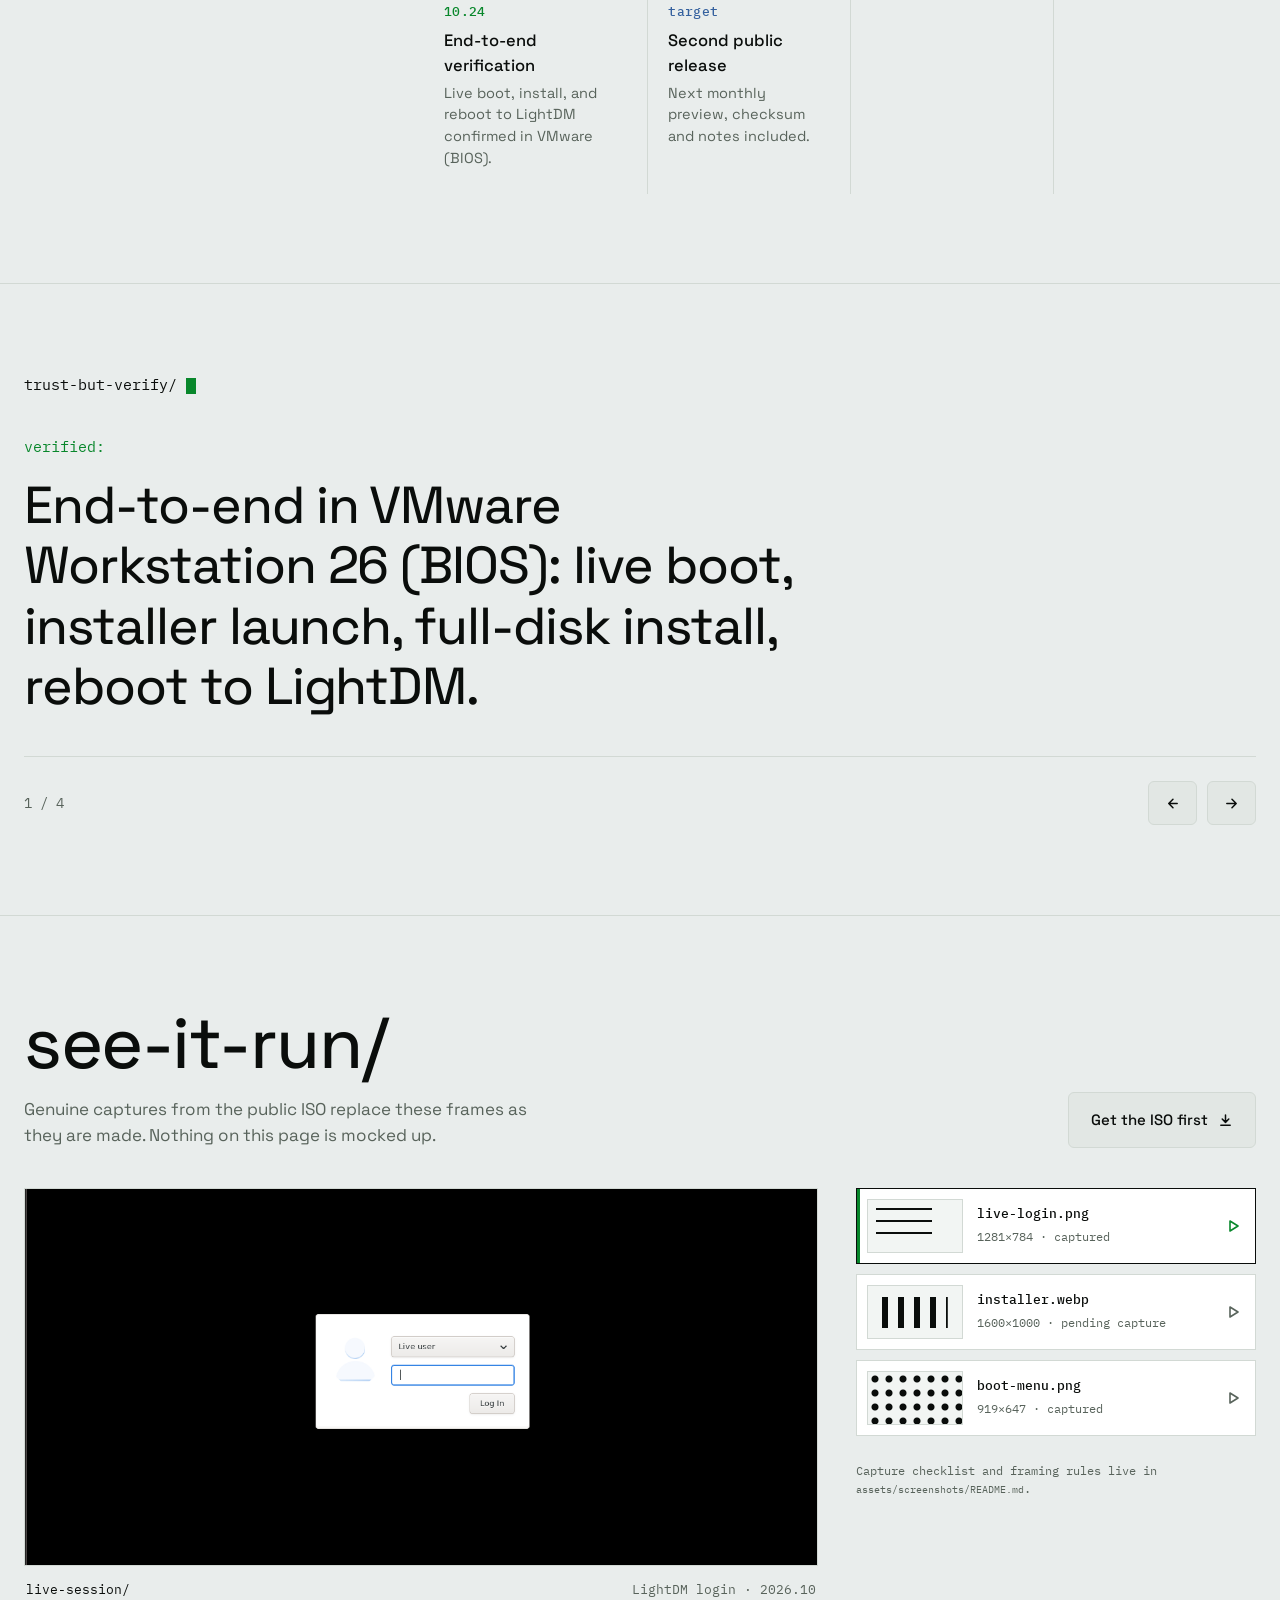
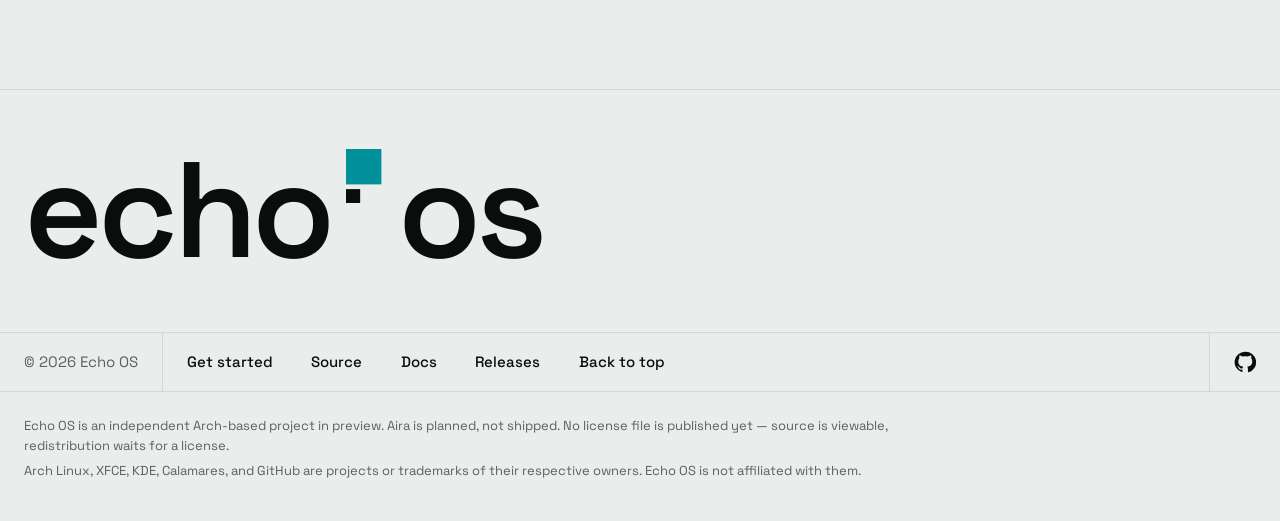
==== commit 2f6712b8: "Trim hero pitch back to original length, keep one-line remix message" ====
--- a/index.html
+++ b/index.html
@@ -108,7 +108,7 @@
           <p class="hero__statement" id="hero-statement">Plug and play.<br>Plug and work.<br>Go.</p>
         </div>
         <div class="hero__cell hero__cell--pitch">
-          <p class="hero__pitch">Echo OS is a plug-and-play operating system: write the ISO to a USB stick, boot any x86_64 machine into a full desktop, and install offline in minutes &mdash; nothing on your disk is touched until you say so. Every layer is a standalone component you can read, copy, and replace: drop in your own bootloader, your own core, your own installer &mdash; and assemble your own OS from the same parts. It is built to carry <a href="#receipts">Aira, the AI-on-OS layer<sup>*</sup></a>, as a first-class system layer: in development, and never shipped quietly. Remix terms land with the project license, being worked out in the open.</p>
+          <p class="hero__pitch">Echo OS is a plug-and-play operating system: write the ISO to a USB stick, boot any x86_64 machine into a full desktop, and install offline in minutes &mdash; nothing on your disk is touched until you say so. Every layer is a swappable component: bring your own bootloader and assemble your own OS. It is built to carry <a href="#receipts">Aira, the AI-on-OS layer<sup>*</sup></a>, as a first-class system layer: in development, and never shipped quietly.</p>
           <a class="cta cta--primary cta--wide" href="#get-the-iso">
             Download the preview ISO &bull; Free
             <svg class="icon" viewBox="0 0 16 16" aria-hidden="true"><path d="M4 12 12 4M6 4h6v6"/></svg>
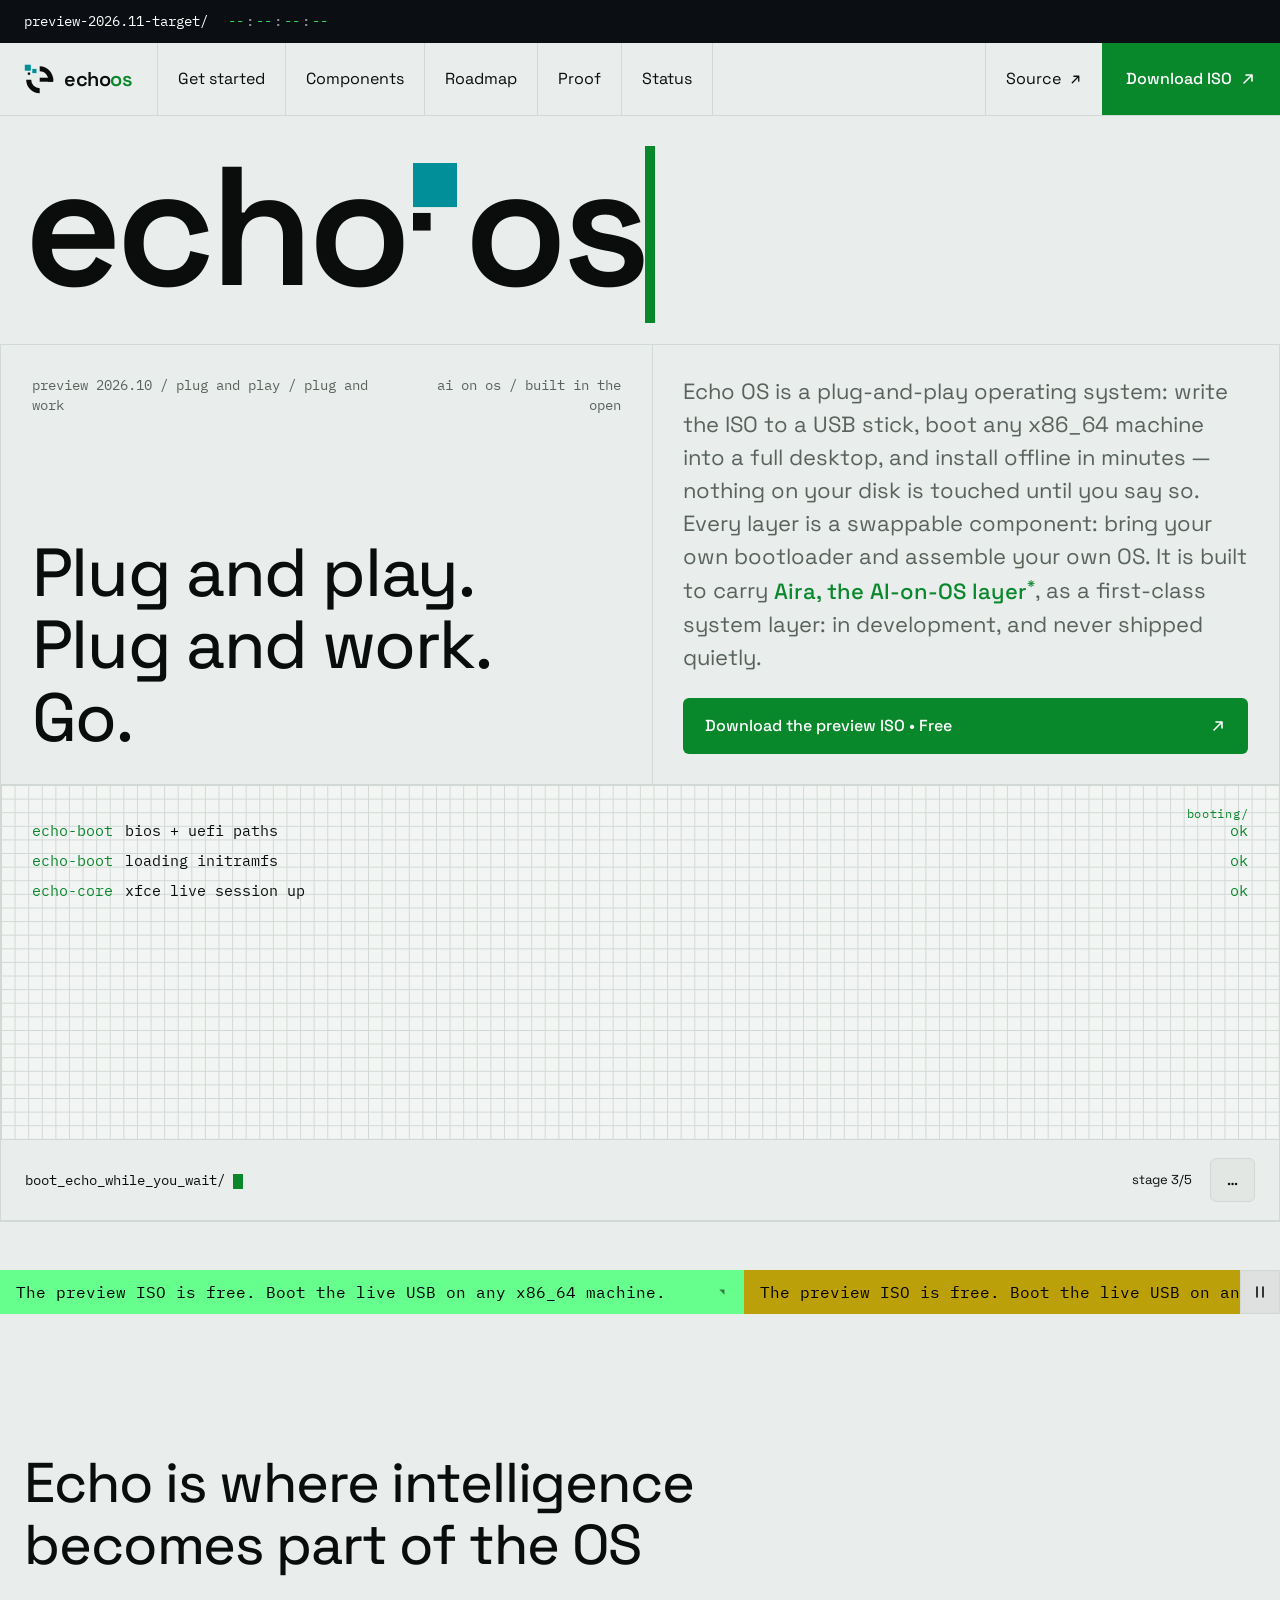
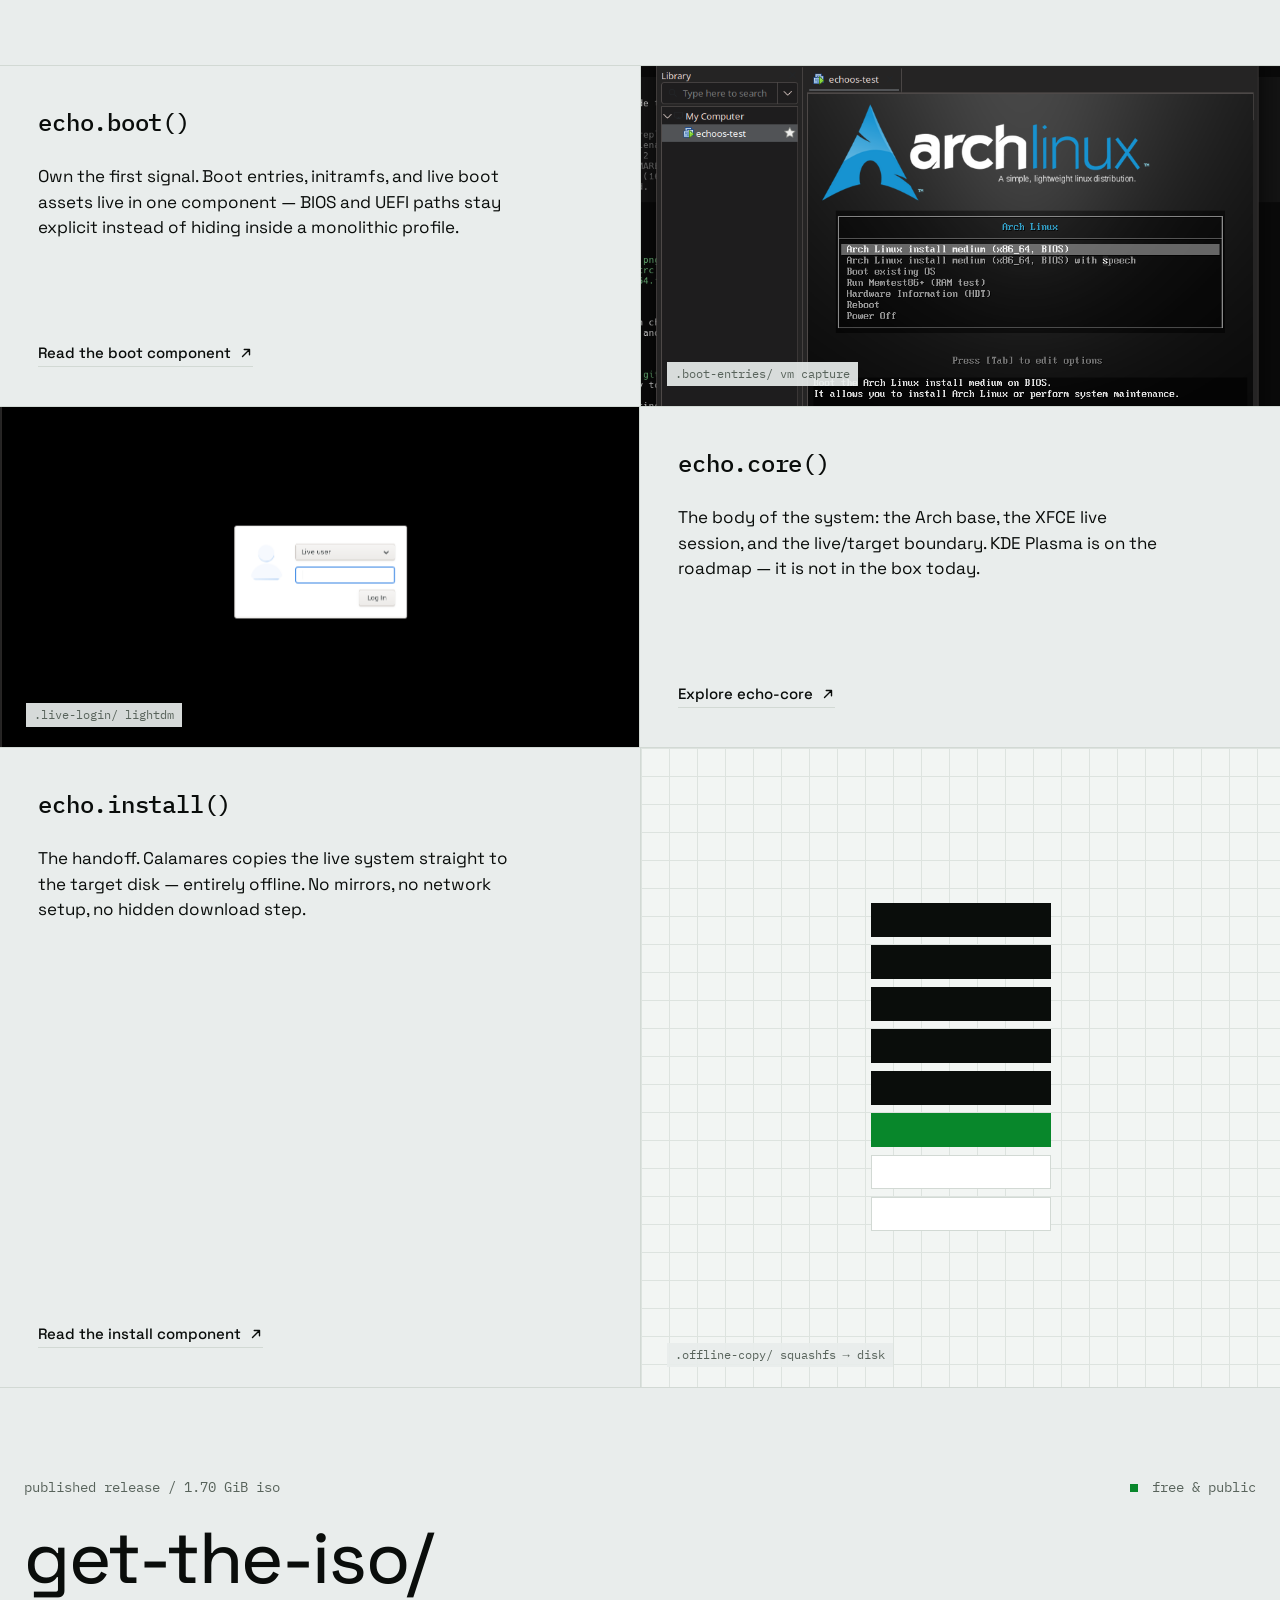
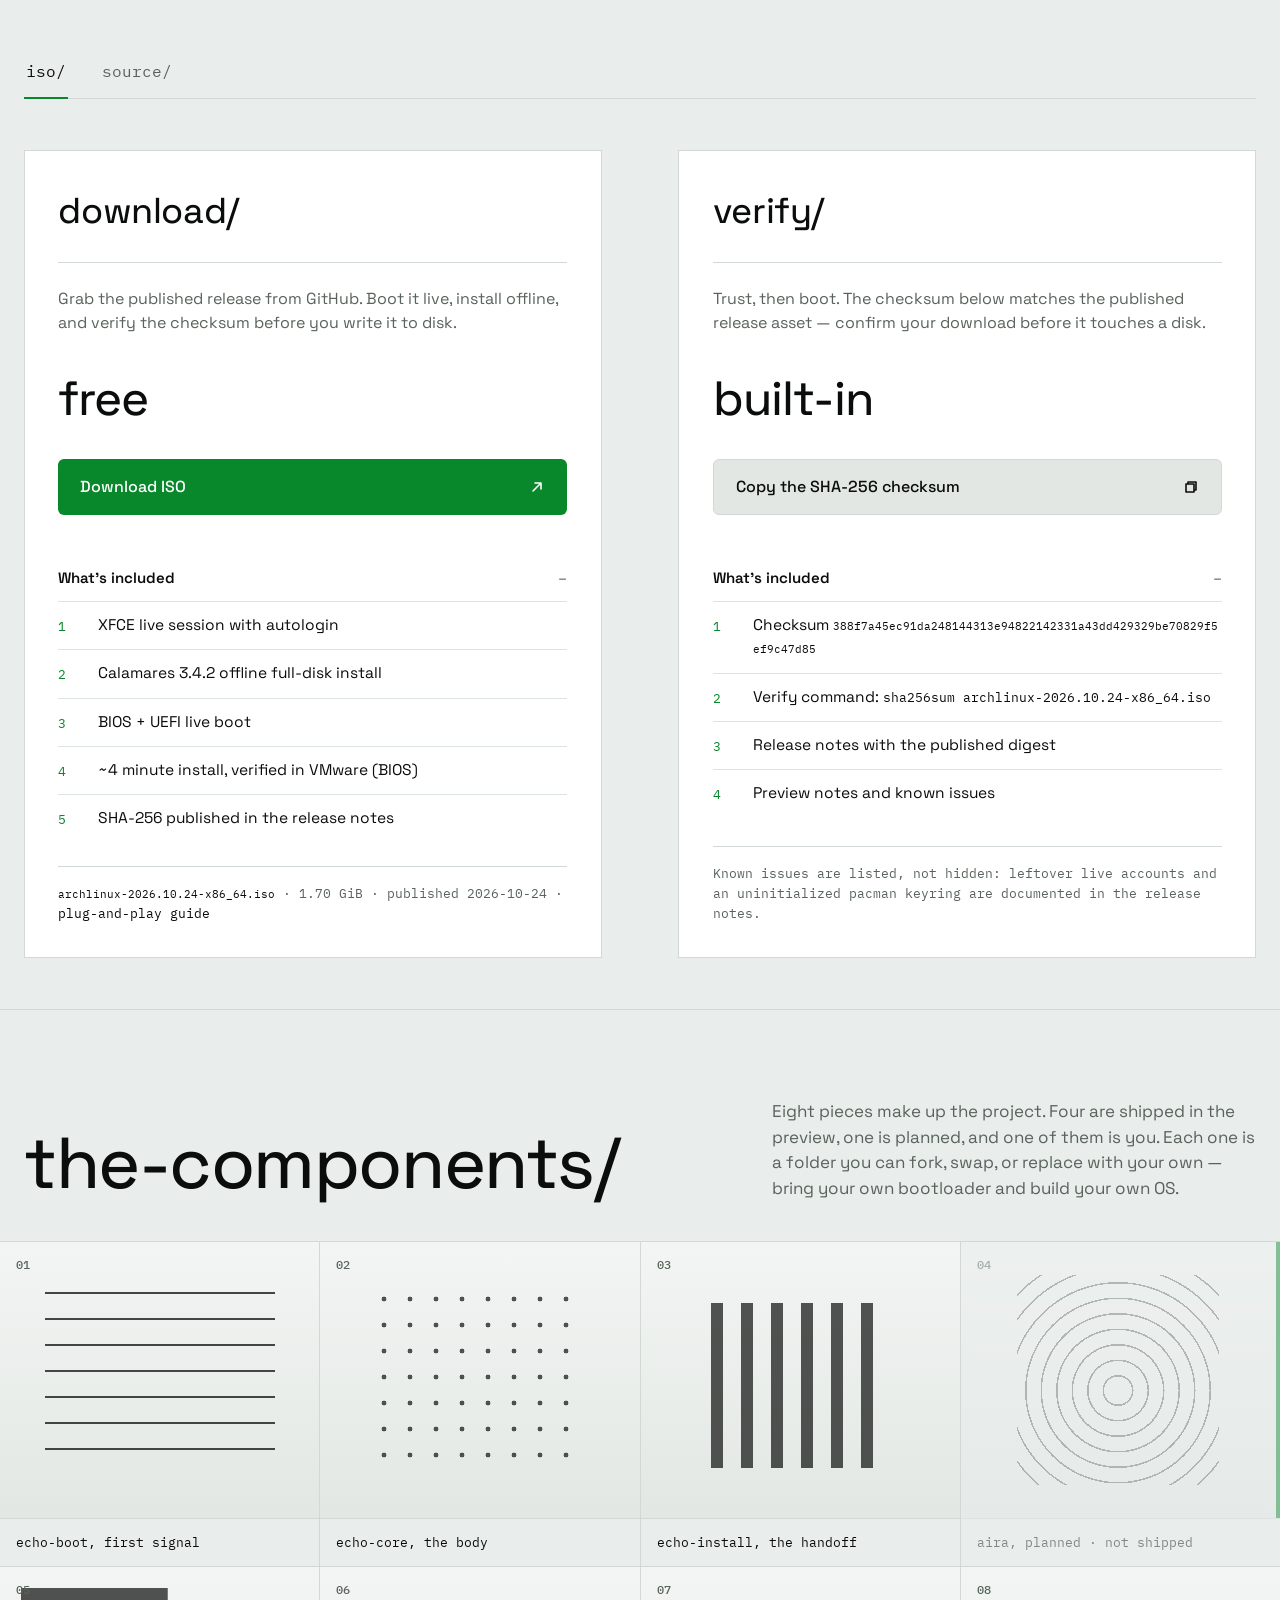
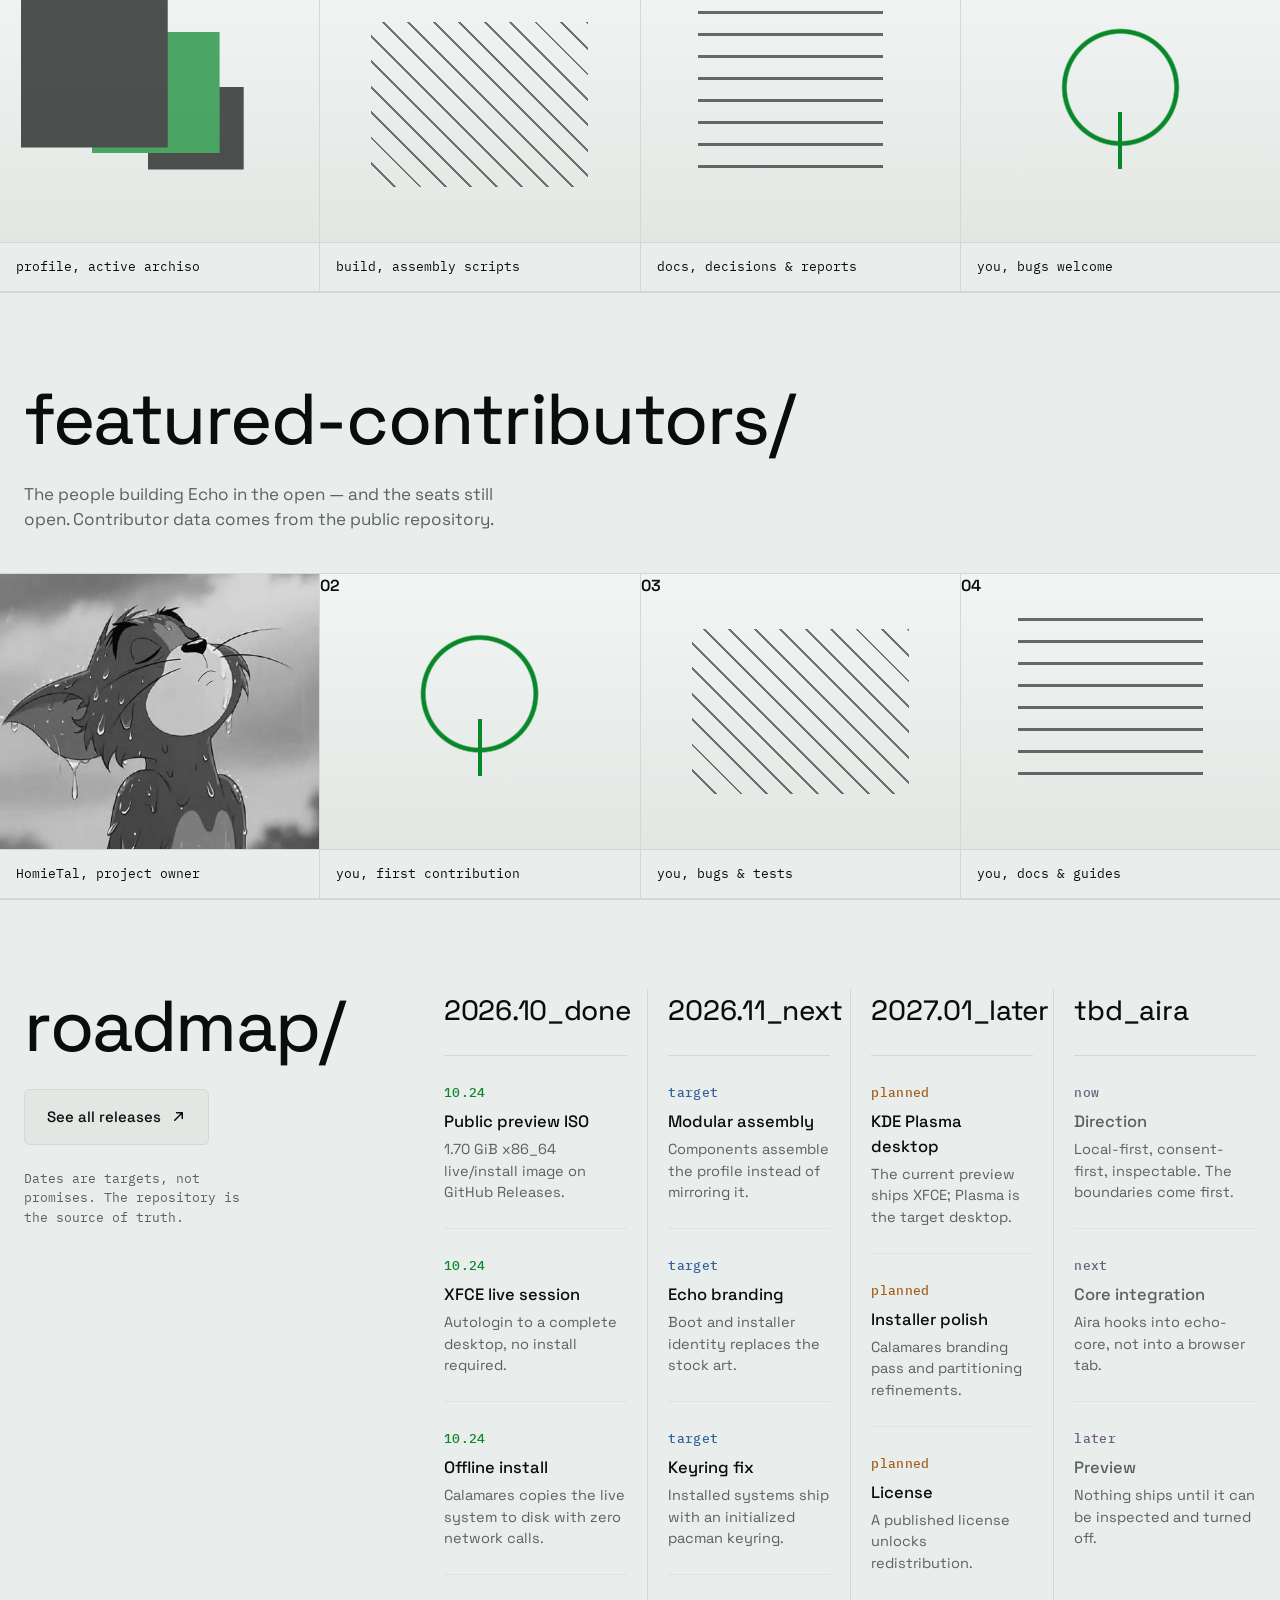
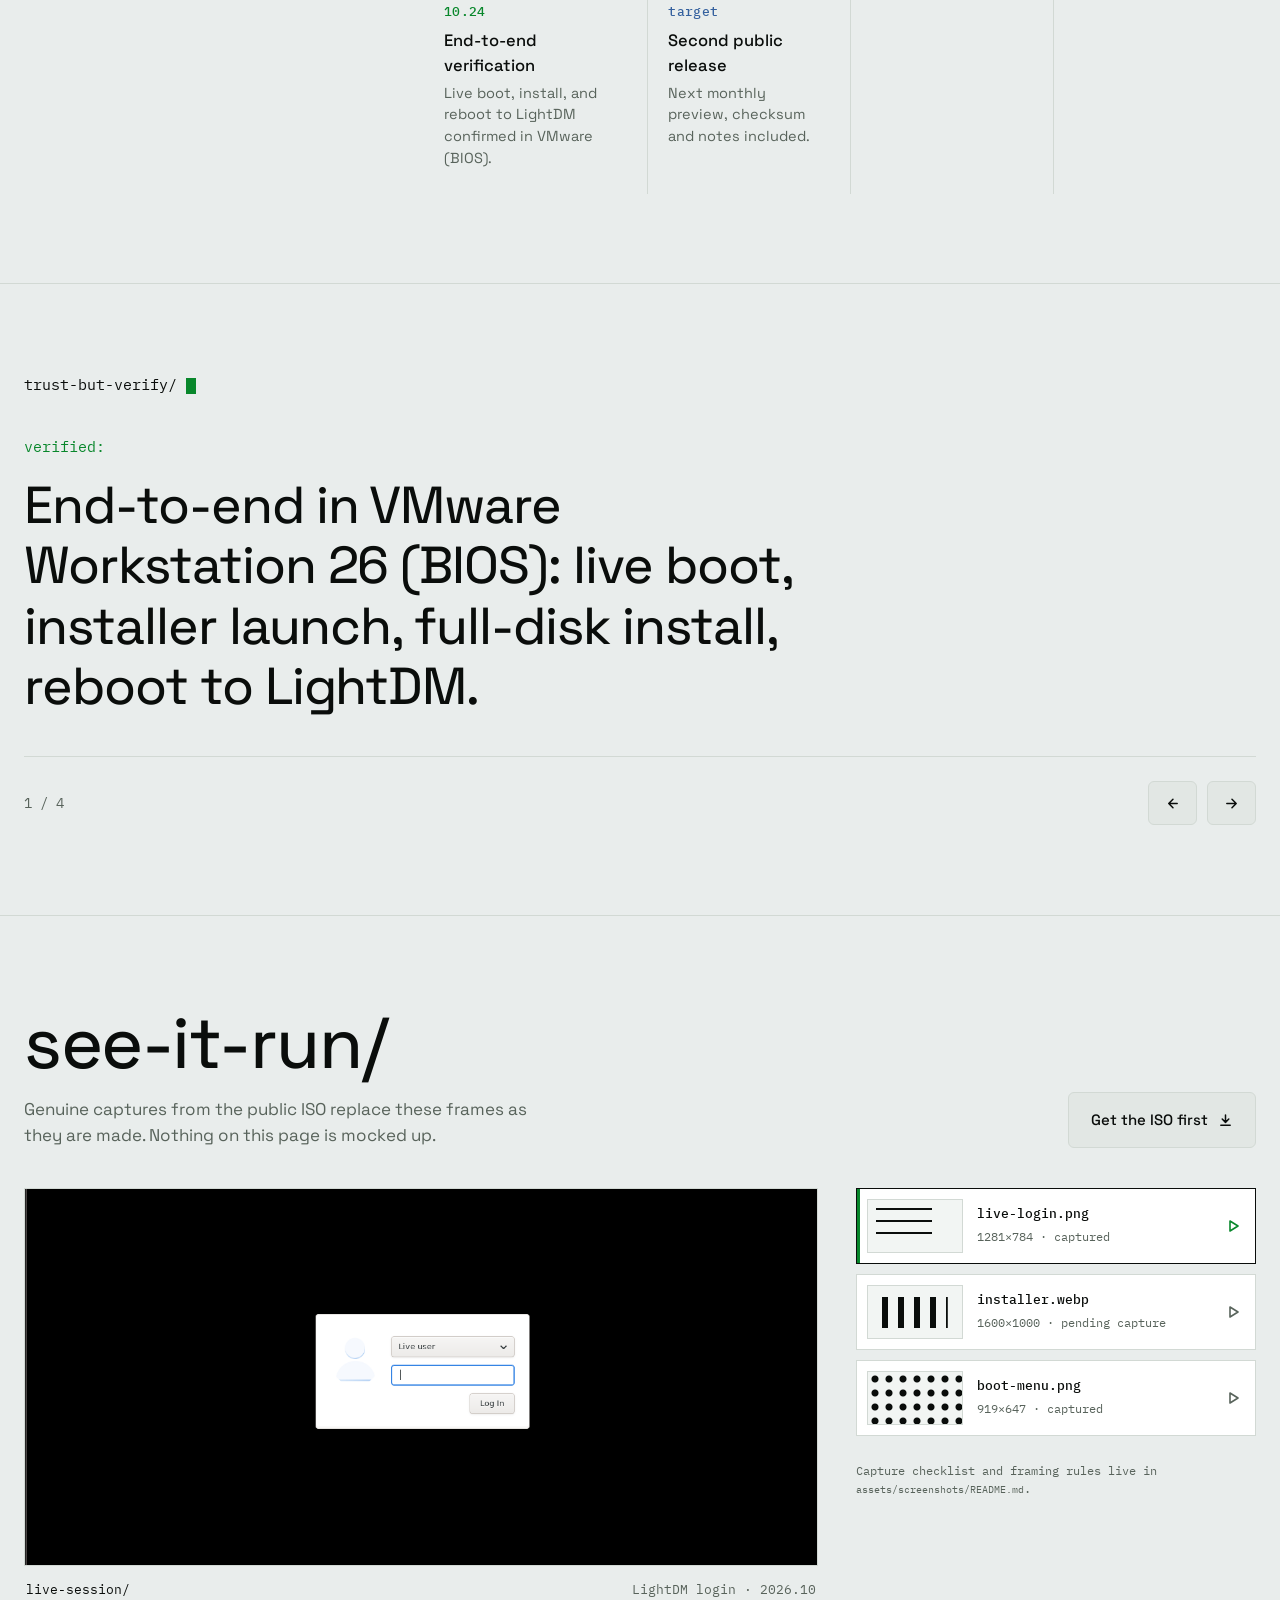
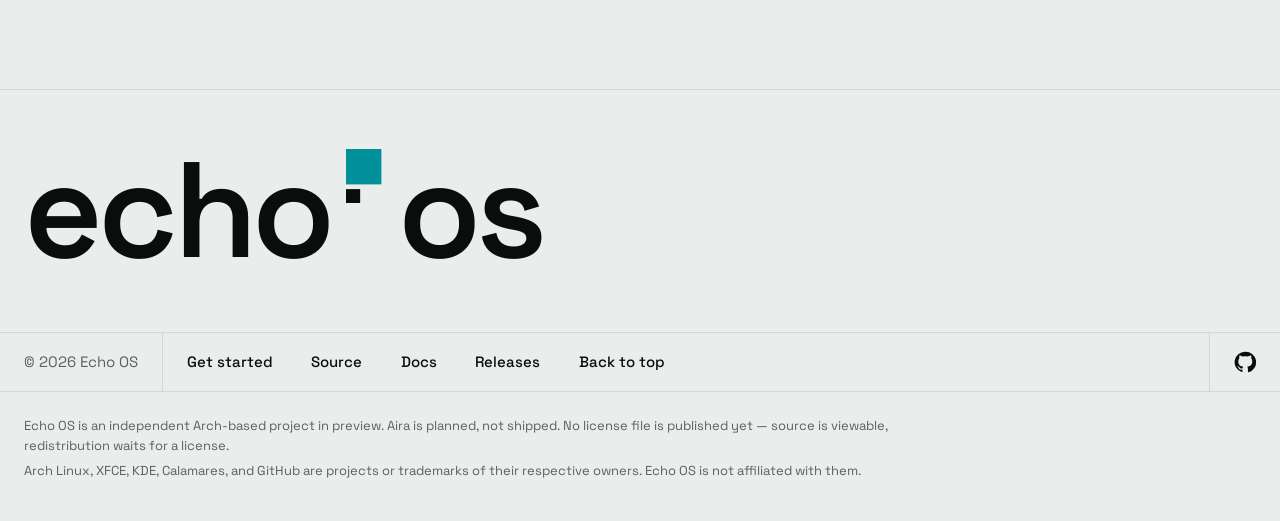
==== commit 0d009f74: "Simplified high-contrast favicon for small sizes; cache-bust icon URL" ====
--- a/index.html
+++ b/index.html
@@ -7,8 +7,8 @@
   <meta name="theme-color" content="#e9edec">
   <title>Echo OS — plug and play, plug and work, build your own OS</title>
   <meta name="description" content="Echo OS is a plug-and-play Arch-based operating system: boot the live USB on any x86_64 machine and install offline in minutes. Modular components — bring your own bootloader and build your own OS. Aira, the AI-on-OS layer, is in development.">
-  <link rel="icon" href="assets/img/favicon.svg" type="image/svg+xml">
-  <link rel="apple-touch-icon" href="assets/img/favicon.svg">
+  <link rel="icon" href="assets/img/favicon.svg?v=2" type="image/svg+xml">
+  <link rel="apple-touch-icon" href="assets/img/favicon.svg?v=2">
   <link rel="manifest" href="site.webmanifest">
   <link rel="preload" href="assets/fonts/space-grotesk-var.woff2" as="font" type="font/woff2" crossorigin>
   <link rel="preload" href="assets/fonts/ibm-plex-mono-400.woff2" as="font" type="font/woff2" crossorigin>
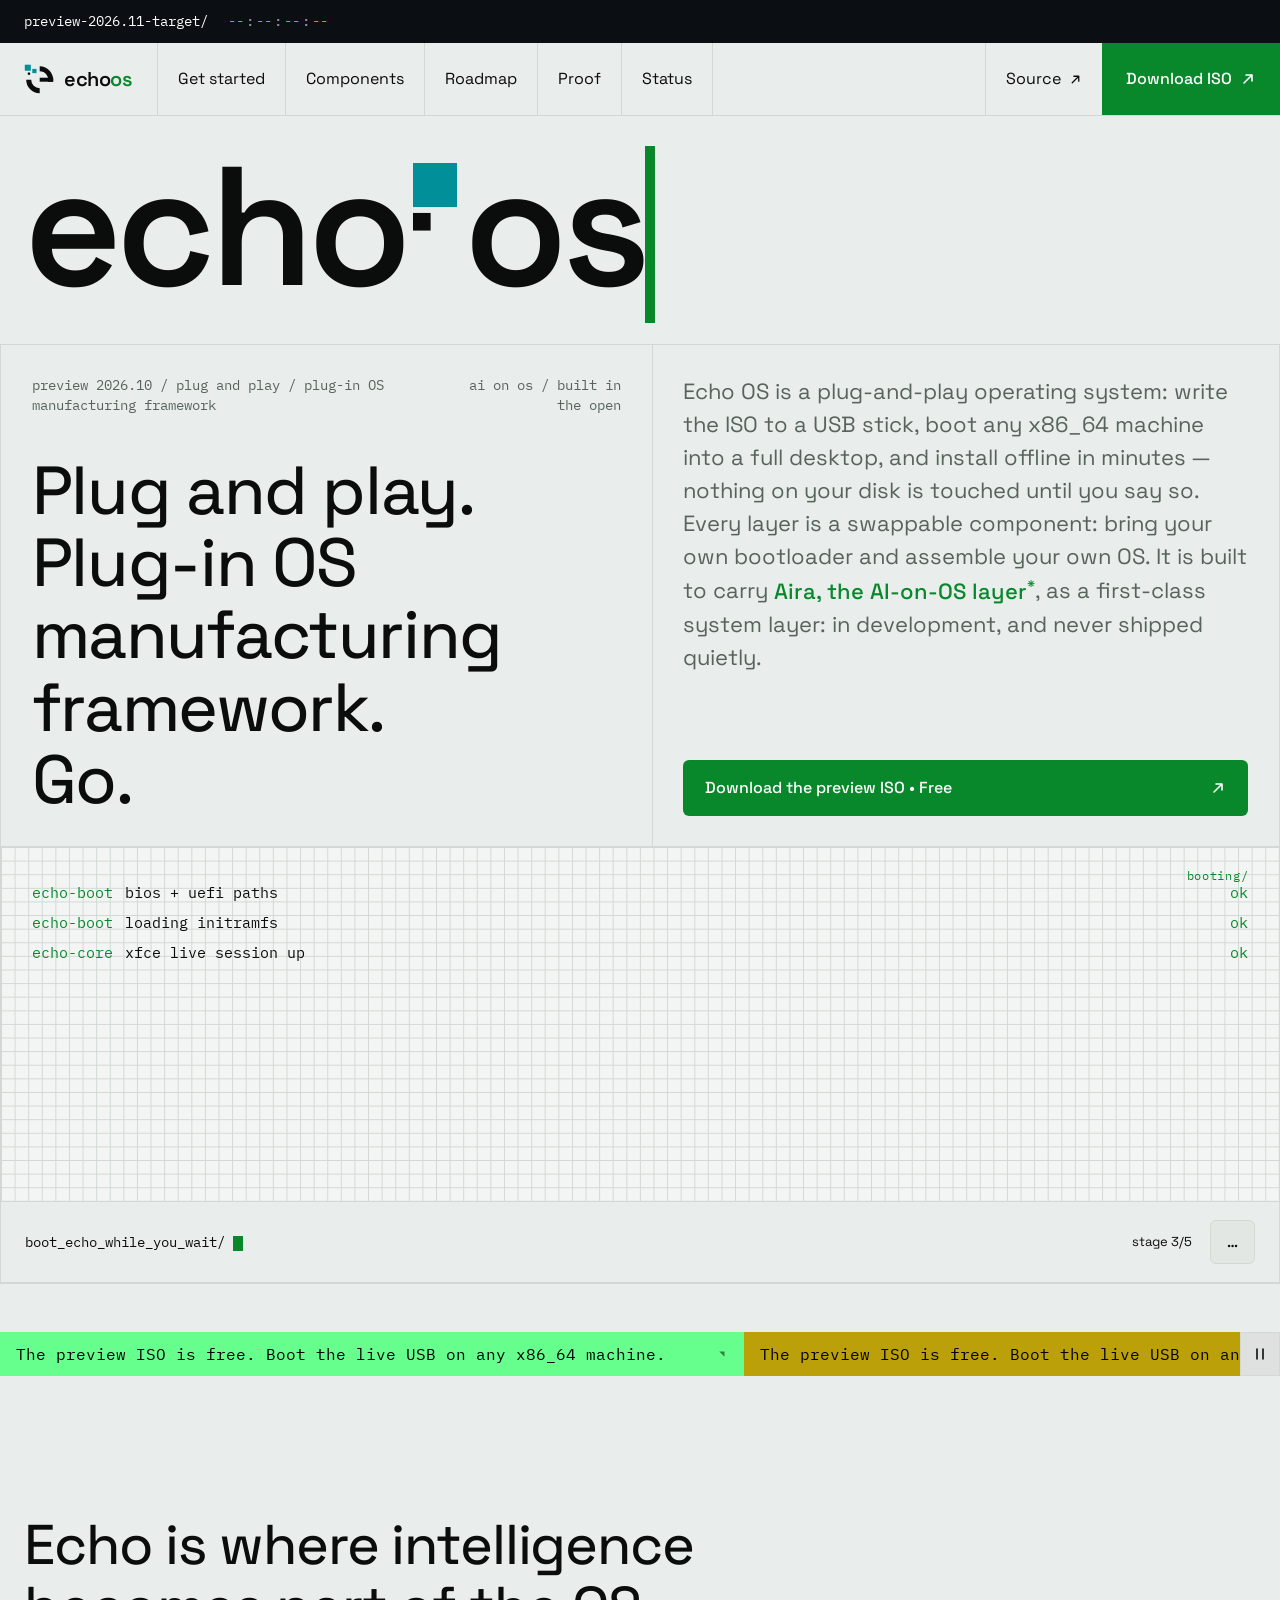
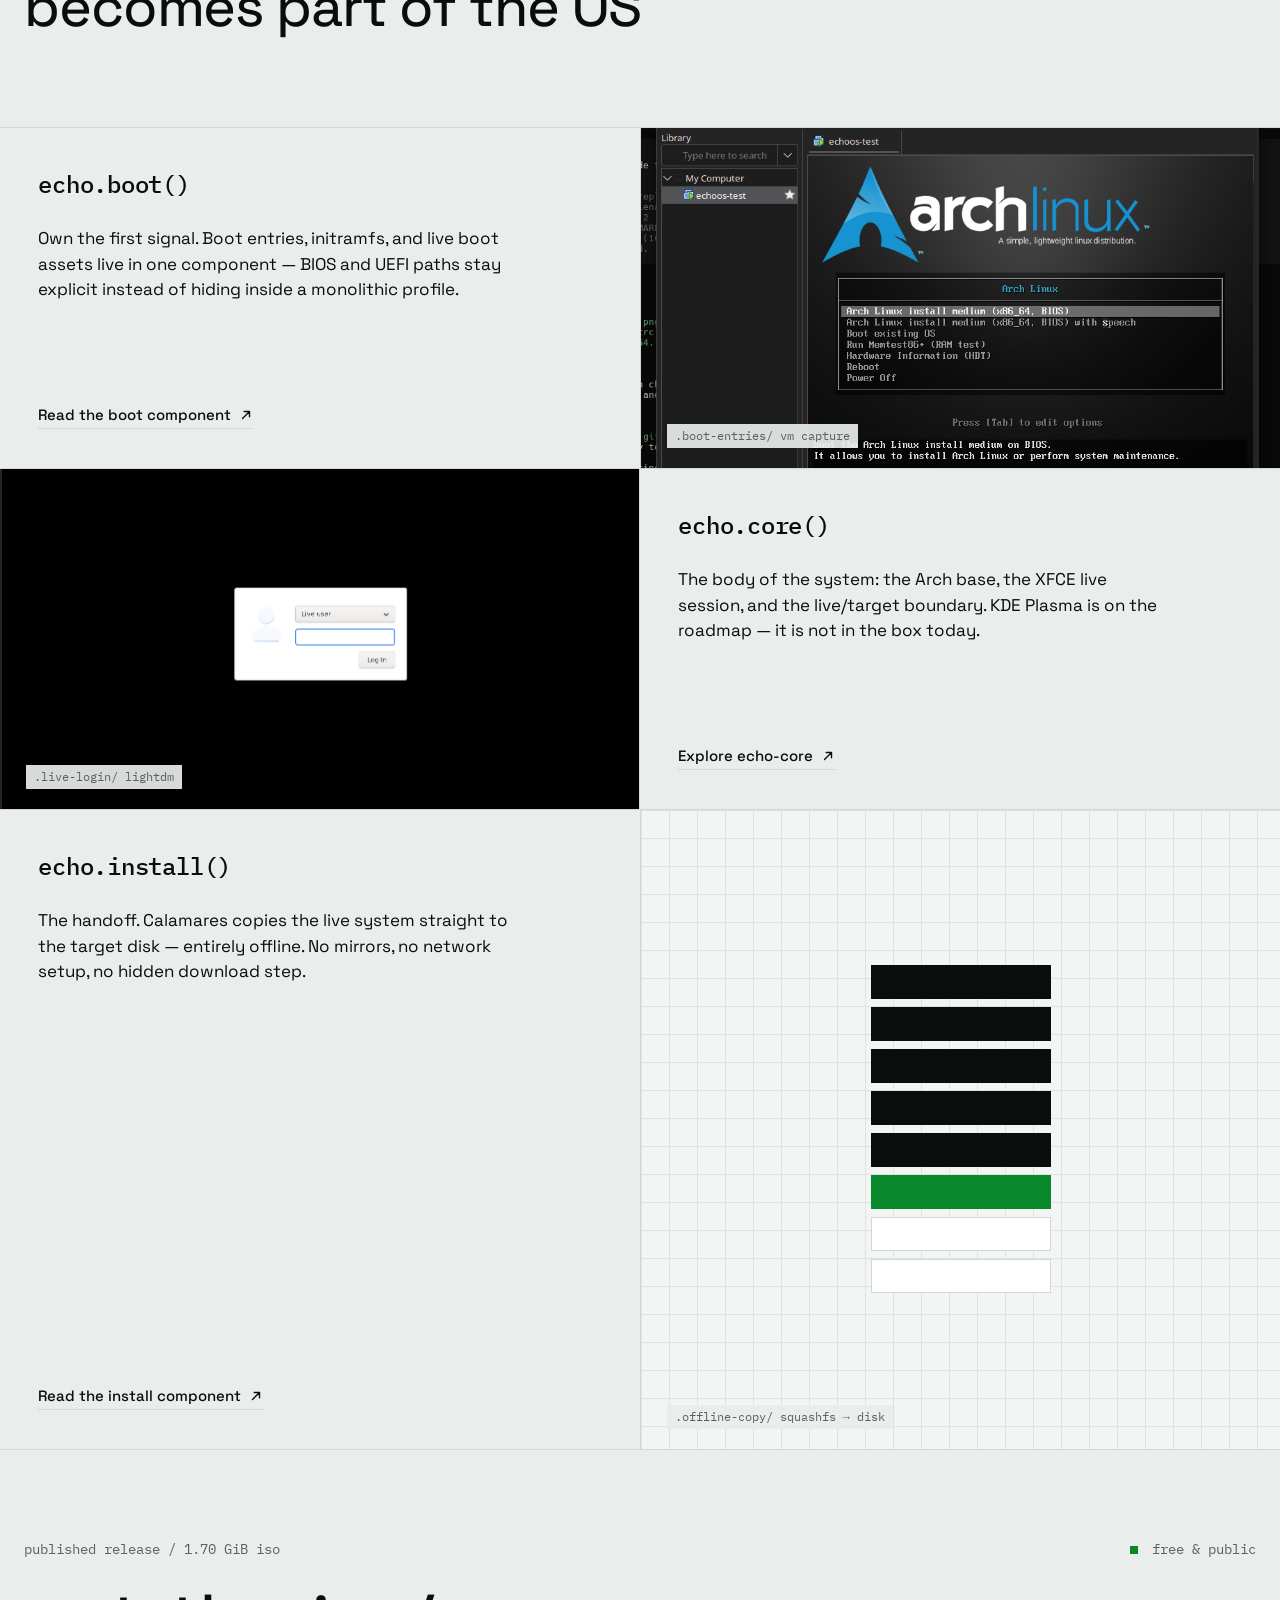
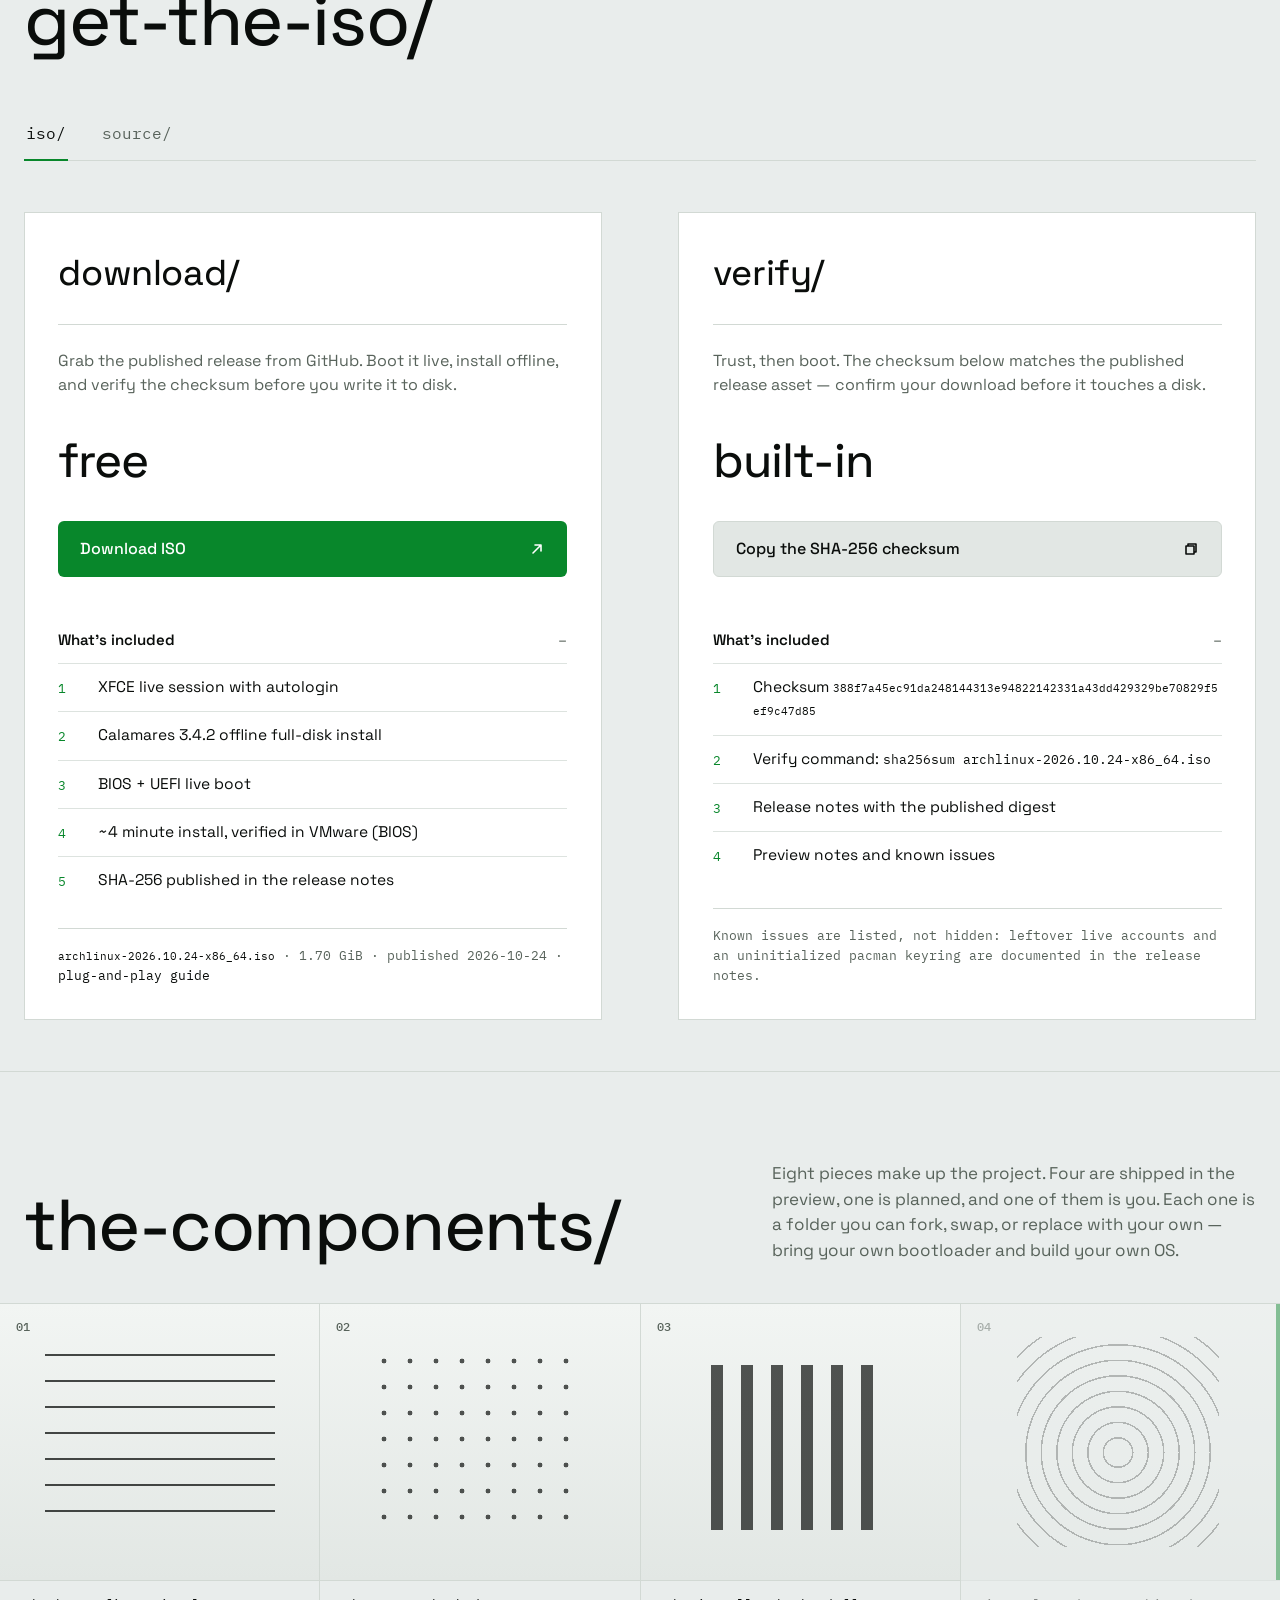
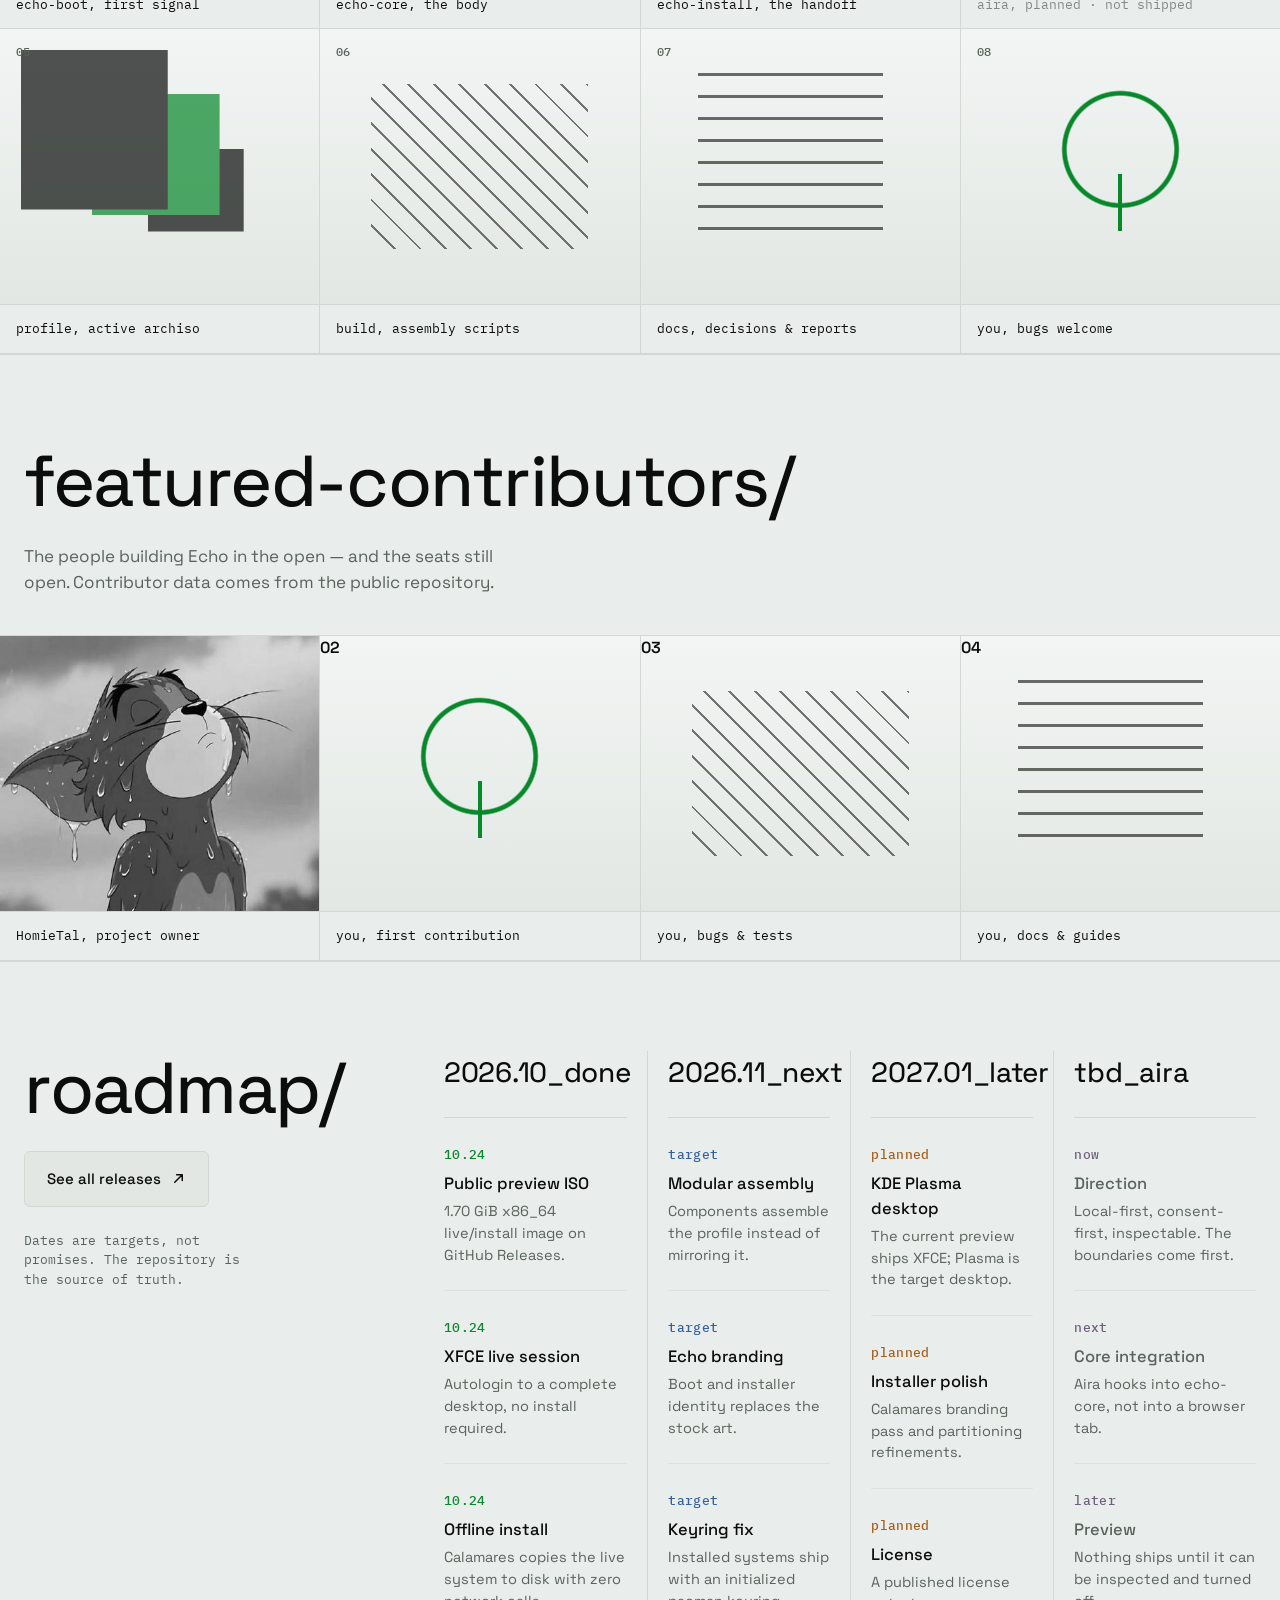
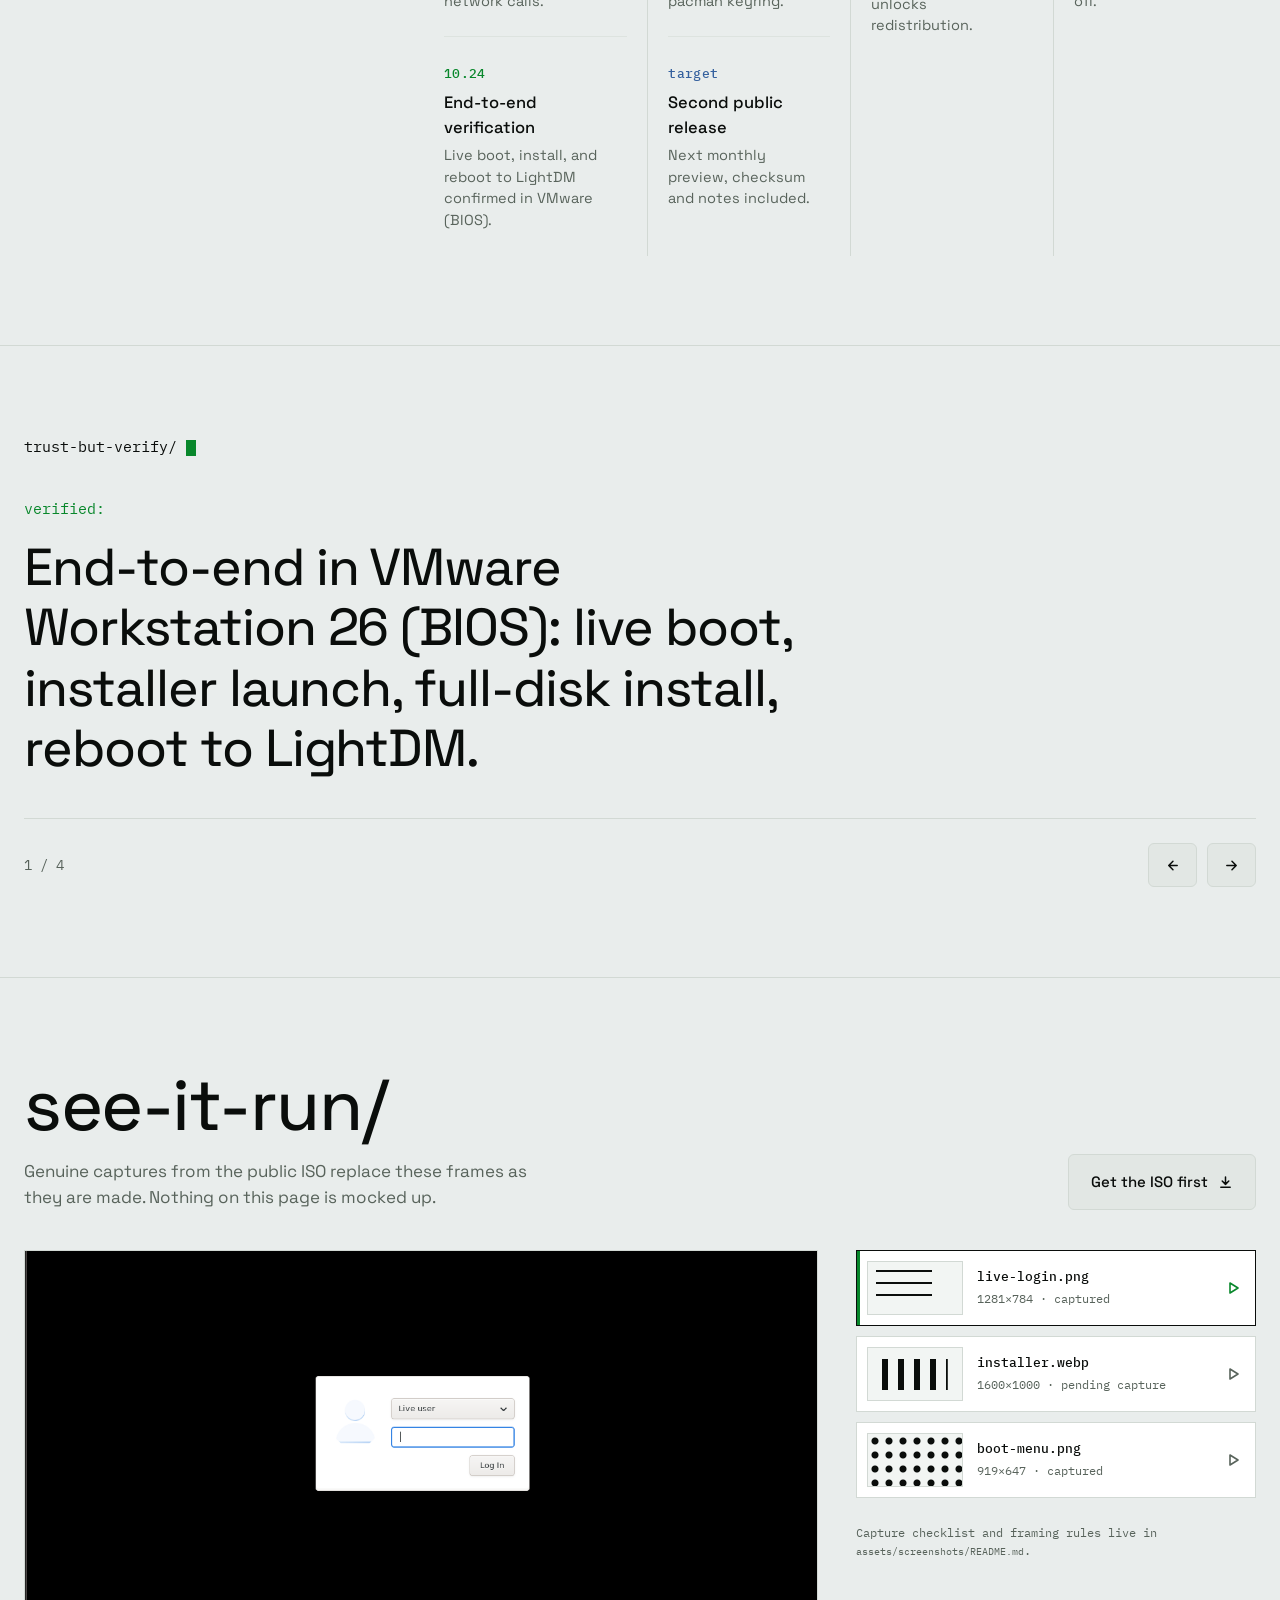
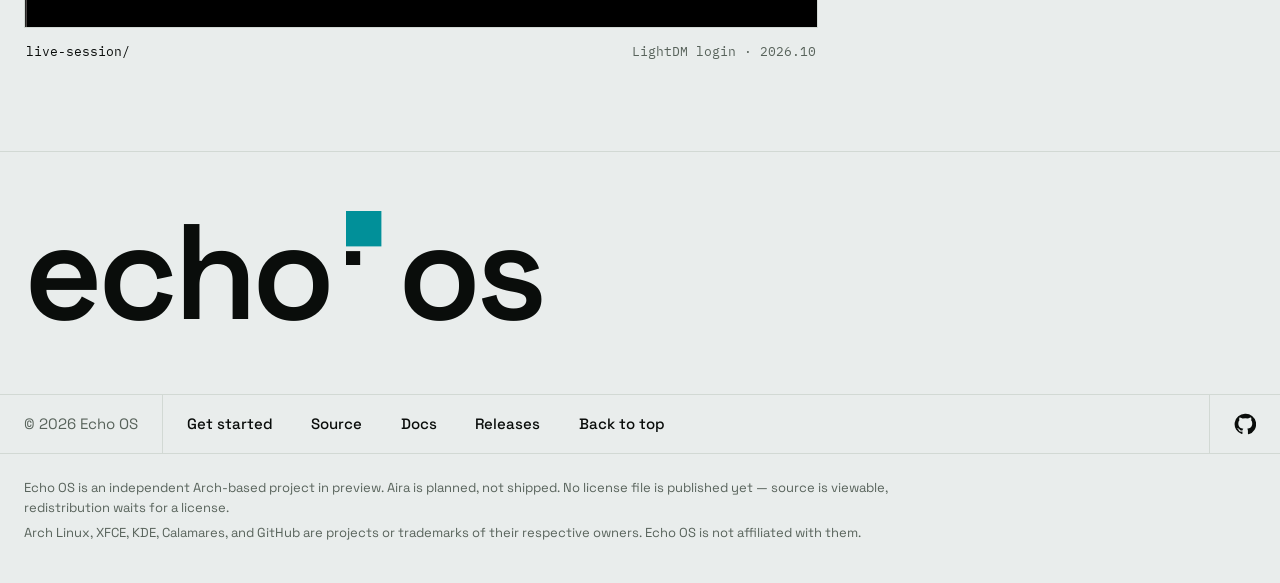
==== commit 4adbf695: "Replace plug and work with plug-in OS manufacturing framework messaging" ====
--- a/index.html
+++ b/index.html
@@ -5,7 +5,7 @@
   <meta name="viewport" content="width=device-width, initial-scale=1, viewport-fit=cover">
   <meta name="color-scheme" content="light">
   <meta name="theme-color" content="#e9edec">
-  <title>Echo OS — plug and play, plug and work, build your own OS</title>
+  <title>Echo OS — plug and play, the plug-in OS manufacturing framework</title>
   <meta name="description" content="Echo OS is a plug-and-play Arch-based operating system: boot the live USB on any x86_64 machine and install offline in minutes. Modular components — bring your own bootloader and build your own OS. Aira, the AI-on-OS layer, is in development.">
   <link rel="icon" href="assets/img/favicon.svg?v=2" type="image/svg+xml">
   <link rel="apple-touch-icon" href="assets/img/favicon.svg?v=2">
@@ -14,7 +14,7 @@
   <link rel="preload" href="assets/fonts/ibm-plex-mono-400.woff2" as="font" type="font/woff2" crossorigin>
   <link rel="stylesheet" href="assets/css/styles.css">
   <meta property="og:type" content="website">
-  <meta property="og:title" content="Echo OS — plug and play, plug and work, build your own OS">
+  <meta property="og:title" content="Echo OS — plug and play, the plug-in OS manufacturing framework">
   <meta property="og:description" content="Boot the live USB, install offline in minutes. Aira, the AI-on-OS layer, is in development.">
   <meta property="og:site_name" content="Echo OS">
   <meta property="og:url" content="https://homietal.github.io/Echo/">
@@ -23,7 +23,7 @@
   <meta property="og:image:height" content="630">
   <meta property="og:image:alt" content="Echo OS">
   <meta name="twitter:card" content="summary_large_image">
-  <meta name="twitter:title" content="Echo OS — plug and play, plug and work, build your own OS">
+  <meta name="twitter:title" content="Echo OS — plug and play, the plug-in OS manufacturing framework">
   <meta name="twitter:description" content="Boot the live USB, install offline in minutes. Aira, the AI-on-OS layer, is in development.">
   <meta name="twitter:image" content="https://homietal.github.io/Echo/assets/img/og.png">
   <script src="assets/js/main.js" defer></script>
@@ -102,10 +102,10 @@
       <div class="hero__grid" role="group" aria-label="Echo OS summary">
         <div class="hero__cell hero__cell--statement">
           <p class="mono-meta">
-            <span>preview 2026.10 / plug and play / plug and work</span>
+            <span>preview 2026.10 / plug and play / plug-in OS manufacturing framework</span>
             <span class="mono-meta__right">ai on os / built in the open</span>
           </p>
-          <p class="hero__statement" id="hero-statement">Plug and play.<br>Plug and work.<br>Go.</p>
+          <p class="hero__statement" id="hero-statement">Plug and play.<br>Plug-in OS manufacturing framework.<br>Go.</p>
         </div>
         <div class="hero__cell hero__cell--pitch">
           <p class="hero__pitch">Echo OS is a plug-and-play operating system: write the ISO to a USB stick, boot any x86_64 machine into a full desktop, and install offline in minutes &mdash; nothing on your disk is touched until you say so. Every layer is a swappable component: bring your own bootloader and assemble your own OS. It is built to carry <a href="#receipts">Aira, the AI-on-OS layer<sup>*</sup></a>, as a first-class system layer: in development, and never shipped quietly.</p>
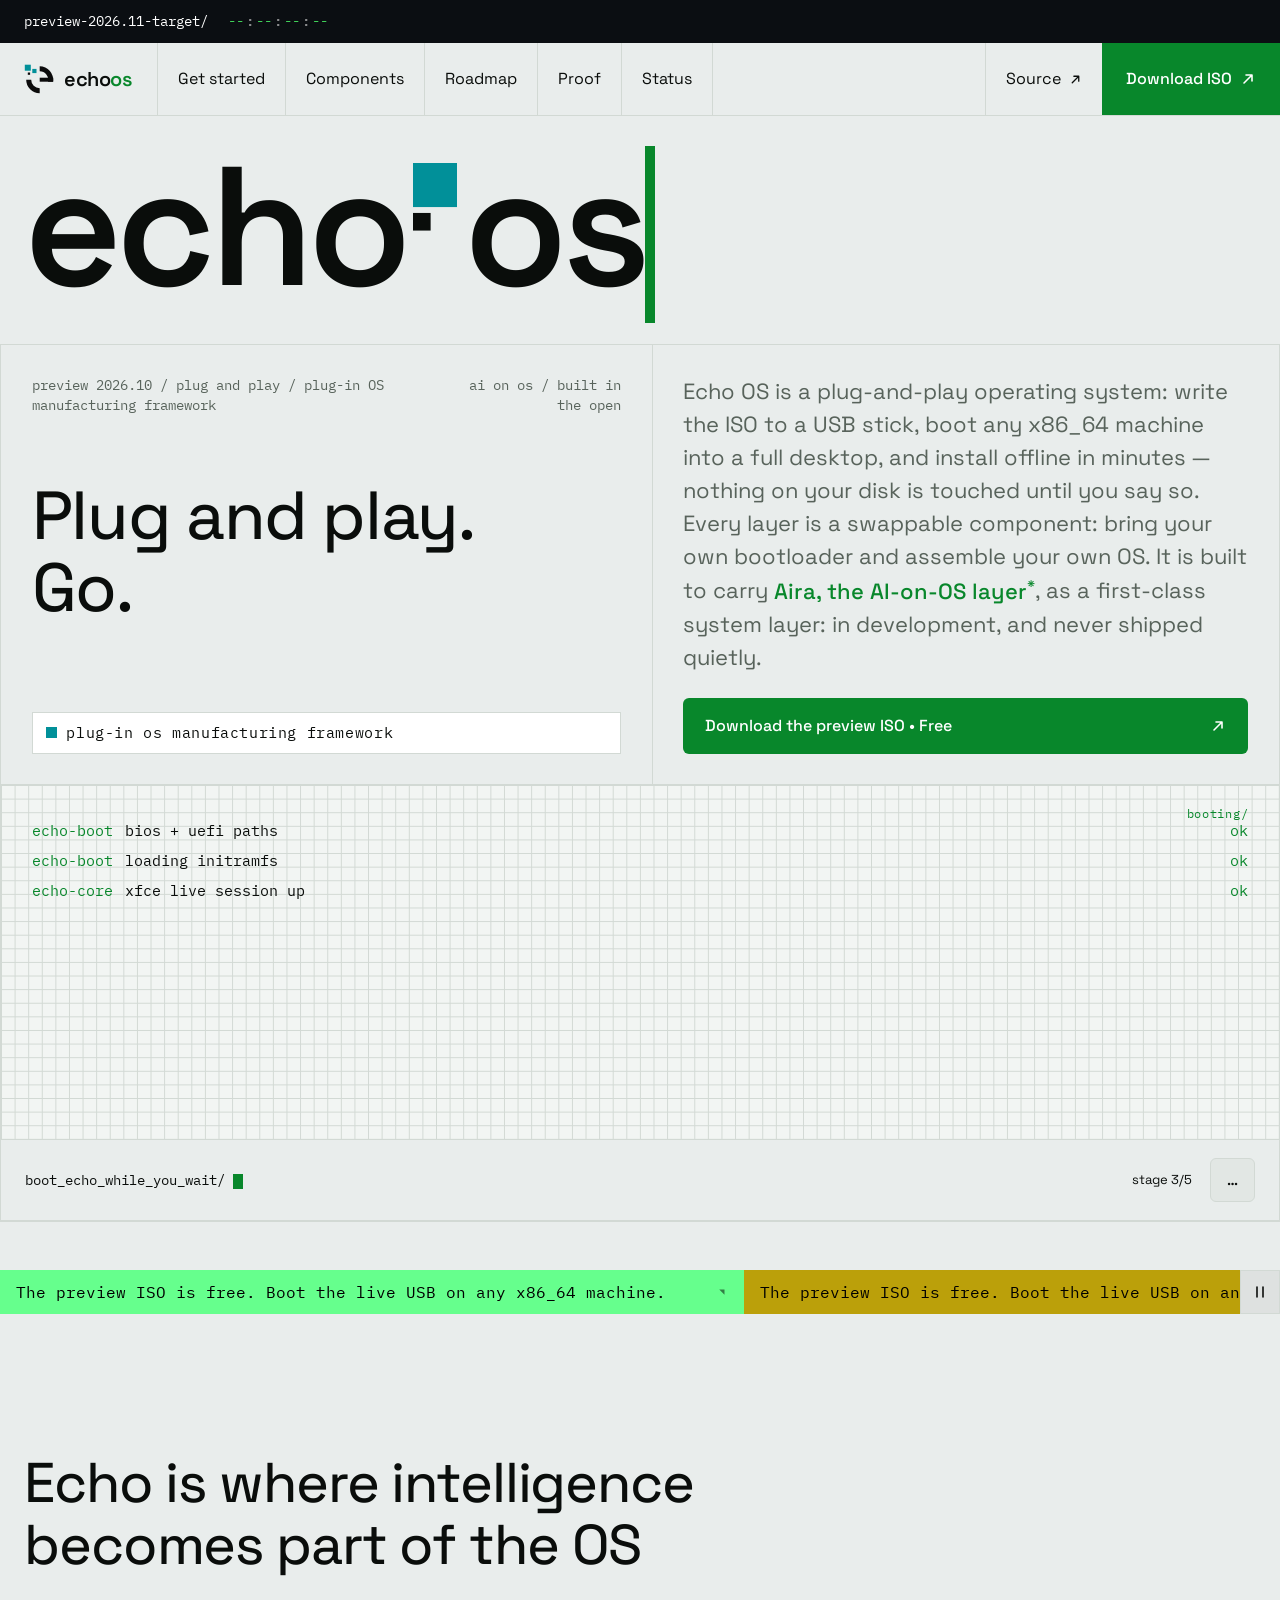
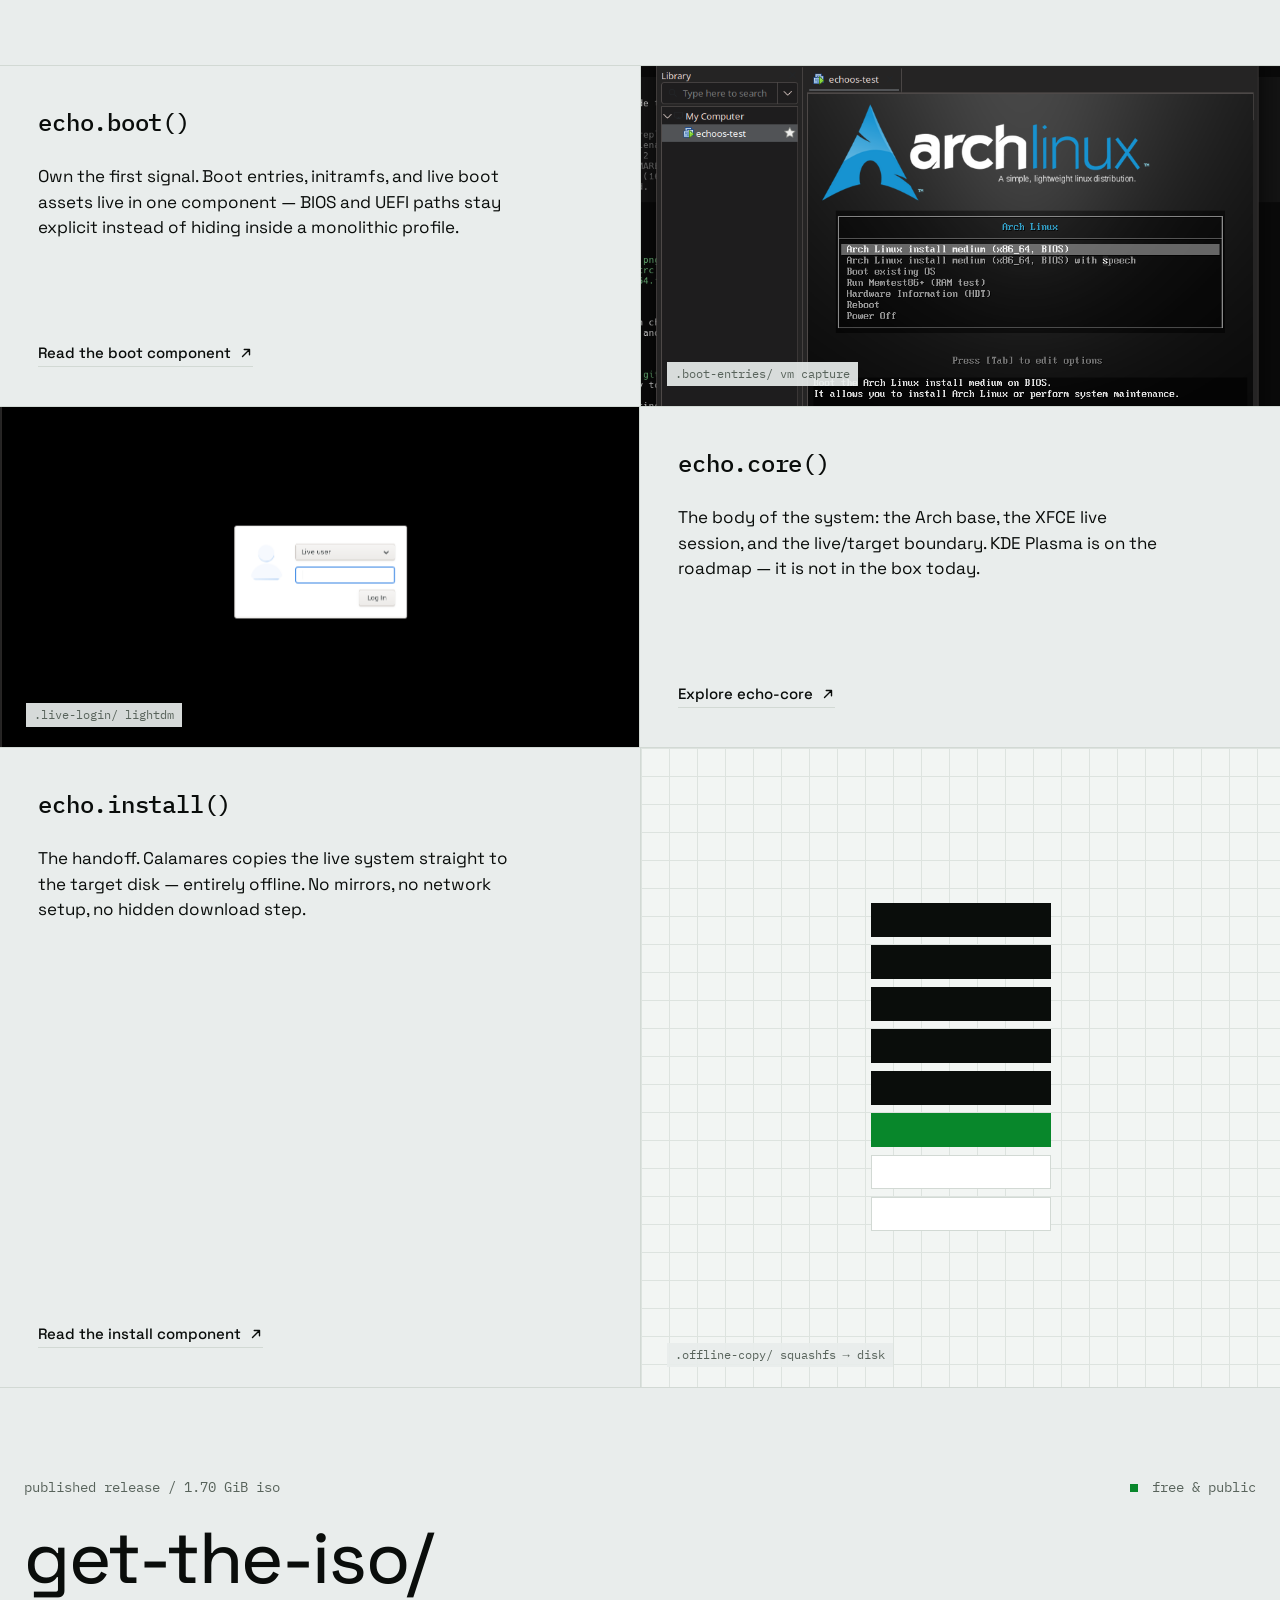
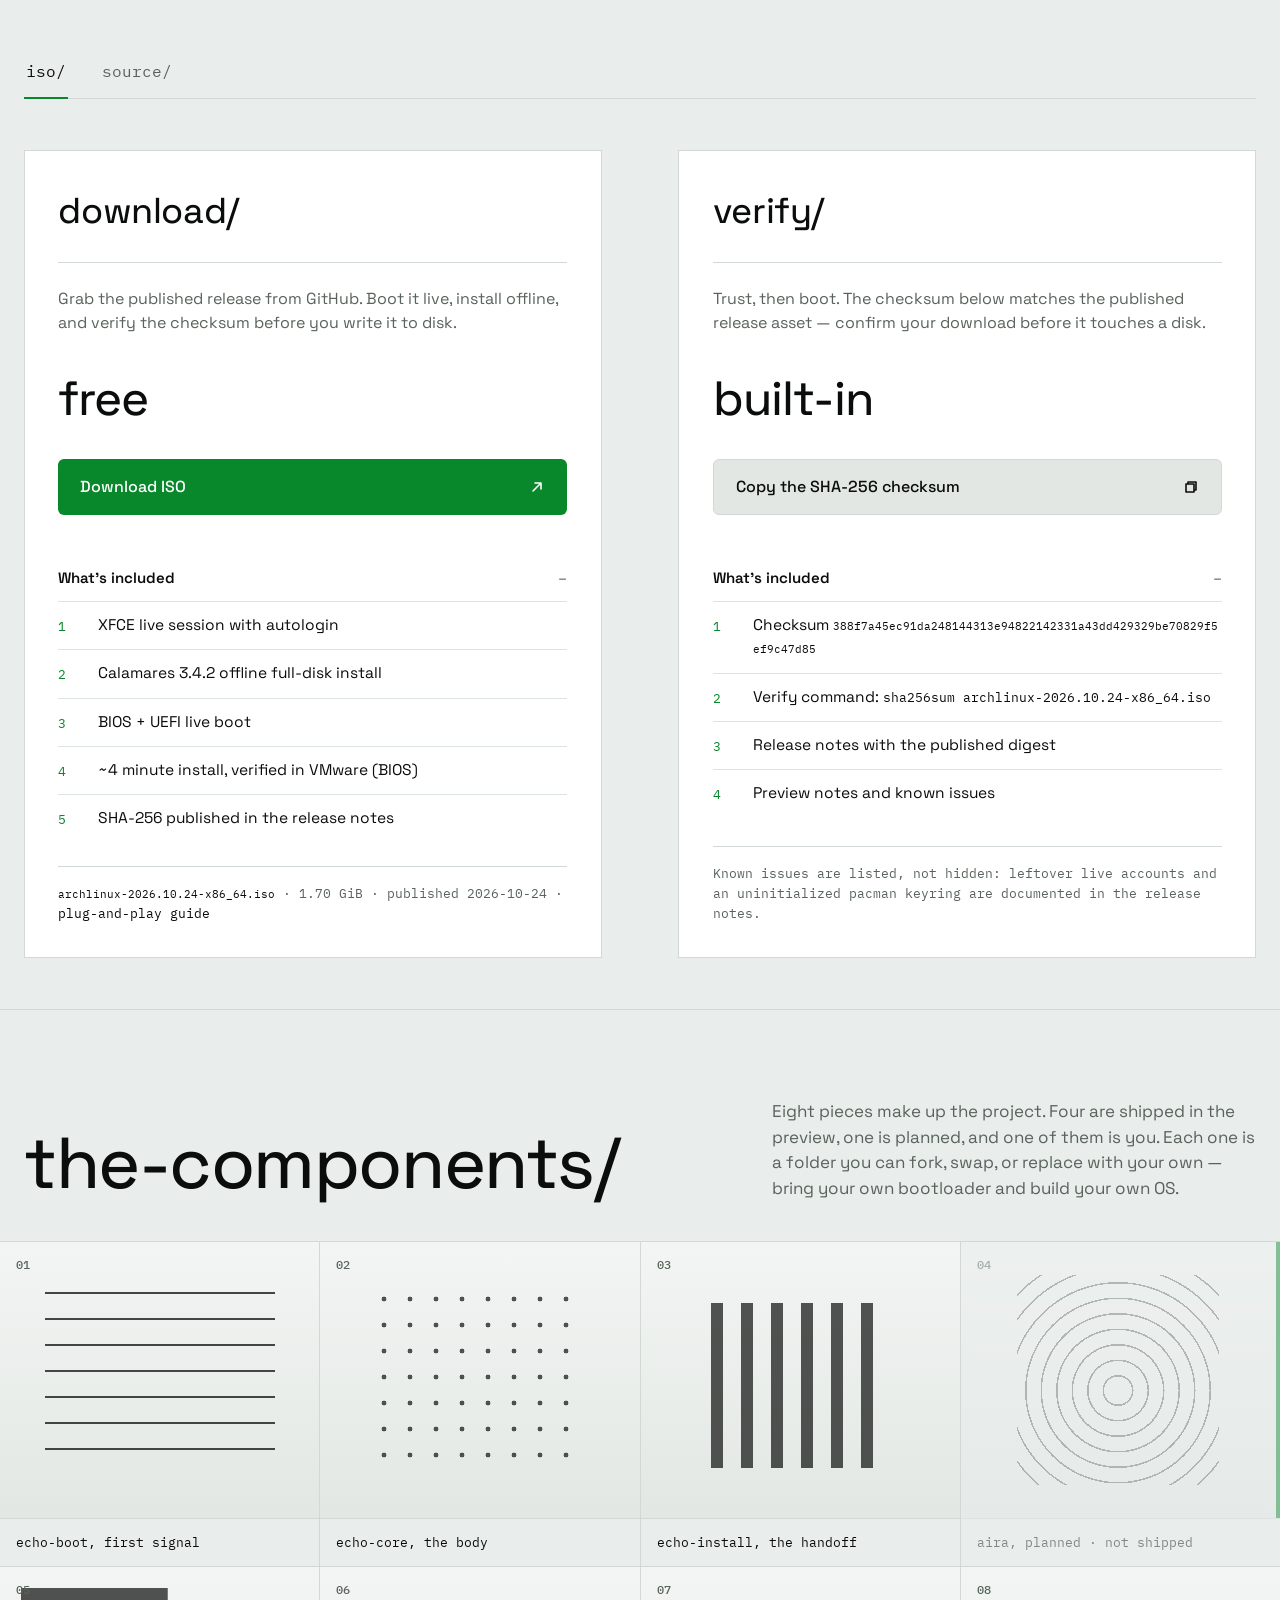
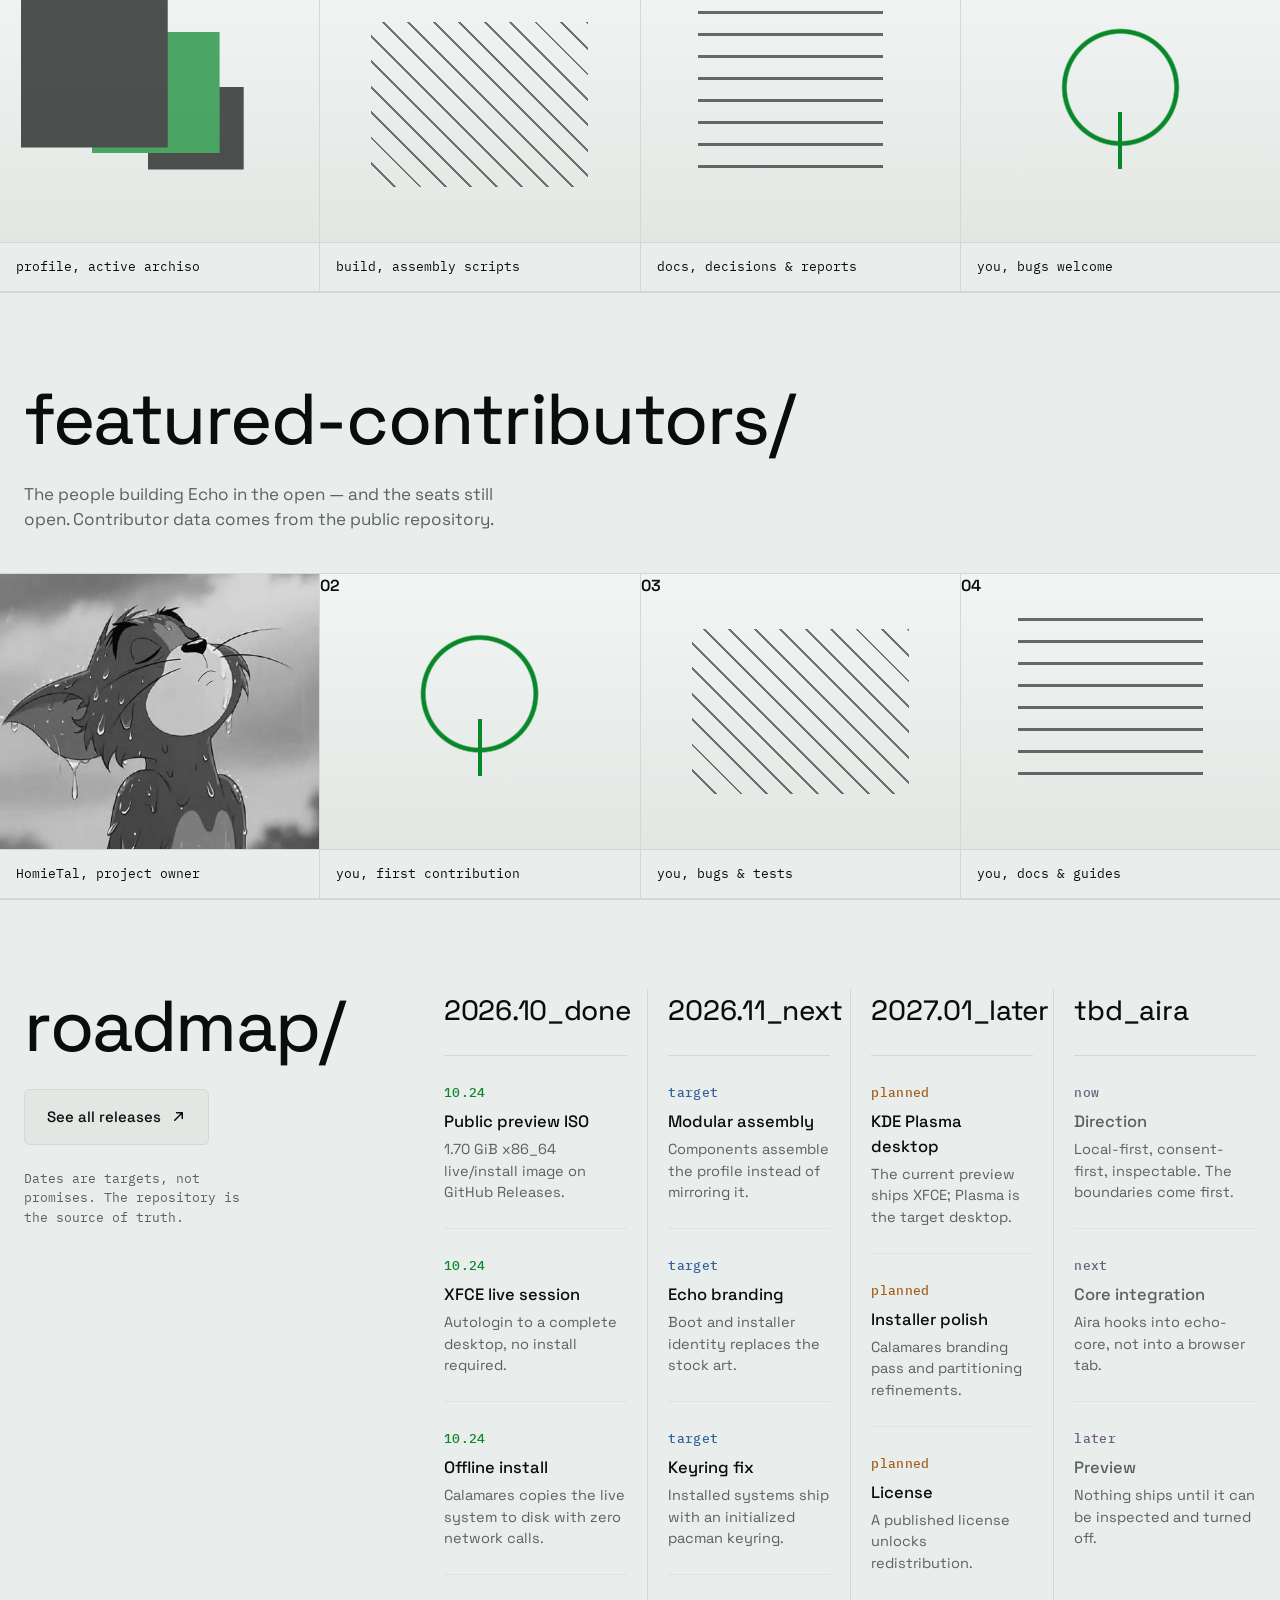
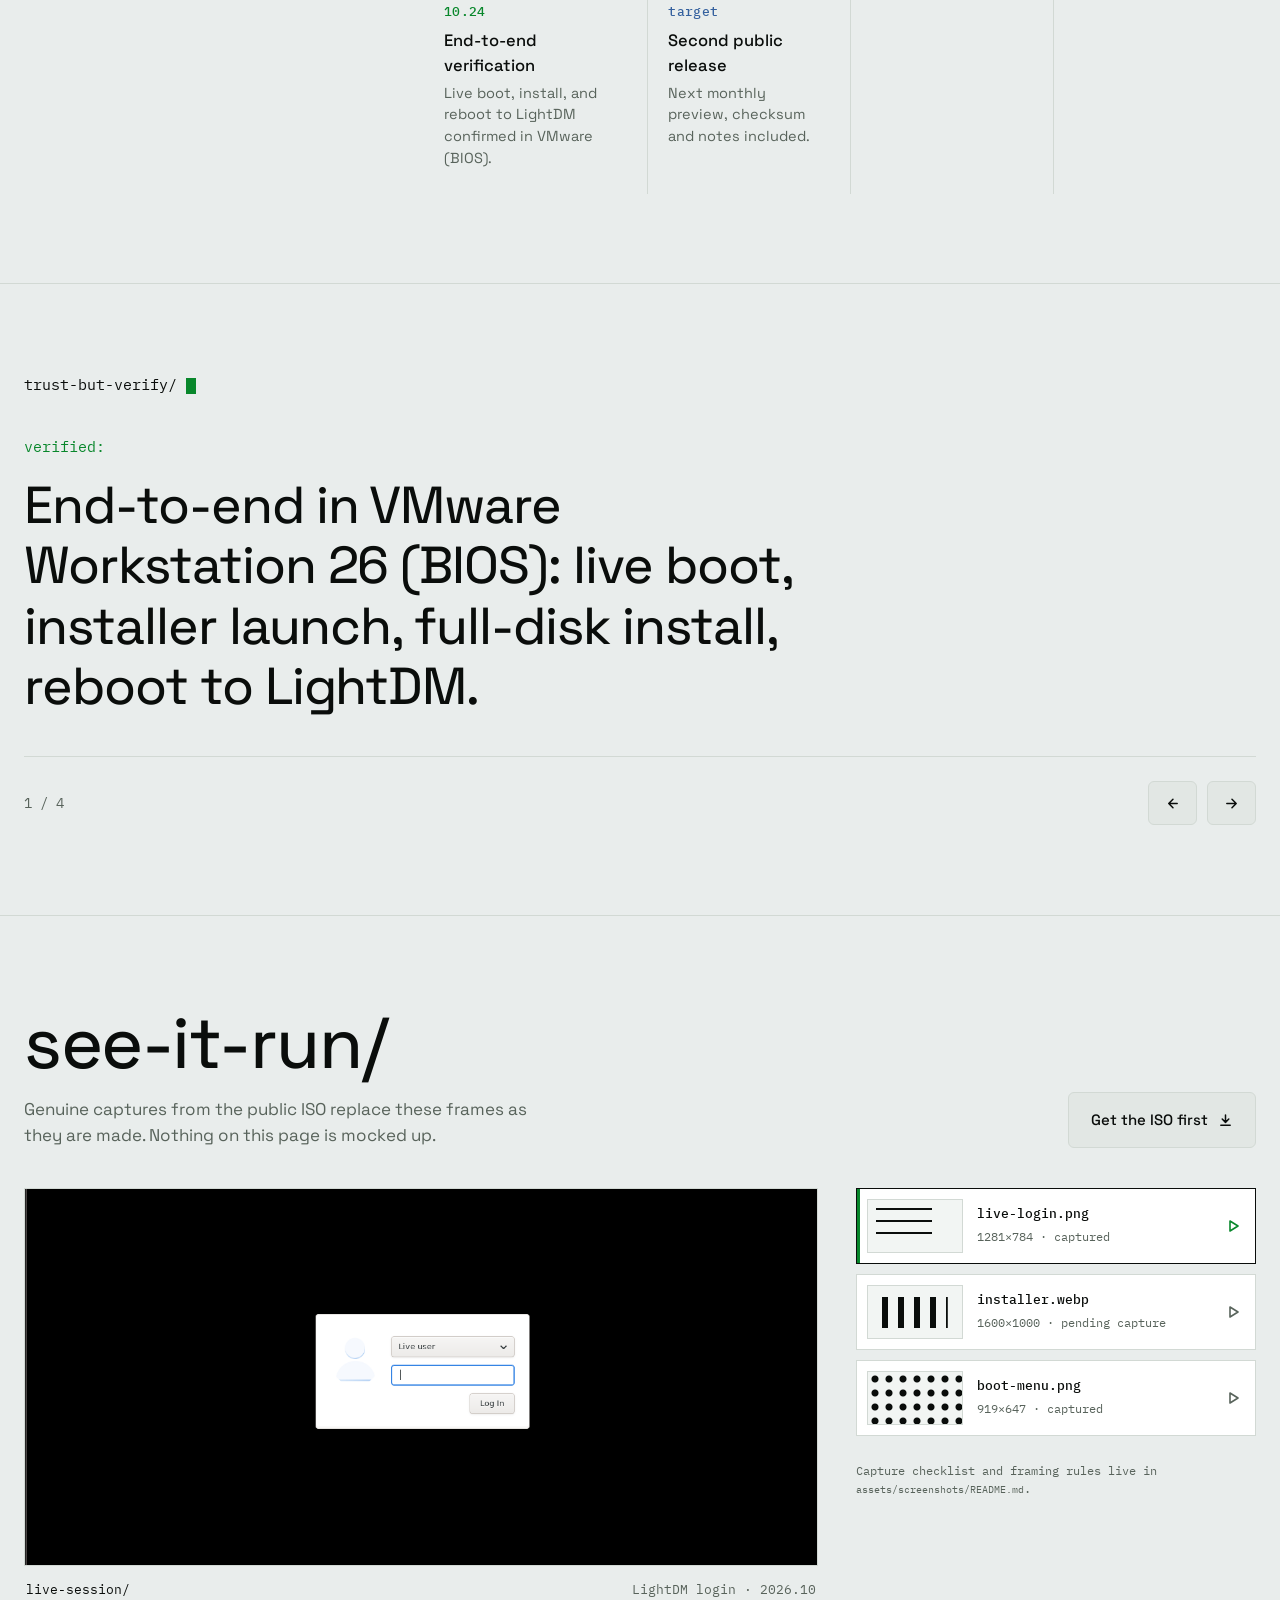
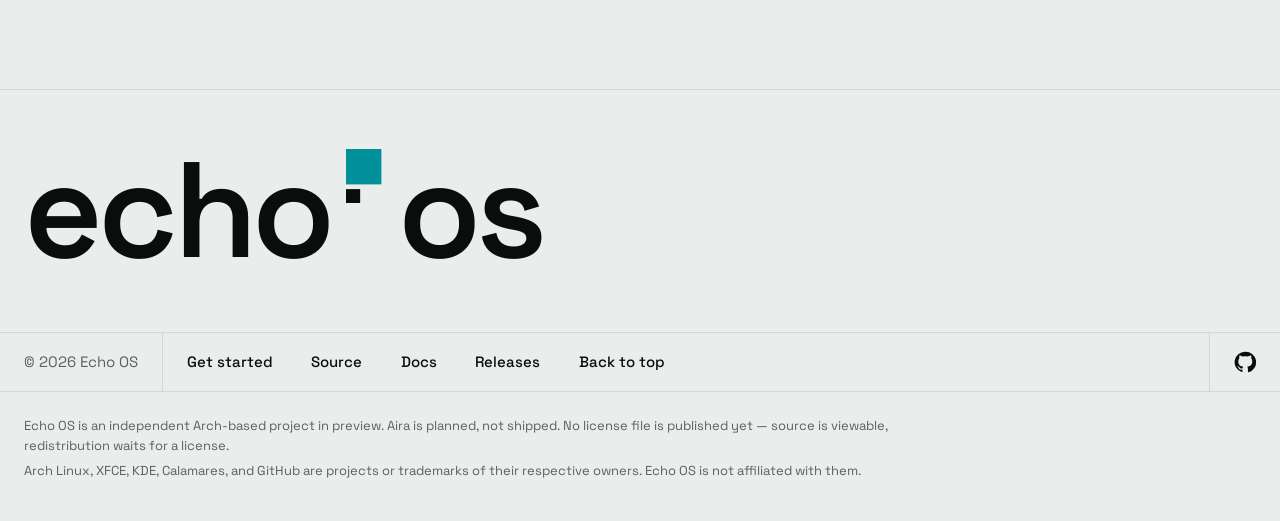
==== commit bea65397: "Hero: short statement + framed mono framework badge; cache-bust CSS" ====
--- a/index.html
+++ b/index.html
@@ -12,7 +12,7 @@
   <link rel="manifest" href="site.webmanifest">
   <link rel="preload" href="assets/fonts/space-grotesk-var.woff2" as="font" type="font/woff2" crossorigin>
   <link rel="preload" href="assets/fonts/ibm-plex-mono-400.woff2" as="font" type="font/woff2" crossorigin>
-  <link rel="stylesheet" href="assets/css/styles.css">
+  <link rel="stylesheet" href="assets/css/styles.css?v=2">
   <meta property="og:type" content="website">
   <meta property="og:title" content="Echo OS — plug and play, the plug-in OS manufacturing framework">
   <meta property="og:description" content="Boot the live USB, install offline in minutes. Aira, the AI-on-OS layer, is in development.">
@@ -105,7 +105,8 @@
             <span>preview 2026.10 / plug and play / plug-in OS manufacturing framework</span>
             <span class="mono-meta__right">ai on os / built in the open</span>
           </p>
-          <p class="hero__statement" id="hero-statement">Plug and play.<br>Plug-in OS manufacturing framework.<br>Go.</p>
+          <p class="hero__statement" id="hero-statement">Plug and play.<br>Go.</p>
+          <p class="hero__framework" translate="no"><span class="hero__framework__sq" aria-hidden="true"></span>plug-in os manufacturing framework</p>
         </div>
         <div class="hero__cell hero__cell--pitch">
           <p class="hero__pitch">Echo OS is a plug-and-play operating system: write the ISO to a USB stick, boot any x86_64 machine into a full desktop, and install offline in minutes &mdash; nothing on your disk is touched until you say so. Every layer is a swappable component: bring your own bootloader and assemble your own OS. It is built to carry <a href="#receipts">Aira, the AI-on-OS layer<sup>*</sup></a>, as a first-class system layer: in development, and never shipped quietly.</p>
--- a/assets/css/styles.css
+++ b/assets/css/styles.css
@@ -423,6 +423,26 @@
   letter-spacing: -0.02em;
 }
 .hero__fn { color: var(--accent); font-size: 0.5em; vertical-align: super; text-decoration: none; }
+.hero__framework {
+  display: inline-flex;
+  align-items: center;
+  gap: 0.6em;
+  margin-top: clamp(14px, 1.8vw, 24px);
+  padding: 0.55em 0.9em;
+  border: 1px solid var(--border);
+  font-family: "IBM Plex Mono", ui-monospace, monospace;
+  font-size: clamp(0.78rem, 0.6rem + 0.5vw, 0.95rem);
+  letter-spacing: 0.04em;
+  color: var(--ink);
+  background: #ffffff;
+}
+.hero__framework__sq {
+  width: 0.72em;
+  height: 0.72em;
+  flex: none;
+  background: #019099;
+}
+
 .hero__pitch {
   max-width: 56ch;
   font-size: clamp(1.125rem, 1rem + 0.6vw, 1.375rem);
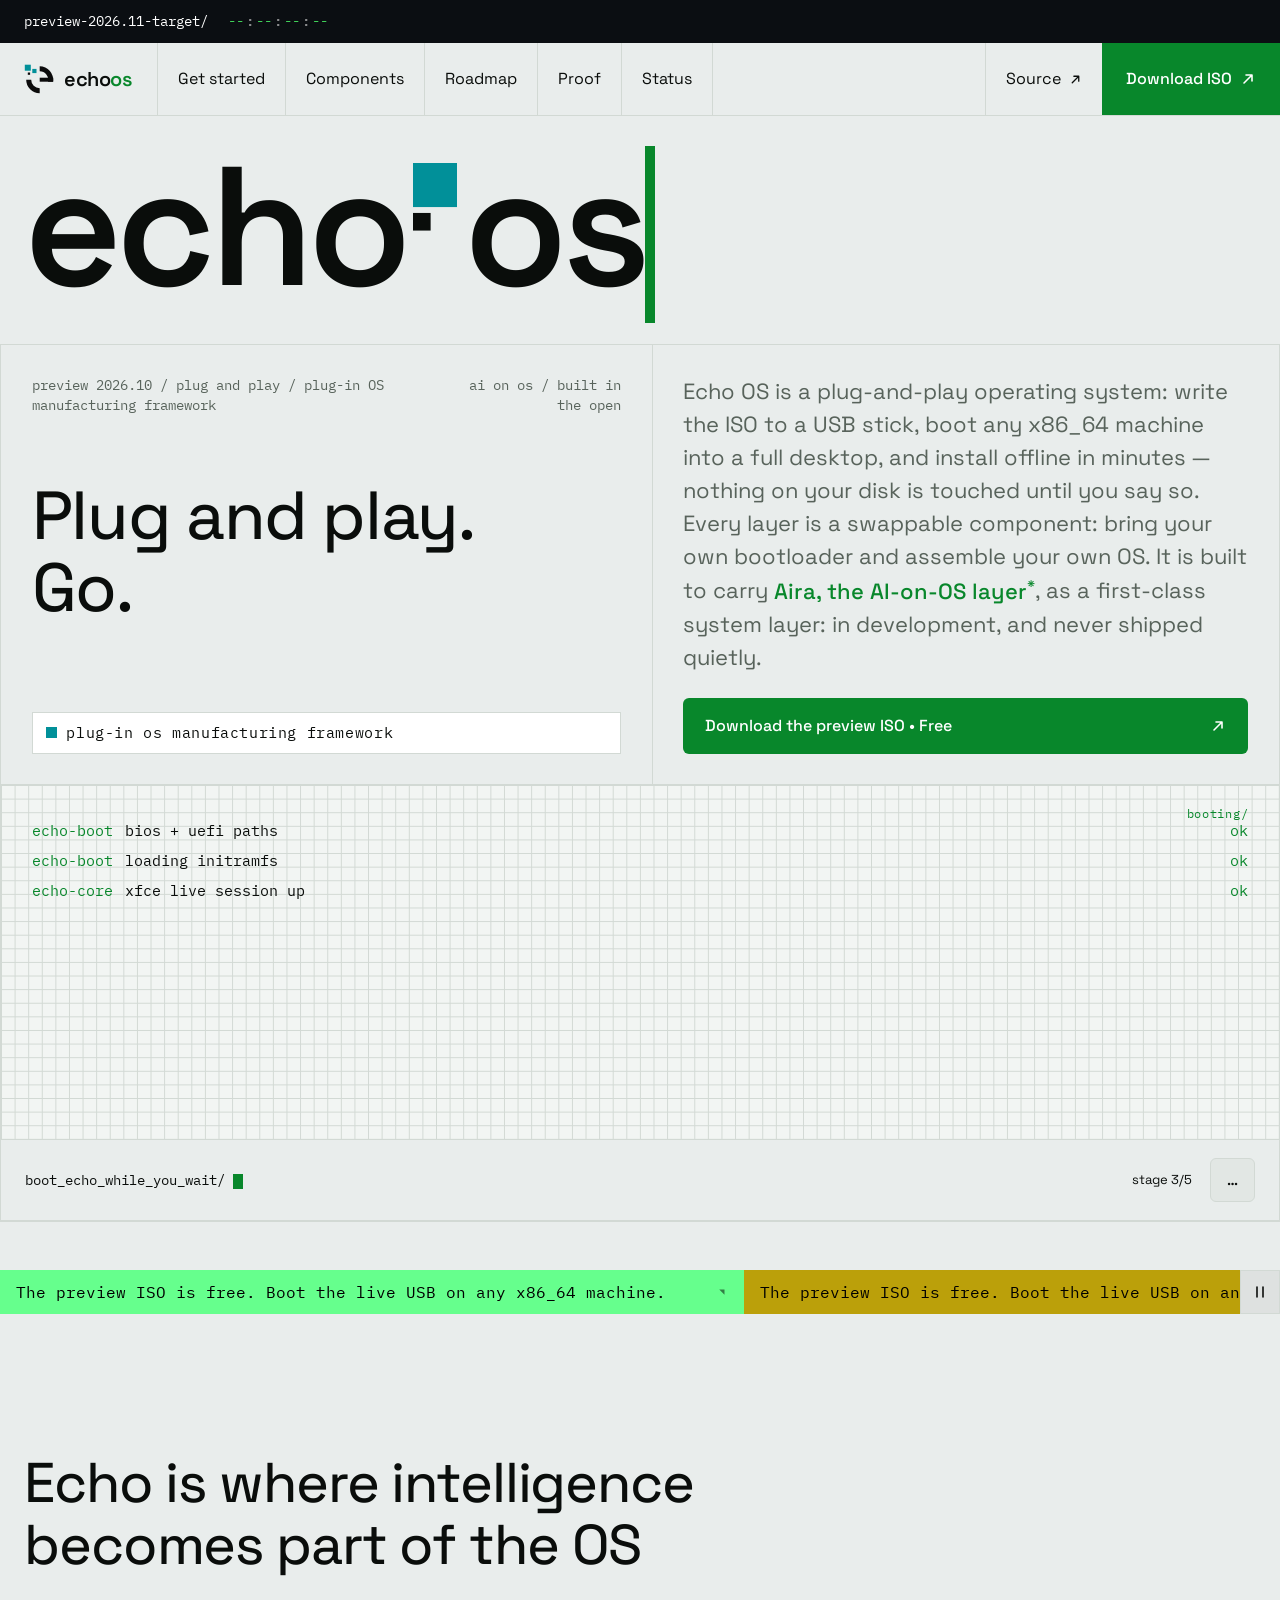
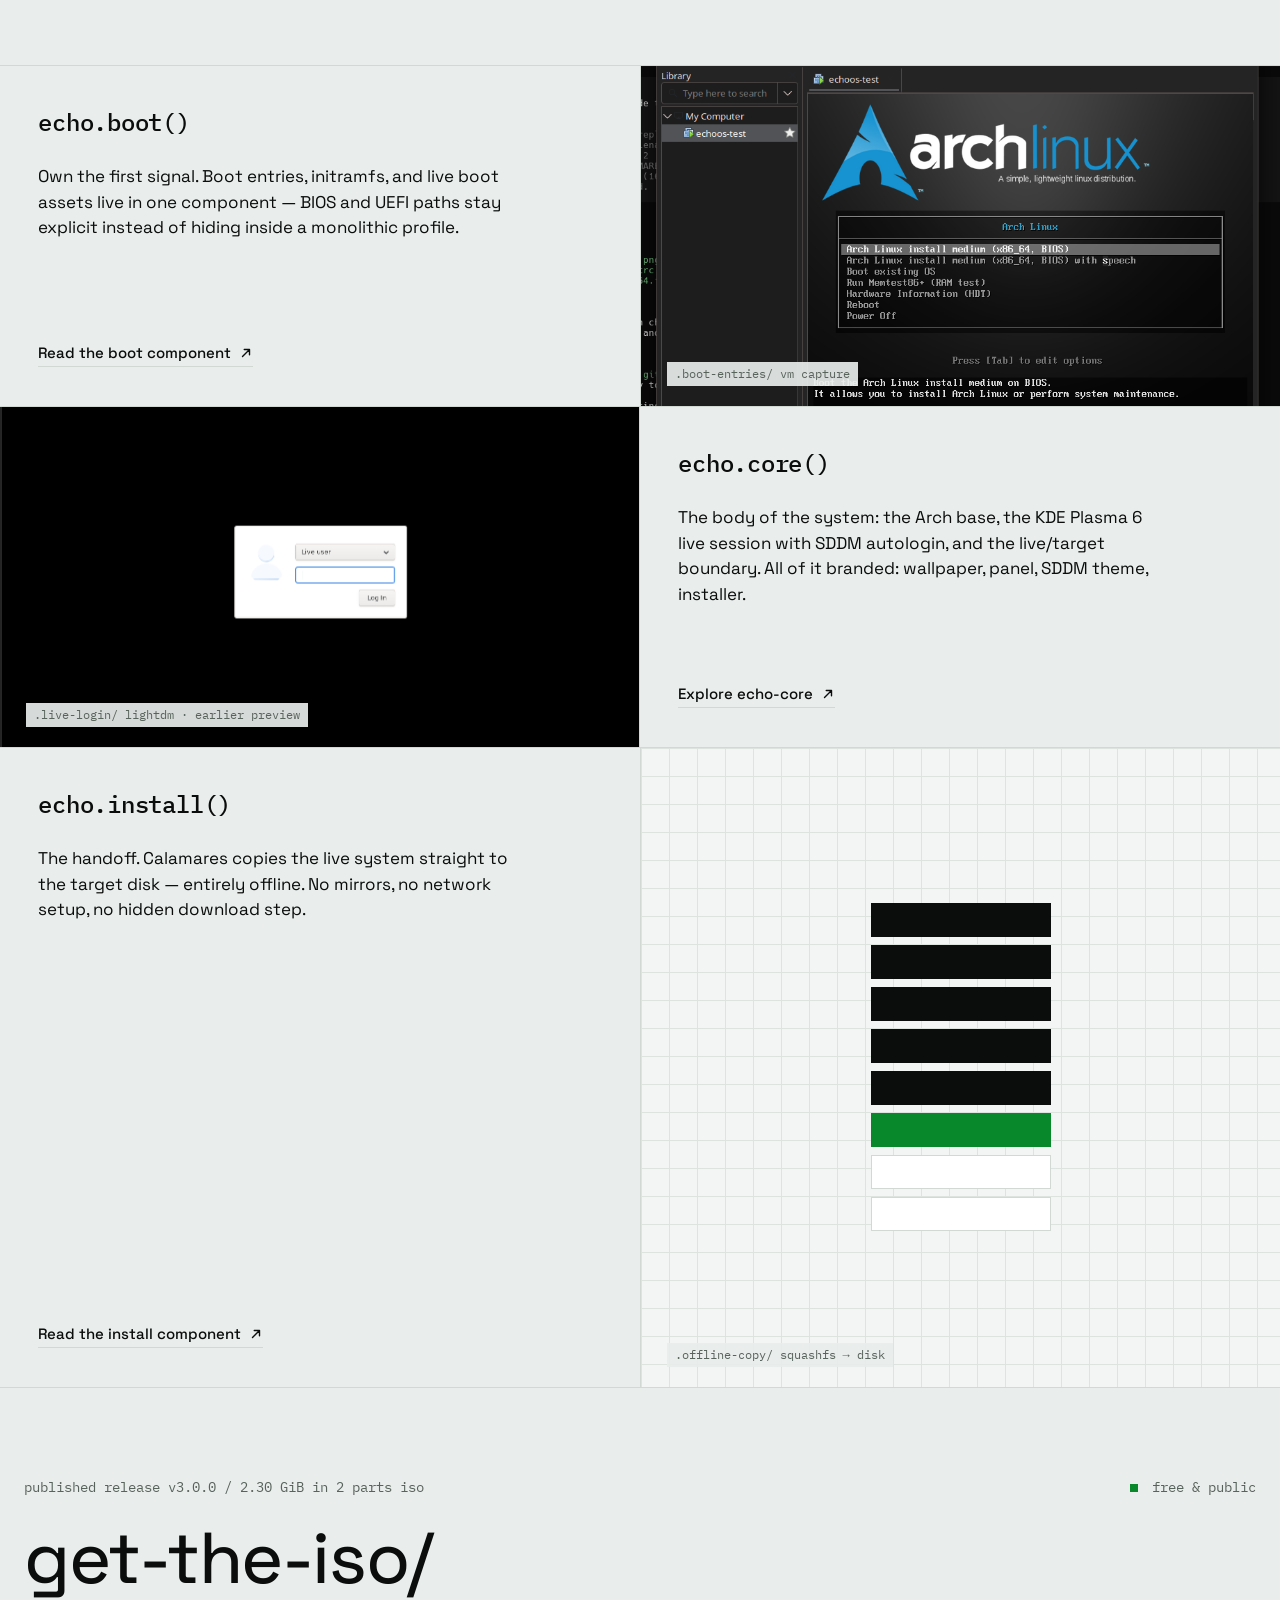
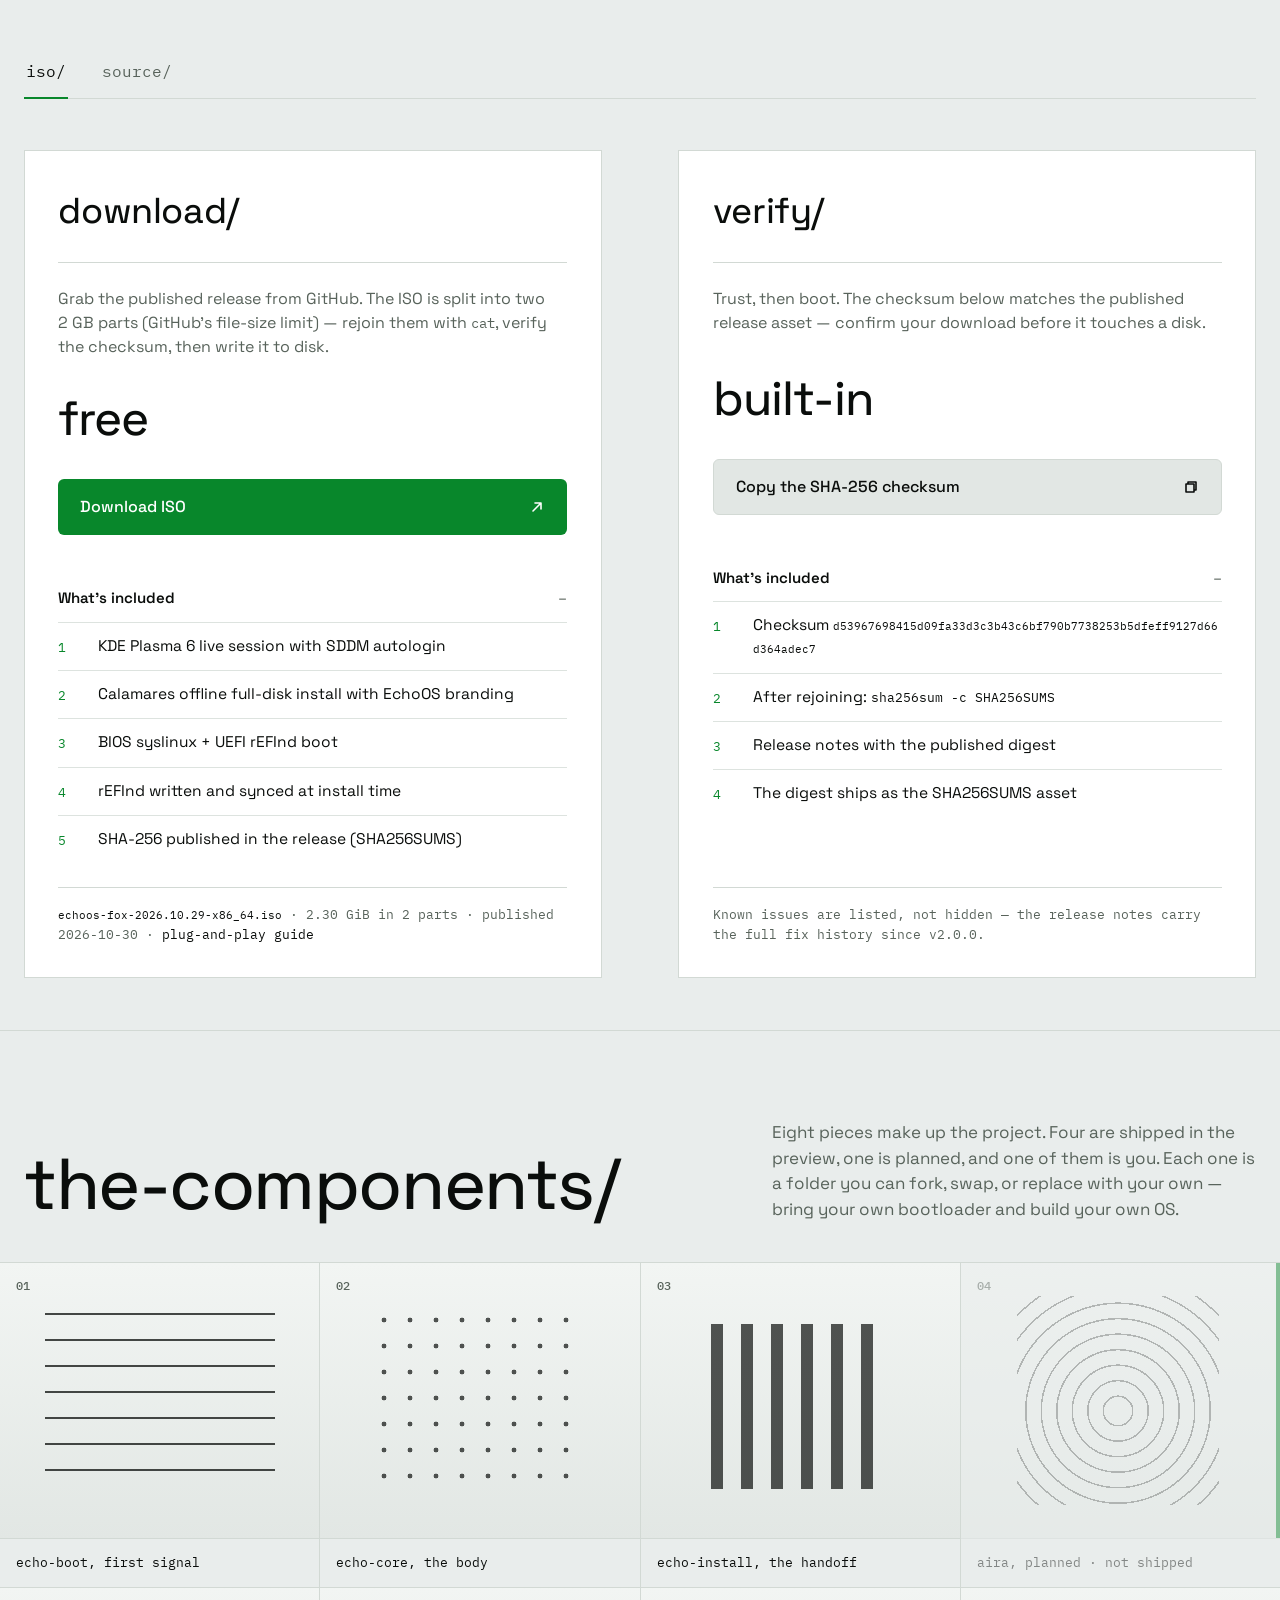
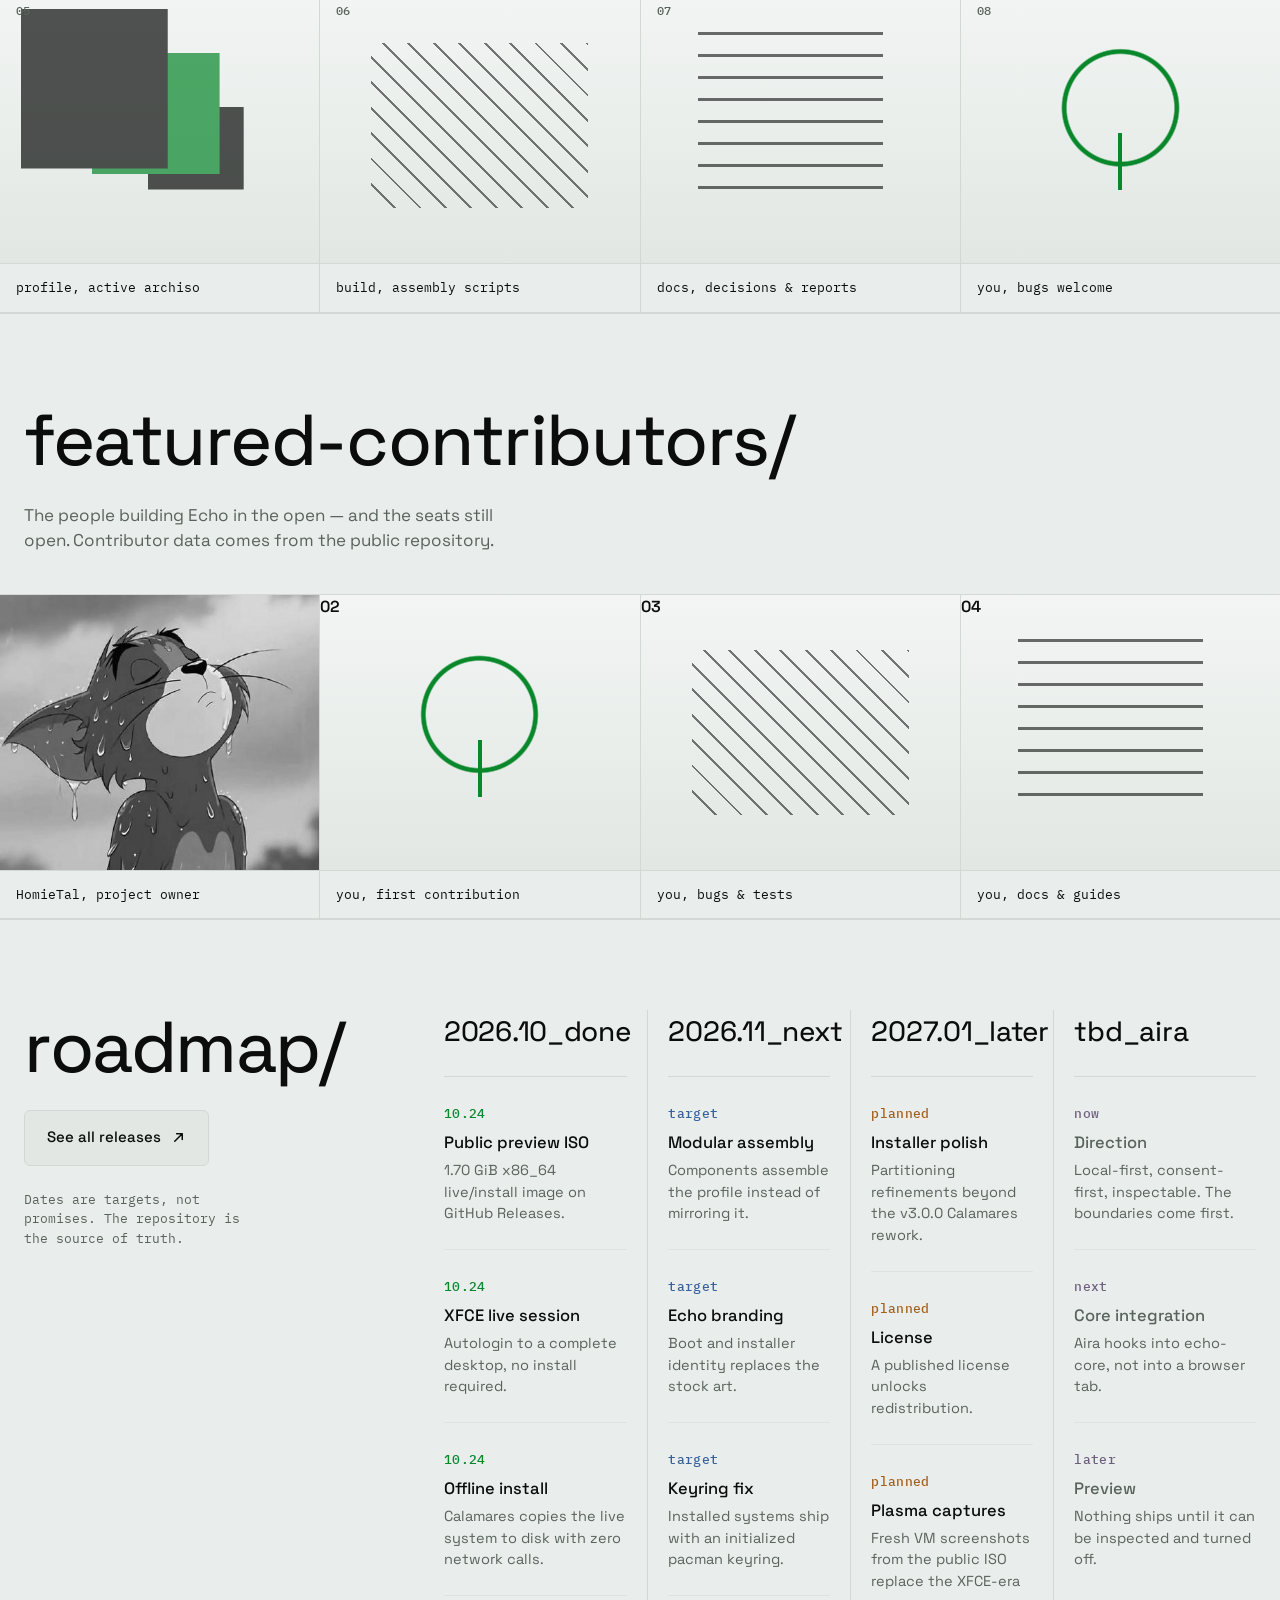
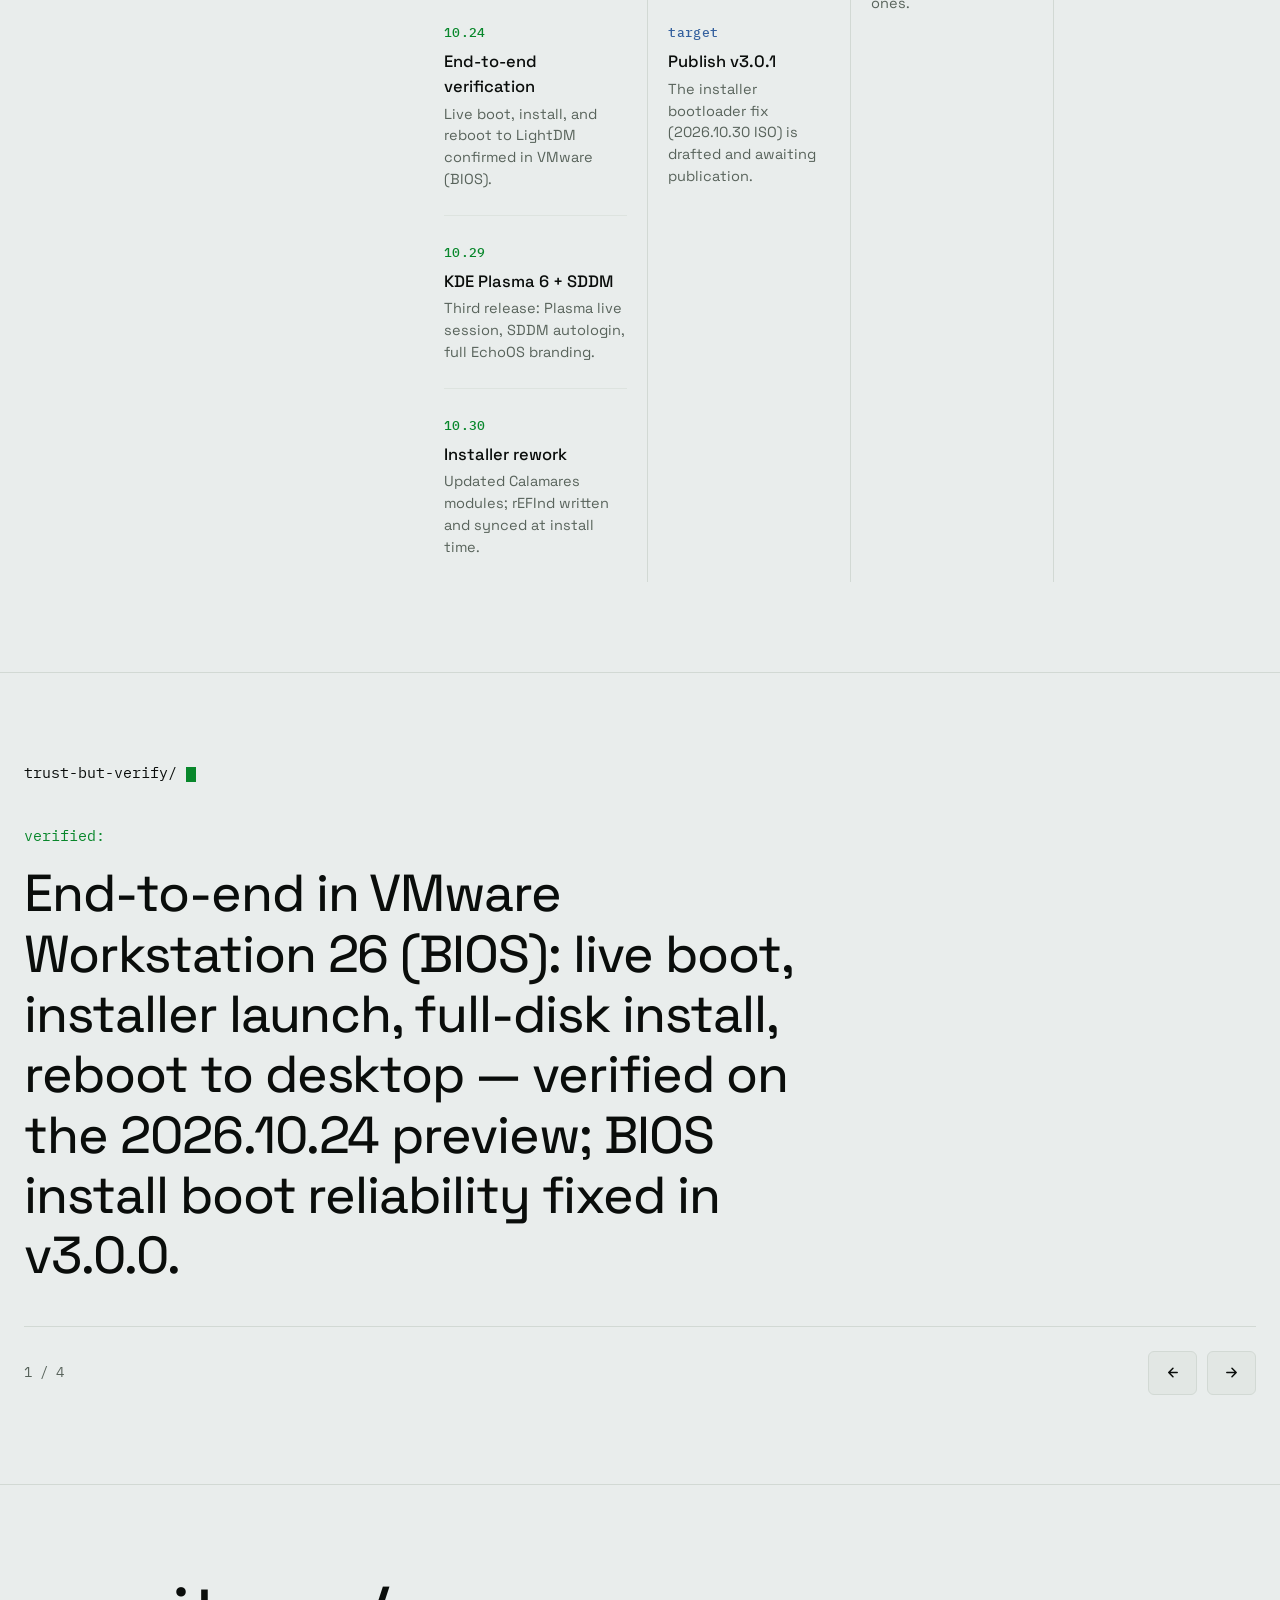
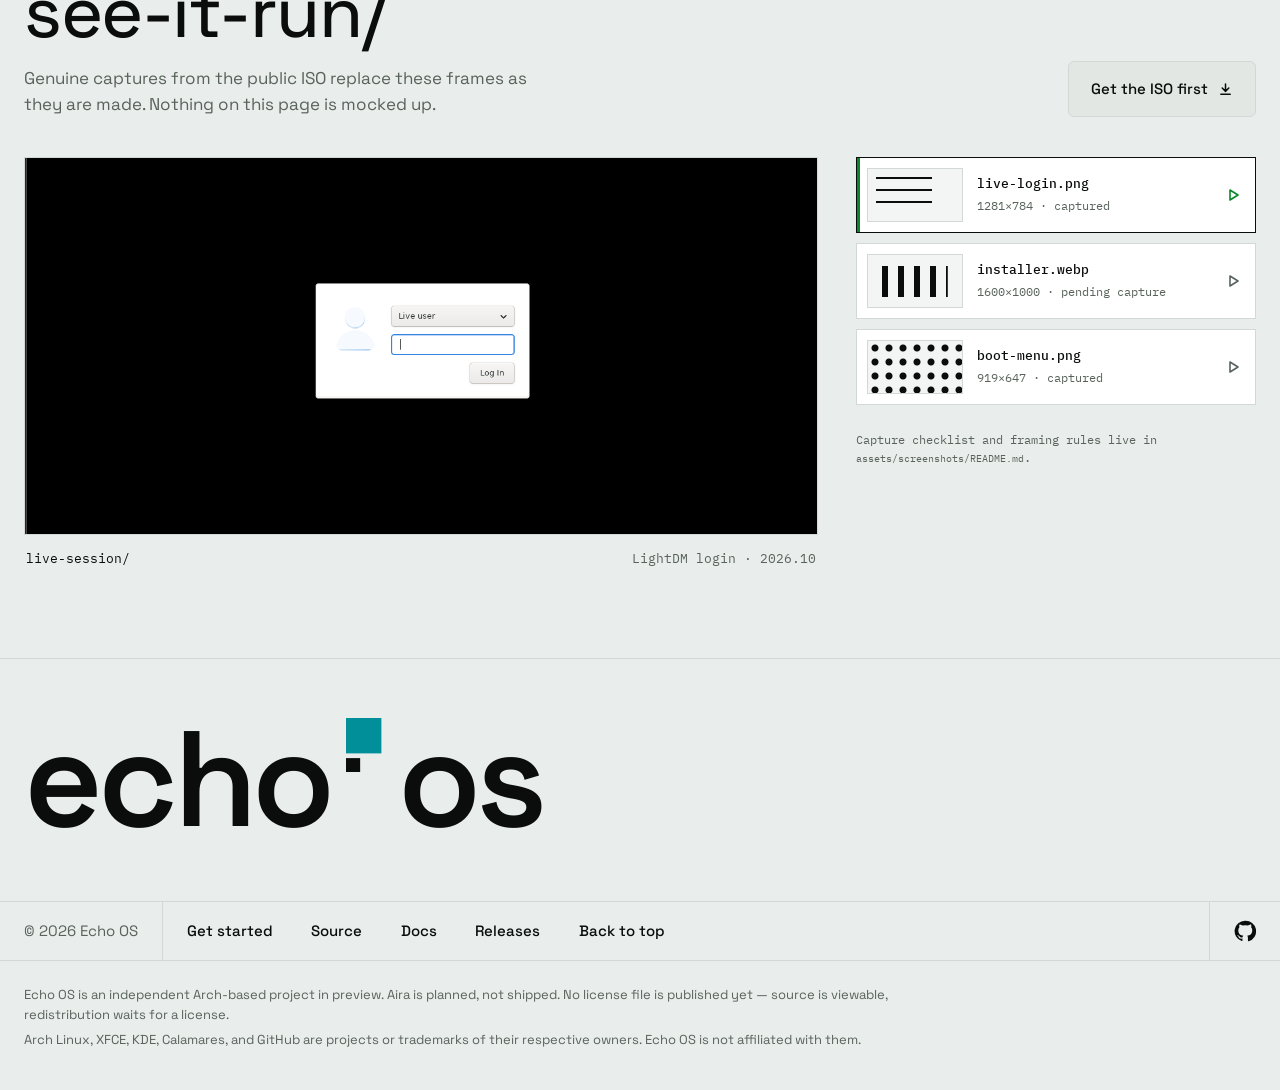
==== commit b11fb356: "Update site to v3.0.0 (KDE Plasma 6 + SDDM) and add runtime release sync - Point download/verify lin" ====
--- a/index.html
+++ b/index.html
@@ -125,7 +125,7 @@
             <ol class="boot__lines" data-boot-lines></ol>
             <div class="boot__desktop" data-boot-desktop>
               <span class="boot__bar"><i></i><i></i><i></i></span>
-              <span class="boot__win"><b>xfce &middot; live session</b><em>installer ready when you are</em></span>
+              <span class="boot__win"><b>plasma &middot; live session</b><em>installer ready when you are</em></span>
             </div>
             <div class="boot__shots" data-boot-shots aria-hidden="true">
               <figure class="boot__shot">
@@ -196,12 +196,12 @@
       <article class="river__row river__row--end" aria-labelledby="river-core">
         <div class="river__copy">
           <h3 class="river__label" id="river-core" translate="no">echo.core()</h3>
-          <p>The body of the system: the Arch base, the XFCE live session, and the live/target boundary. KDE Plasma is on the roadmap &mdash; it is not in the box today.</p>
+          <p>The body of the system: the Arch base, the KDE Plasma 6 live session with SDDM autologin, and the live/target boundary. All of it branded: wallpaper, panel, SDDM theme, installer.</p>
           <a class="text-link" href="https://github.com/HomieTal/EchoOS-DEV/tree/main/components/echo-core" rel="noopener" target="_blank">Explore echo-core <svg class="icon" viewBox="0 0 16 16" aria-hidden="true"><path d="M4 12 12 4M6 4h6v6"/></svg></a>
         </div>
         <div class="river__visual">
-          <img class="river__img" src="assets/screenshots/live-login.png" alt="Echo OS live session LightDM login screen with the live user preselected" width="1281" height="784" loading="lazy">
-          <span class="art__caption">.live-login/ lightdm</span>
+          <img class="river__img" src="assets/screenshots/live-login.png" alt="Echo OS live session LightDM login screen with the live user preselected (captured from the earlier XFCE preview)" width="1281" height="784" loading="lazy">
+          <span class="art__caption">.live-login/ lightdm &middot; earlier preview</span>
         </div>
       </article>
 
@@ -226,7 +226,7 @@
     <section class="passes" id="get-the-iso" aria-labelledby="passes-title">
       <div class="passes__head">
         <p class="mono-meta">
-          <span>published release / 1.70 GiB iso</span>
+          <span>published release <span data-release-tag>v3.0.0</span> / <span data-release-size>2.30 GiB</span> iso</span>
           <span class="mono-meta__right"><span class="dot-accent" aria-hidden="true"></span> free &amp; public</span>
         </p>
         <h2 class="section-display" id="passes-title" translate="no">get-the-iso/</h2>
@@ -240,23 +240,23 @@
         <div class="passes__cards">
           <article class="pass-card">
             <h3 class="pass-card__title" translate="no">download/</h3>
-            <p class="pass-card__desc">Grab the published release from GitHub. Boot it live, install offline, and verify the checksum before you write it to disk.</p>
+            <p class="pass-card__desc">Grab the published release from GitHub. The ISO is split into two 2&nbsp;GB parts (GitHub&rsquo;s file-size limit) &mdash; rejoin them with <code>cat</code>, verify the checksum, then write it to disk.</p>
             <p class="pass-card__price">free</p>
-            <a class="cta cta--primary cta--wide" href="https://github.com/HomieTal/EchoOS-DEV/releases/download/v2026.10.24/archlinux-2026.10.24-x86_64.iso" rel="noopener" target="_blank">
+            <a class="cta cta--primary cta--wide" href="https://github.com/HomieTal/EchoOS-DEV/releases/tag/v3.0.0" data-release-link rel="noopener" target="_blank">
               Download ISO
               <svg class="icon" viewBox="0 0 16 16" aria-hidden="true"><path d="M4 12 12 4M6 4h6v6"/></svg>
             </a>
             <details class="pass-card__included" open>
               <summary><h4>What&rsquo;s included</h4></summary>
               <ol class="included-list">
-                <li><i>1</i>XFCE live session with autologin</li>
-                <li><i>2</i>Calamares 3.4.2 offline full-disk install</li>
-                <li><i>3</i>BIOS + UEFI live boot</li>
-                <li><i>4</i>~4 minute install, verified in VMware (BIOS)</li>
-                <li><i>5</i>SHA-256 published in the release notes</li>
+                <li><i>1</i>KDE Plasma 6 live session with SDDM autologin</li>
+                <li><i>2</i>Calamares offline full-disk install with EchoOS branding</li>
+                <li><i>3</i>BIOS syslinux + UEFI rEFInd boot</li>
+                <li><i>4</i>rEFInd written and synced at install time</li>
+                <li><i>5</i>SHA-256 published in the release (SHA256SUMS)</li>
               </ol>
             </details>
-            <p class="pass-card__meta"><code>archlinux-2026.10.24-x86_64.iso</code> &middot; 1.70 GiB &middot; published 2026-10-24 &middot; <a href="get-started.html">plug-and-play guide</a></p>
+            <p class="pass-card__meta"><code data-release-iso>echoos-fox-2026.10.29-x86_64.iso</code> &middot; <span data-release-size>2.30 GiB in 2 parts</span> &middot; published <span data-release-date>2026-10-30</span> &middot; <a href="get-started.html">plug-and-play guide</a></p>
           </article>
 
           <article class="pass-card">
@@ -270,13 +270,13 @@
             <details class="pass-card__included" open>
               <summary><h4>What&rsquo;s included</h4></summary>
               <ol class="included-list">
-                <li><i>1</i><span>Checksum <code class="sha-inline" id="sha256">388f7a45ec91da248144313e94822142331a43dd429329be70829f5ef9c47d85</code></span></li>
-                <li><i>2</i><span>Verify command: <code>sha256sum archlinux-2026.10.24-x86_64.iso</code></span></li>
-                <li><i>3</i><span><a href="https://github.com/HomieTal/EchoOS-DEV/releases/tag/v2026.10.24" rel="noopener" target="_blank">Release notes</a> with the published digest</span></li>
-                <li><i>4</i><span><a href="https://github.com/HomieTal/EchoOS-DEV/releases/tag/v2026.10.24" rel="noopener" target="_blank">Preview notes</a> and known issues</span></li>
+                <li><i>1</i><span>Checksum <code class="sha-inline" id="sha256" data-release-sha>d53967698415d09fa33d3c3b43c6bf790b7738253b5dfeff9127d66d364adec7</code></span></li>
+                <li><i>2</i><span>After rejoining: <code data-release-verify>sha256sum -c SHA256SUMS</code></span></li>
+                <li><i>3</i><span><a href="https://github.com/HomieTal/EchoOS-DEV/releases/tag/v3.0.0" data-release-link rel="noopener" target="_blank">Release notes</a> with the published digest</span></li>
+                <li><i>4</i><span>The digest ships as the <a href="https://github.com/HomieTal/EchoOS-DEV/releases/tag/v3.0.0" rel="noopener" target="_blank">SHA256SUMS asset</a></span></li>
               </ol>
             </details>
-            <p class="pass-card__meta">Known issues are listed, not hidden: leftover live accounts and an uninitialized pacman keyring are documented in the release notes.</p>
+            <p class="pass-card__meta">Known issues are listed, not hidden &mdash; the release notes carry the full fix history since v2.0.0.</p>
           </article>
         </div>
       </div>
@@ -437,6 +437,8 @@
             <li><span class="day__time">10.24</span><p class="day__title">XFCE live session</p><p class="day__desc">Autologin to a complete desktop, no install required.</p></li>
             <li><span class="day__time">10.24</span><p class="day__title">Offline install</p><p class="day__desc">Calamares copies the live system to disk with zero network calls.</p></li>
             <li><span class="day__time">10.24</span><p class="day__title">End-to-end verification</p><p class="day__desc">Live boot, install, and reboot to LightDM confirmed in VMware (BIOS).</p></li>
+            <li><span class="day__time">10.29</span><p class="day__title">KDE Plasma 6 + SDDM</p><p class="day__desc">Third release: Plasma live session, SDDM autologin, full EchoOS branding.</p></li>
+            <li><span class="day__time">10.30</span><p class="day__title">Installer rework</p><p class="day__desc">Updated Calamares modules; rEFInd written and synced at install time.</p></li>
           </ol>
         </article>
 
@@ -446,16 +448,16 @@
             <li><span class="day__time">target</span><p class="day__title">Modular assembly</p><p class="day__desc">Components assemble the profile instead of mirroring it.</p></li>
             <li><span class="day__time">target</span><p class="day__title">Echo branding</p><p class="day__desc">Boot and installer identity replaces the stock art.</p></li>
             <li><span class="day__time">target</span><p class="day__title">Keyring fix</p><p class="day__desc">Installed systems ship with an initialized pacman keyring.</p></li>
-            <li><span class="day__time">target</span><p class="day__title">Second public release</p><p class="day__desc">Next monthly preview, checksum and notes included.</p></li>
+            <li><span class="day__time">target</span><p class="day__title">Publish v3.0.1</p><p class="day__desc">The installer bootloader fix (2026.10.30 ISO) is drafted and awaiting publication.</p></li>
           </ol>
         </article>
 
         <article class="day day--later">
           <h3 class="day__label" translate="no">2027.01_later</h3>
           <ol class="day__list">
-            <li><span class="day__time">planned</span><p class="day__title">KDE Plasma desktop</p><p class="day__desc">The current preview ships XFCE; Plasma is the target desktop.</p></li>
-            <li><span class="day__time">planned</span><p class="day__title">Installer polish</p><p class="day__desc">Calamares branding pass and partitioning refinements.</p></li>
+            <li><span class="day__time">planned</span><p class="day__title">Installer polish</p><p class="day__desc">Partitioning refinements beyond the v3.0.0 Calamares rework.</p></li>
             <li><span class="day__time">planned</span><p class="day__title">License</p><p class="day__desc">A published license unlocks redistribution.</p></li>
+            <li><span class="day__time">planned</span><p class="day__title">Plasma captures</p><p class="day__desc">Fresh VM screenshots from the public ISO replace the XFCE-era ones.</p></li>
           </ol>
         </article>
 
@@ -477,11 +479,11 @@
       <div class="receipts__stage" data-receipts aria-live="polite">
         <blockquote class="receipt is-active">
           <p class="receipt__prefix" translate="no">verified:</p>
-          <p class="receipt__text">End-to-end in VMware Workstation 26 (BIOS): live boot, installer launch, full-disk install, reboot to LightDM.</p>
+          <p class="receipt__text">End-to-end in VMware Workstation 26 (BIOS): live boot, installer launch, full-disk install, reboot to desktop &mdash; verified on the 2026.10.24 preview; BIOS install boot reliability fixed in v3.0.0.</p>
         </blockquote>
         <blockquote class="receipt">
           <p class="receipt__prefix" translate="no">published:</p>
-          <p class="receipt__text">The SHA-256 of the release asset is public. 388f7a45&hellip;9c47d85 &mdash; check your download before you boot it.</p>
+          <p class="receipt__text">The SHA-256 of the joined ISO is public. d5396769&hellip;364adec7 &mdash; check your download before you boot it.</p>
         </blockquote>
         <blockquote class="receipt">
           <p class="receipt__prefix" translate="no">open:</p>
@@ -513,7 +515,7 @@
           <h2 class="section-display" id="proof-title" translate="no">see-it-run/</h2>
           <p class="proof__sub">Genuine captures from the public ISO replace these frames as they are made. Nothing on this page is mocked up.</p>
         </div>
-        <a class="btn-square btn-square--lg" href="https://github.com/HomieTal/EchoOS-DEV/releases/tag/v2026.10.24" rel="noopener" target="_blank">
+        <a class="btn-square btn-square--lg" href="https://github.com/HomieTal/EchoOS-DEV/releases/tag/v3.0.0" data-release-link rel="noopener" target="_blank">
           Get the ISO first
           <svg class="icon" viewBox="0 0 16 16" aria-hidden="true"><path d="M8 2v8M4.5 6.5 8 10l3.5-3.5M3 13h10"/></svg>
         </a>
